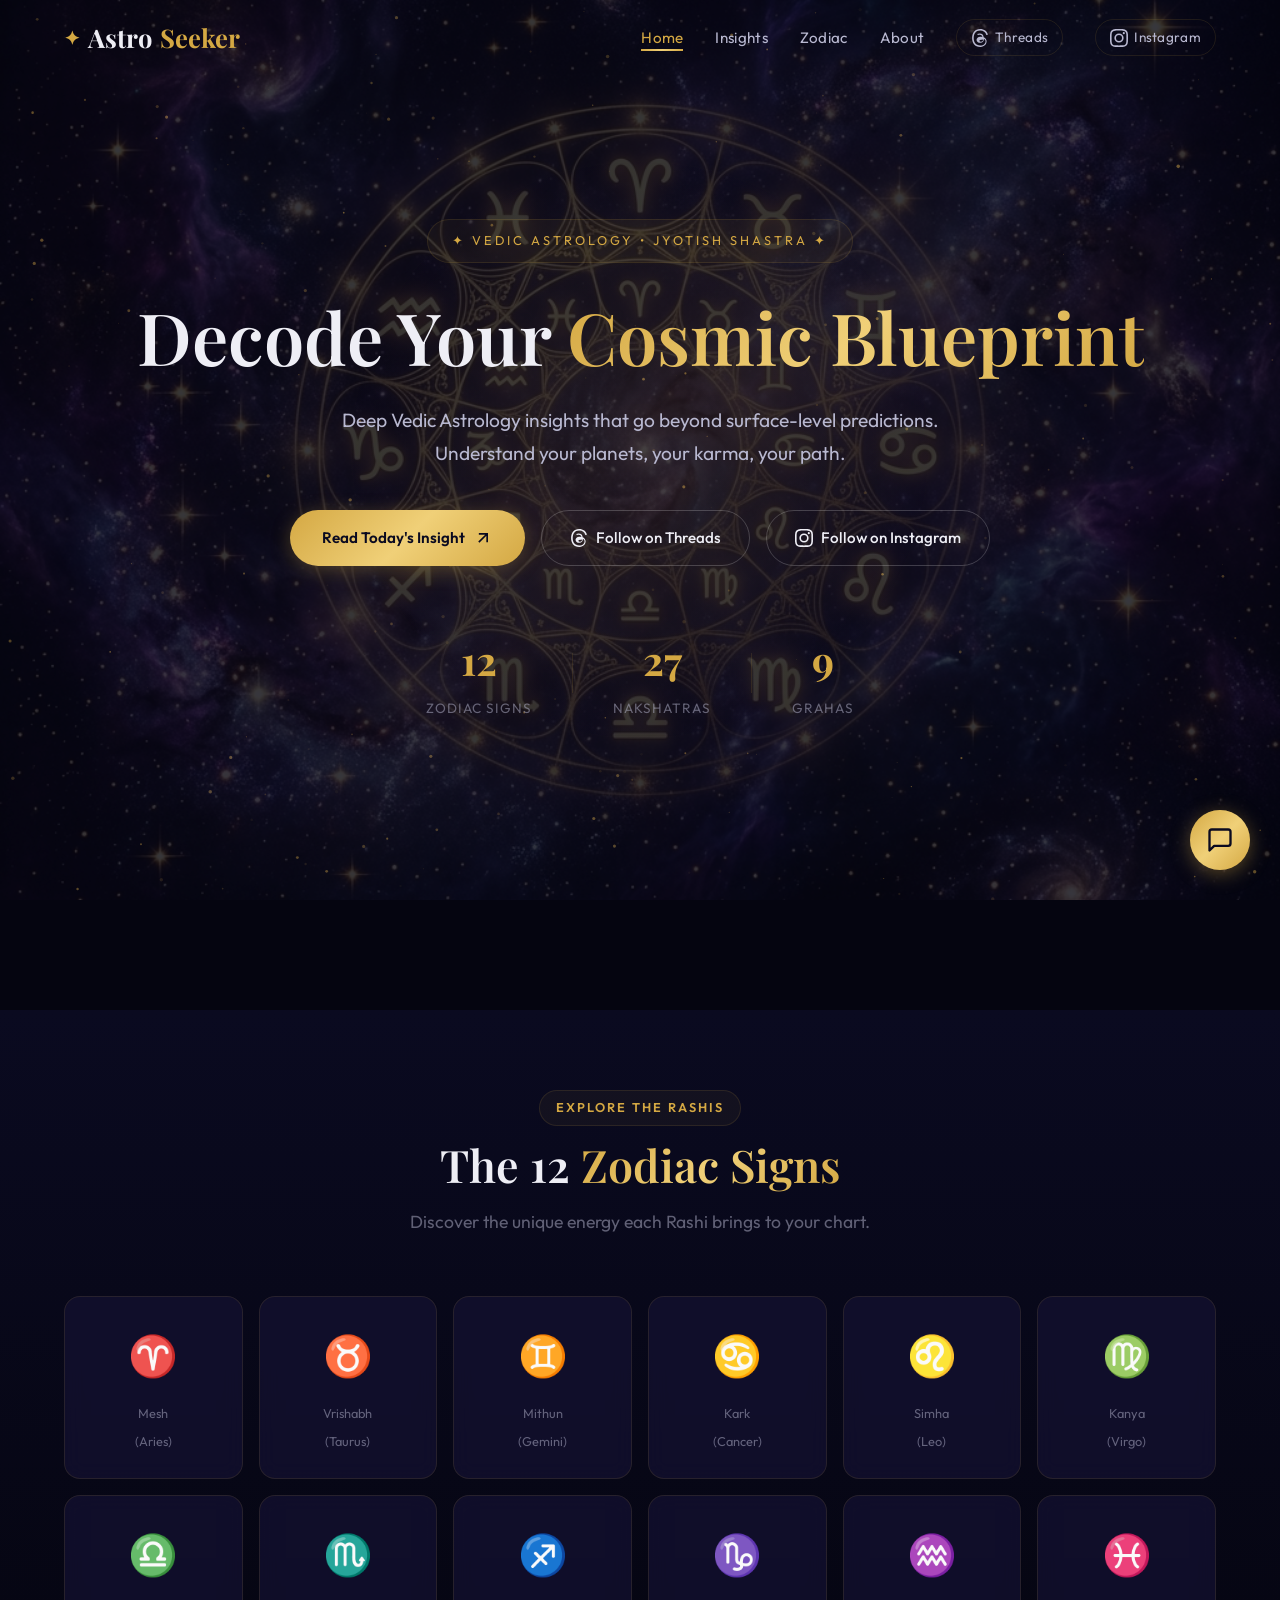
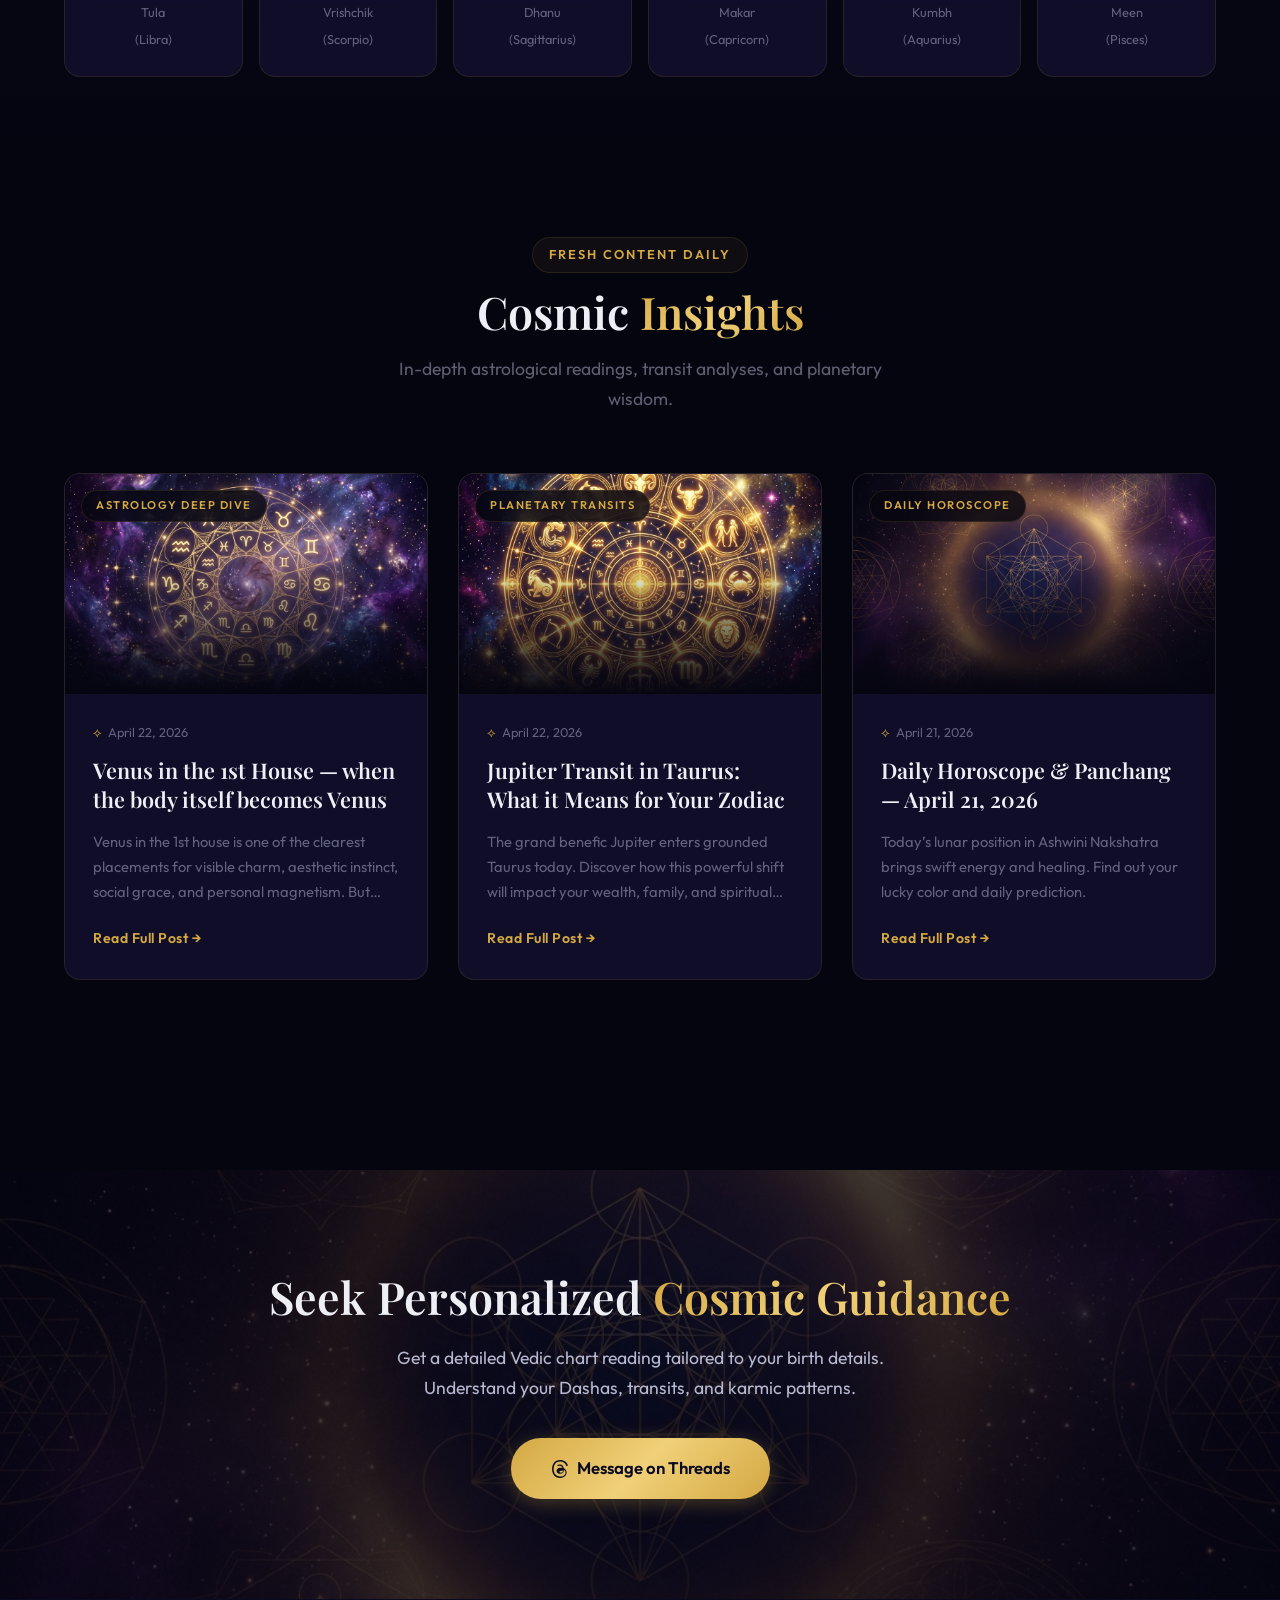
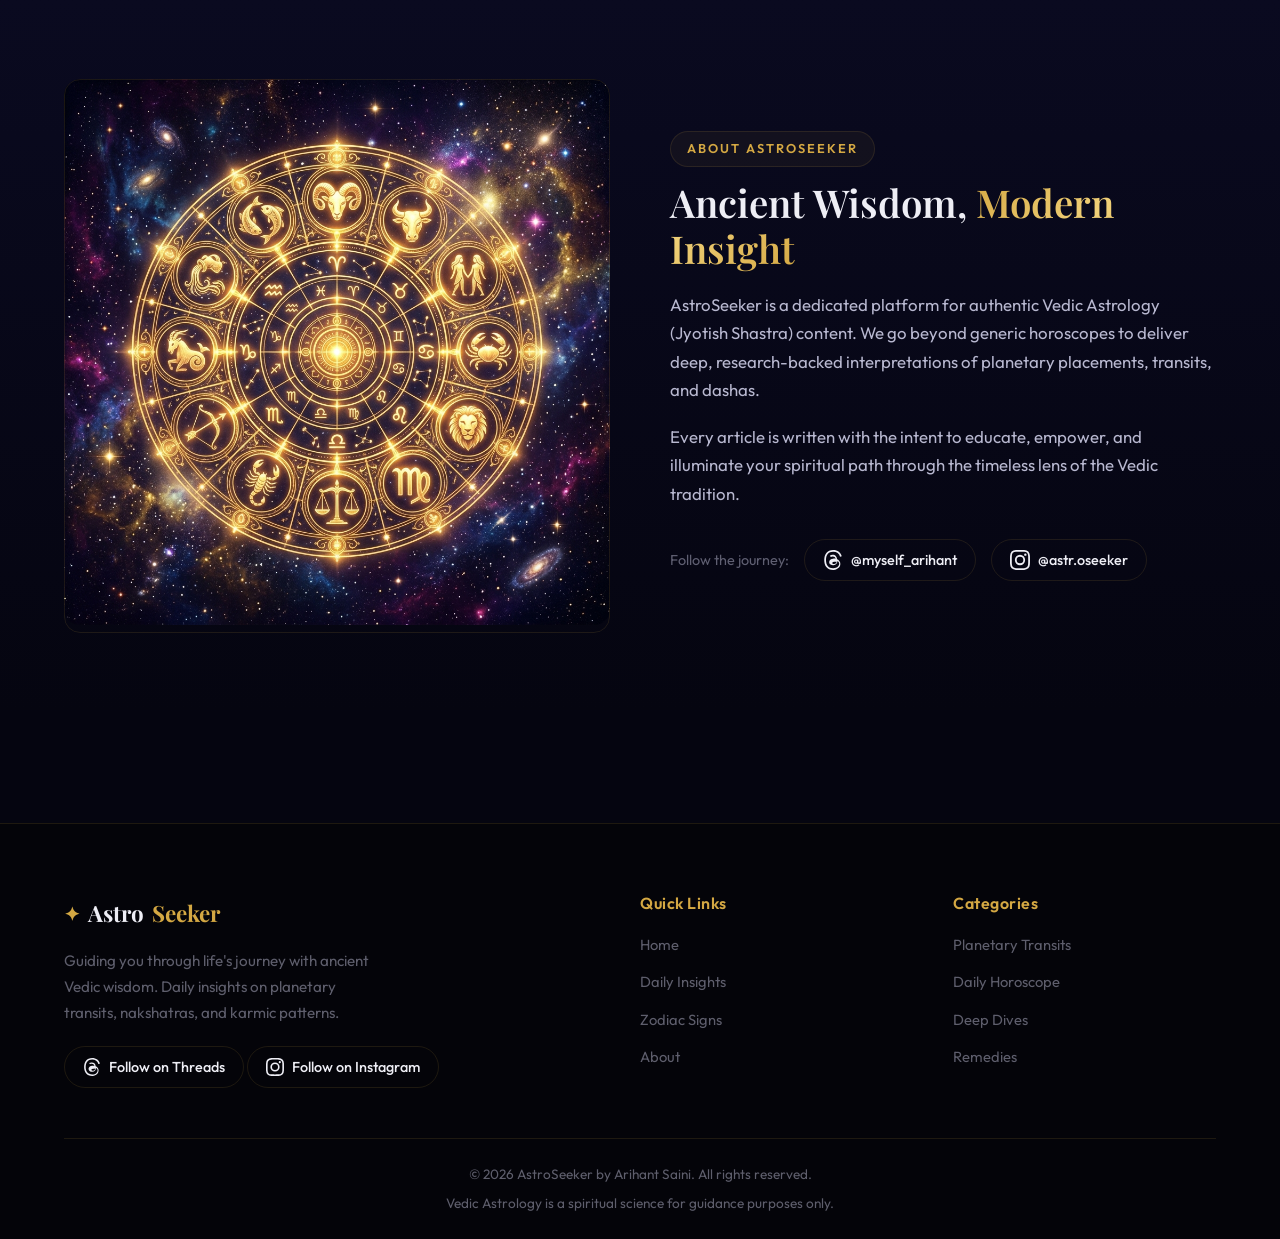
==== vedic-astrology-site/index.html @ f553db93 "✨ Updated chat fab to use direct message links" ====
<!DOCTYPE html>
<html lang="en">
<head>
    <meta charset="UTF-8">
    <meta name="viewport" content="width=device-width, initial-scale=1.0">
    <title>AstroSeeker — Daily Vedic Astrology Insights & Horoscopes</title>
    <meta name="description" content="Explore deep Vedic Astrology insights, daily horoscopes, planetary transits, and spiritual guidance. Free daily readings by Arihant Saini.">
    <meta name="keywords" content="Vedic Astrology, Jyotish, Horoscope, Daily Horoscope, Planetary Transit, Zodiac, Nakshatra, Kundali">
    <meta property="og:title" content="AstroSeeker — Daily Vedic Astrology">
    <meta property="og:description" content="Deep Vedic Astrology insights, daily horoscopes, and spiritual guidance.">
    <meta property="og:image" content="assets/cosmic_banner.png">
    <link rel="preconnect" href="https://fonts.googleapis.com">
    <link rel="preconnect" href="https://fonts.gstatic.com" crossorigin>
    <link href="https://fonts.googleapis.com/css2?family=Outfit:wght@300;400;500;600;700&family=Playfair+Display:ital,wght@0,400;0,600;0,700;1,400&display=swap" rel="stylesheet">
    <link rel="stylesheet" href="css/styles.css">
    <!-- Google AdSense Auto Ads -->
    <script async src="https://pagead2.googlesyndication.com/pagead/js/adsbygoogle.js?client=ca-pub-9194178610009666" crossorigin="anonymous"></script>
</head>
<body>
    <!-- Animated Stars Background -->
    <canvas id="stars-canvas"></canvas>

    <!-- Navigation -->
    <nav class="navbar" id="navbar">
        <div class="container nav-container">
            <a href="index.html" class="logo">
                <span class="logo-icon">✦</span>
                Astro<span class="logo-accent">Seeker</span>
            </a>
            <ul class="nav-links" id="nav-links">
                <li><a href="#home" class="active">Home</a></li>
                <li><a href="#daily-insights">Insights</a></li>
                <li><a href="#zodiac-signs">Zodiac</a></li>
                <li><a href="#about">About</a></li>
                <li><a href="https://www.threads.com/@myself_arihant" target="_blank" class="nav-threads">
                    <svg width="18" height="18" viewBox="0 0 24 24" fill="currentColor"><path d="M12.186 24h-.007c-3.581-.024-6.334-1.205-8.184-3.509C2.35 18.44 1.5 15.586 1.472 12.01v-.017c.03-3.579.879-6.43 2.525-8.482C5.845 1.205 8.6.024 12.18 0h.014c2.746.02 5.043.725 6.826 2.098 1.677 1.29 2.858 3.13 3.509 5.467l-2.04.569c-1.104-3.96-3.898-5.984-8.304-6.015-2.91.022-5.11.936-6.54 2.717C4.307 6.504 3.616 8.914 3.589 12c.027 3.086.718 5.496 2.057 7.164 1.43 1.783 3.631 2.698 6.54 2.717 2.623-.02 4.358-.631 5.8-2.045 1.647-1.613 1.618-3.593 1.09-4.798-.31-.71-.873-1.3-1.634-1.75-.192 1.352-.622 2.446-1.284 3.272-.886 1.102-2.14 1.704-3.73 1.79-1.202.065-2.361-.218-3.259-.801-1.063-.689-1.685-1.74-1.752-2.96-.065-1.187.408-2.26 1.33-3.022.88-.727 2.1-1.14 3.538-1.209 1.01-.05 1.945.025 2.791.18-.122-.79-.39-1.404-.82-1.83-.596-.59-1.497-.89-2.68-.892h-.031c-.88.003-1.61.209-2.17.614l-1.157-1.652c.852-.596 1.94-.915 3.243-.938h.053c1.723.013 3.065.542 3.988 1.576.795.89 1.273 2.079 1.426 3.54.465.218.897.476 1.293.775 1.06.8 1.832 1.855 2.244 3.07.6 1.77.52 4.46-1.678 6.612-1.88 1.838-4.142 2.634-7.322 2.66zM14.56 14.24c-1.015-.048-3.24.054-3.39 1.296-.072.589.263 1.347 1.808 1.347.08 0 .162-.003.246-.008 1.083-.059 1.908-.454 2.453-1.175.35-.464.583-1.044.72-1.73a9.4 9.4 0 00-1.837.27z"/></svg>
                    Threads
                </a></li>
                <li><a href="https://www.instagram.com/astr.oseeker/" target="_blank" class="nav-threads">
                    <svg width="18" height="18" viewBox="0 0 24 24" fill="currentColor"><path d="M12 2.163c3.204 0 3.584.012 4.85.07 3.252.148 4.771 1.691 4.919 4.919.058 1.265.069 1.645.069 4.849 0 3.205-.012 3.584-.069 4.849-.149 3.225-1.664 4.771-4.919 4.919-1.266.058-1.644.07-4.85.07-3.204 0-3.584-.012-4.849-.07-3.26-.149-4.771-1.699-4.919-4.92-.058-1.265-.07-1.644-.07-4.849 0-3.204.013-3.583.07-4.849.149-3.227 1.664-4.771 4.919-4.919 1.266-.057 1.645-.069 4.849-.069zM12 0C8.741 0 8.333.014 7.053.072 2.695.272.273 2.69.073 7.052.014 8.333 0 8.741 0 12c0 3.259.014 3.668.072 4.948.2 4.358 2.618 6.78 6.98 6.98C8.333 23.986 8.741 24 12 24c3.259 0 3.668-.014 4.948-.072 4.354-.2 6.782-2.618 6.979-6.98.059-1.28.073-1.689.073-4.948 0-3.259-.014-3.667-.072-4.947-.196-4.354-2.617-6.78-6.979-6.98C15.668.014 15.259 0 12 0zm0 5.838a6.162 6.162 0 100 12.324 6.162 6.162 0 000-12.324zM12 16a4 4 0 110-8 4 4 0 010 8zm6.406-11.845a1.44 1.44 0 100 2.881 1.44 1.44 0 000-2.881z"/></svg>
                    Instagram
                </a></li>
            </ul>
            <button class="mobile-menu-btn" id="mobile-menu-btn">
                <span></span><span></span><span></span>
            </button>
        </div>
    </nav>

    <!-- Hero Section -->
    <header class="hero" id="home">
        <div class="hero-bg-overlay"></div>
        <div class="hero-glow"></div>
        <div class="container hero-content">
            <div class="hero-badge">✦ Vedic Astrology • Jyotish Shastra ✦</div>
            <h1>Decode Your <span class="text-gradient">Cosmic Blueprint</span></h1>
            <p class="hero-subtitle">Deep Vedic Astrology insights that go beyond surface-level predictions. Understand your planets, your karma, your path.</p>
            <div class="hero-actions">
                <a href="#daily-insights" class="btn-primary">
                    <span>Read Today's Insight</span>
                    <svg width="20" height="20" viewBox="0 0 24 24" fill="none" stroke="currentColor" stroke-width="2"><path d="M7 17l9.2-9.2M17 17V7H7"/></svg>
                </a>
                <a href="https://www.threads.com/@myself_arihant" target="_blank" class="btn-threads">
                    <svg width="18" height="18" viewBox="0 0 24 24" fill="currentColor"><path d="M12.186 24h-.007c-3.581-.024-6.334-1.205-8.184-3.509C2.35 18.44 1.5 15.586 1.472 12.01v-.017c.03-3.579.879-6.43 2.525-8.482C5.845 1.205 8.6.024 12.18 0h.014c2.746.02 5.043.725 6.826 2.098 1.677 1.29 2.858 3.13 3.509 5.467l-2.04.569c-1.104-3.96-3.898-5.984-8.304-6.015-2.91.022-5.11.936-6.54 2.717C4.307 6.504 3.616 8.914 3.589 12c.027 3.086.718 5.496 2.057 7.164 1.43 1.783 3.631 2.698 6.54 2.717 2.623-.02 4.358-.631 5.8-2.045 1.647-1.613 1.618-3.593 1.09-4.798-.31-.71-.873-1.3-1.634-1.75-.192 1.352-.622 2.446-1.284 3.272-.886 1.102-2.14 1.704-3.73 1.79-1.202.065-2.361-.218-3.259-.801-1.063-.689-1.685-1.74-1.752-2.96-.065-1.187.408-2.26 1.33-3.022.88-.727 2.1-1.14 3.538-1.209 1.01-.05 1.945.025 2.791.18-.122-.79-.39-1.404-.82-1.83-.596-.59-1.497-.89-2.68-.892h-.031c-.88.003-1.61.209-2.17.614l-1.157-1.652c.852-.596 1.94-.915 3.243-.938h.053c1.723.013 3.065.542 3.988 1.576.795.89 1.273 2.079 1.426 3.54.465.218.897.476 1.293.775 1.06.8 1.832 1.855 2.244 3.07.6 1.77.52 4.46-1.678 6.612-1.88 1.838-4.142 2.634-7.322 2.66zM14.56 14.24c-1.015-.048-3.24.054-3.39 1.296-.072.589.263 1.347 1.808 1.347.08 0 .162-.003.246-.008 1.083-.059 1.908-.454 2.453-1.175.35-.464.583-1.044.72-1.73a9.4 9.4 0 00-1.837.27z"/></svg>
                    Follow on Threads
                </a>
                <a href="https://www.instagram.com/astr.oseeker/" target="_blank" class="btn-threads">
                    <svg width="18" height="18" viewBox="0 0 24 24" fill="currentColor"><path d="M12 2.163c3.204 0 3.584.012 4.85.07 3.252.148 4.771 1.691 4.919 4.919.058 1.265.069 1.645.069 4.849 0 3.205-.012 3.584-.069 4.849-.149 3.225-1.664 4.771-4.919 4.919-1.266.058-1.644.07-4.85.07-3.204 0-3.584-.012-4.849-.07-3.26-.149-4.771-1.699-4.919-4.92-.058-1.265-.07-1.644-.07-4.849 0-3.204.013-3.583.07-4.849.149-3.227 1.664-4.771 4.919-4.919 1.266-.057 1.645-.069 4.849-.069zM12 0C8.741 0 8.333.014 7.053.072 2.695.272.273 2.69.073 7.052.014 8.333 0 8.741 0 12c0 3.259.014 3.668.072 4.948.2 4.358 2.618 6.78 6.98 6.98C8.333 23.986 8.741 24 12 24c3.259 0 3.668-.014 4.948-.072 4.354-.2 6.782-2.618 6.979-6.98.059-1.28.073-1.689.073-4.948 0-3.259-.014-3.667-.072-4.947-.196-4.354-2.617-6.78-6.979-6.98C15.668.014 15.259 0 12 0zm0 5.838a6.162 6.162 0 100 12.324 6.162 6.162 0 000-12.324zM12 16a4 4 0 110-8 4 4 0 010 8zm6.406-11.845a1.44 1.44 0 100 2.881 1.44 1.44 0 000-2.881z"/></svg>
                    Follow on Instagram
                </a>
            </div>
            <div class="hero-stats">
                <div class="stat"><span class="stat-num">12</span><span class="stat-label">Zodiac Signs</span></div>
                <div class="stat-divider"></div>
                <div class="stat"><span class="stat-num">27</span><span class="stat-label">Nakshatras</span></div>
                <div class="stat-divider"></div>
                <div class="stat"><span class="stat-num">9</span><span class="stat-label">Grahas</span></div>
            </div>
        </div>
    </header>

    <!-- Ad Space 1 -->
    <section class="ad-section container">
        <ins class="adsbygoogle" style="display:block" data-ad-client="ca-pub-9194178610009666" data-ad-slot="auto" data-ad-format="auto" data-full-width-responsive="true"></ins>
        <script>(adsbygoogle = window.adsbygoogle || []).push({});</script>
    </section>

    <!-- Zodiac Signs Section -->
    <section id="zodiac-signs" class="section zodiac-section">
        <div class="container">
            <div class="section-header">
                <span class="section-tag">Explore the Rashis</span>
                <h2>The 12 <span class="text-gradient">Zodiac Signs</span></h2>
                <p>Discover the unique energy each Rashi brings to your chart.</p>
            </div>
            <div class="zodiac-grid">
                <div class="zodiac-card" data-sign="aries"><span class="zodiac-symbol">♈</span><span class="zodiac-name">Mesh<br>(Aries)</span></div>
                <div class="zodiac-card" data-sign="taurus"><span class="zodiac-symbol">♉</span><span class="zodiac-name">Vrishabh<br>(Taurus)</span></div>
                <div class="zodiac-card" data-sign="gemini"><span class="zodiac-symbol">♊</span><span class="zodiac-name">Mithun<br>(Gemini)</span></div>
                <div class="zodiac-card" data-sign="cancer"><span class="zodiac-symbol">♋</span><span class="zodiac-name">Kark<br>(Cancer)</span></div>
                <div class="zodiac-card" data-sign="leo"><span class="zodiac-symbol">♌</span><span class="zodiac-name">Simha<br>(Leo)</span></div>
                <div class="zodiac-card" data-sign="virgo"><span class="zodiac-symbol">♍</span><span class="zodiac-name">Kanya<br>(Virgo)</span></div>
                <div class="zodiac-card" data-sign="libra"><span class="zodiac-symbol">♎</span><span class="zodiac-name">Tula<br>(Libra)</span></div>
                <div class="zodiac-card" data-sign="scorpio"><span class="zodiac-symbol">♏</span><span class="zodiac-name">Vrishchik<br>(Scorpio)</span></div>
                <div class="zodiac-card" data-sign="sagittarius"><span class="zodiac-symbol">♐</span><span class="zodiac-name">Dhanu<br>(Sagittarius)</span></div>
                <div class="zodiac-card" data-sign="capricorn"><span class="zodiac-symbol">♑</span><span class="zodiac-name">Makar<br>(Capricorn)</span></div>
                <div class="zodiac-card" data-sign="aquarius"><span class="zodiac-symbol">♒</span><span class="zodiac-name">Kumbh<br>(Aquarius)</span></div>
                <div class="zodiac-card" data-sign="pisces"><span class="zodiac-symbol">♓</span><span class="zodiac-name">Meen<br>(Pisces)</span></div>
            </div>
        </div>
    </section>

    <!-- Daily Insights Section -->
    <main id="daily-insights" class="section">
        <div class="container">
            <div class="section-header">
                <span class="section-tag">Fresh Content Daily</span>
                <h2>Cosmic <span class="text-gradient">Insights</span></h2>
                <p>In-depth astrological readings, transit analyses, and planetary wisdom.</p>
            </div>
            <div id="posts-grid" class="posts-grid">
                <!-- Posts injected here via JavaScript -->
            </div>
        </div>
    </main>

    <!-- Ad Space 2 -->
    <section class="ad-section container">
        <ins class="adsbygoogle" style="display:block" data-ad-client="ca-pub-9194178610009666" data-ad-slot="auto" data-ad-format="auto" data-full-width-responsive="true"></ins>
        <script>(adsbygoogle = window.adsbygoogle || []).push({});</script>
    </section>

    <!-- Consultation CTA -->
    <section class="cta-section">
        <div class="cta-bg"></div>
        <div class="container cta-content">
            <h2>Seek Personalized <span class="text-gradient">Cosmic Guidance</span></h2>
            <p>Get a detailed Vedic chart reading tailored to your birth details. Understand your Dashas, transits, and karmic patterns.</p>
            <a href="https://www.threads.com/@myself_arihant" target="_blank" class="btn-primary btn-large">
                <svg width="18" height="18" viewBox="0 0 24 24" fill="currentColor"><path d="M12.186 24h-.007c-3.581-.024-6.334-1.205-8.184-3.509C2.35 18.44 1.5 15.586 1.472 12.01v-.017c.03-3.579.879-6.43 2.525-8.482C5.845 1.205 8.6.024 12.18 0h.014c2.746.02 5.043.725 6.826 2.098 1.677 1.29 2.858 3.13 3.509 5.467l-2.04.569c-1.104-3.96-3.898-5.984-8.304-6.015-2.91.022-5.11.936-6.54 2.717C4.307 6.504 3.616 8.914 3.589 12c.027 3.086.718 5.496 2.057 7.164 1.43 1.783 3.631 2.698 6.54 2.717 2.623-.02 4.358-.631 5.8-2.045 1.647-1.613 1.618-3.593 1.09-4.798-.31-.71-.873-1.3-1.634-1.75-.192 1.352-.622 2.446-1.284 3.272-.886 1.102-2.14 1.704-3.73 1.79-1.202.065-2.361-.218-3.259-.801-1.063-.689-1.685-1.74-1.752-2.96-.065-1.187.408-2.26 1.33-3.022.88-.727 2.1-1.14 3.538-1.209 1.01-.05 1.945.025 2.791.18-.122-.79-.39-1.404-.82-1.83-.596-.59-1.497-.89-2.68-.892h-.031c-.88.003-1.61.209-2.17.614l-1.157-1.652c.852-.596 1.94-.915 3.243-.938h.053c1.723.013 3.065.542 3.988 1.576.795.89 1.273 2.079 1.426 3.54.465.218.897.476 1.293.775 1.06.8 1.832 1.855 2.244 3.07.6 1.77.52 4.46-1.678 6.612-1.88 1.838-4.142 2.634-7.322 2.66zM14.56 14.24c-1.015-.048-3.24.054-3.39 1.296-.072.589.263 1.347 1.808 1.347.08 0 .162-.003.246-.008 1.083-.059 1.908-.454 2.453-1.175.35-.464.583-1.044.72-1.73a9.4 9.4 0 00-1.837.27z"/></svg>
                <span>Message on Threads</span>
            </a>
        </div>
    </section>

    <!-- About Section -->
    <section id="about" class="section about-section">
        <div class="container">
            <div class="about-grid">
                <div class="about-image">
                    <img src="assets/zodiac_wheel.png" alt="Vedic Zodiac Wheel">
                </div>
                <div class="about-text">
                    <span class="section-tag">About AstroSeeker</span>
                    <h2>Ancient Wisdom, <span class="text-gradient">Modern Insight</span></h2>
                    <p>AstroSeeker is a dedicated platform for authentic Vedic Astrology (Jyotish Shastra) content. We go beyond generic horoscopes to deliver deep, research-backed interpretations of planetary placements, transits, and dashas.</p>
                    <p>Every article is written with the intent to educate, empower, and illuminate your spiritual path through the timeless lens of the Vedic tradition.</p>
                    <div class="about-social">
                        <span>Follow the journey:</span>
                        <a href="https://www.threads.com/@myself_arihant" target="_blank" class="social-link threads-link">
                            <svg width="20" height="20" viewBox="0 0 24 24" fill="currentColor"><path d="M12.186 24h-.007c-3.581-.024-6.334-1.205-8.184-3.509C2.35 18.44 1.5 15.586 1.472 12.01v-.017c.03-3.579.879-6.43 2.525-8.482C5.845 1.205 8.6.024 12.18 0h.014c2.746.02 5.043.725 6.826 2.098 1.677 1.29 2.858 3.13 3.509 5.467l-2.04.569c-1.104-3.96-3.898-5.984-8.304-6.015-2.91.022-5.11.936-6.54 2.717C4.307 6.504 3.616 8.914 3.589 12c.027 3.086.718 5.496 2.057 7.164 1.43 1.783 3.631 2.698 6.54 2.717 2.623-.02 4.358-.631 5.8-2.045 1.647-1.613 1.618-3.593 1.09-4.798-.31-.71-.873-1.3-1.634-1.75-.192 1.352-.622 2.446-1.284 3.272-.886 1.102-2.14 1.704-3.73 1.79-1.202.065-2.361-.218-3.259-.801-1.063-.689-1.685-1.74-1.752-2.96-.065-1.187.408-2.26 1.33-3.022.88-.727 2.1-1.14 3.538-1.209 1.01-.05 1.945.025 2.791.18-.122-.79-.39-1.404-.82-1.83-.596-.59-1.497-.89-2.68-.892h-.031c-.88.003-1.61.209-2.17.614l-1.157-1.652c.852-.596 1.94-.915 3.243-.938h.053c1.723.013 3.065.542 3.988 1.576.795.89 1.273 2.079 1.426 3.54.465.218.897.476 1.293.775 1.06.8 1.832 1.855 2.244 3.07.6 1.77.52 4.46-1.678 6.612-1.88 1.838-4.142 2.634-7.322 2.66zM14.56 14.24c-1.015-.048-3.24.054-3.39 1.296-.072.589.263 1.347 1.808 1.347.08 0 .162-.003.246-.008 1.083-.059 1.908-.454 2.453-1.175.35-.464.583-1.044.72-1.73a9.4 9.4 0 00-1.837.27z"/></svg>
                            @myself_arihant
                        </a>
                        <a href="https://www.instagram.com/astr.oseeker/" target="_blank" class="social-link threads-link">
                            <svg width="20" height="20" viewBox="0 0 24 24" fill="currentColor"><path d="M12 2.163c3.204 0 3.584.012 4.85.07 3.252.148 4.771 1.691 4.919 4.919.058 1.265.069 1.645.069 4.849 0 3.205-.012 3.584-.069 4.849-.149 3.225-1.664 4.771-4.919 4.919-1.266.058-1.644.07-4.85.07-3.204 0-3.584-.012-4.849-.07-3.26-.149-4.771-1.699-4.919-4.92-.058-1.265-.07-1.644-.07-4.849 0-3.204.013-3.583.07-4.849.149-3.227 1.664-4.771 4.919-4.919 1.266-.057 1.645-.069 4.849-.069zM12 0C8.741 0 8.333.014 7.053.072 2.695.272.273 2.69.073 7.052.014 8.333 0 8.741 0 12c0 3.259.014 3.668.072 4.948.2 4.358 2.618 6.78 6.98 6.98C8.333 23.986 8.741 24 12 24c3.259 0 3.668-.014 4.948-.072 4.354-.2 6.782-2.618 6.979-6.98.059-1.28.073-1.689.073-4.948 0-3.259-.014-3.667-.072-4.947-.196-4.354-2.617-6.78-6.979-6.98C15.668.014 15.259 0 12 0zm0 5.838a6.162 6.162 0 100 12.324 6.162 6.162 0 000-12.324zM12 16a4 4 0 110-8 4 4 0 010 8zm6.406-11.845a1.44 1.44 0 100 2.881 1.44 1.44 0 000-2.881z"/></svg>
                            @astr.oseeker
                        </a>
                    </div>
                </div>
            </div>
        </div>
    </section>

    <!-- Ad Space 3 -->
    <section class="ad-section container">
        <ins class="adsbygoogle" style="display:block" data-ad-client="ca-pub-9194178610009666" data-ad-slot="auto" data-ad-format="auto" data-full-width-responsive="true"></ins>
        <script>(adsbygoogle = window.adsbygoogle || []).push({});</script>
    </section>

    <!-- Footer -->
    <footer class="footer">
        <div class="container">
            <div class="footer-content">
                <div class="footer-brand">
                    <a href="index.html" class="logo footer-logo">
                        <span class="logo-icon">✦</span> Astro<span class="logo-accent">Seeker</span>
                    </a>
                    <p>Guiding you through life's journey with ancient Vedic wisdom. Daily insights on planetary transits, nakshatras, and karmic patterns.</p>
                    <a href="https://www.threads.com/@myself_arihant" target="_blank" class="social-link threads-link">
                        <svg width="18" height="18" viewBox="0 0 24 24" fill="currentColor"><path d="M12.186 24h-.007c-3.581-.024-6.334-1.205-8.184-3.509C2.35 18.44 1.5 15.586 1.472 12.01v-.017c.03-3.579.879-6.43 2.525-8.482C5.845 1.205 8.6.024 12.18 0h.014c2.746.02 5.043.725 6.826 2.098 1.677 1.29 2.858 3.13 3.509 5.467l-2.04.569c-1.104-3.96-3.898-5.984-8.304-6.015-2.91.022-5.11.936-6.54 2.717C4.307 6.504 3.616 8.914 3.589 12c.027 3.086.718 5.496 2.057 7.164 1.43 1.783 3.631 2.698 6.54 2.717 2.623-.02 4.358-.631 5.8-2.045 1.647-1.613 1.618-3.593 1.09-4.798-.31-.71-.873-1.3-1.634-1.75-.192 1.352-.622 2.446-1.284 3.272-.886 1.102-2.14 1.704-3.73 1.79-1.202.065-2.361-.218-3.259-.801-1.063-.689-1.685-1.74-1.752-2.96-.065-1.187.408-2.26 1.33-3.022.88-.727 2.1-1.14 3.538-1.209 1.01-.05 1.945.025 2.791.18-.122-.79-.39-1.404-.82-1.83-.596-.59-1.497-.89-2.68-.892h-.031c-.88.003-1.61.209-2.17.614l-1.157-1.652c.852-.596 1.94-.915 3.243-.938h.053c1.723.013 3.065.542 3.988 1.576.795.89 1.273 2.079 1.426 3.54.465.218.897.476 1.293.775 1.06.8 1.832 1.855 2.244 3.07.6 1.77.52 4.46-1.678 6.612-1.88 1.838-4.142 2.634-7.322 2.66zM14.56 14.24c-1.015-.048-3.24.054-3.39 1.296-.072.589.263 1.347 1.808 1.347.08 0 .162-.003.246-.008 1.083-.059 1.908-.454 2.453-1.175.35-.464.583-1.044.72-1.73a9.4 9.4 0 00-1.837.27z"/></svg>
                        Follow on Threads
                    </a>
                    <a href="https://www.instagram.com/astr.oseeker/" target="_blank" class="social-link threads-link">
                        <svg width="18" height="18" viewBox="0 0 24 24" fill="currentColor"><path d="M12 2.163c3.204 0 3.584.012 4.85.07 3.252.148 4.771 1.691 4.919 4.919.058 1.265.069 1.645.069 4.849 0 3.205-.012 3.584-.069 4.849-.149 3.225-1.664 4.771-4.919 4.919-1.266.058-1.644.07-4.85.07-3.204 0-3.584-.012-4.849-.07-3.26-.149-4.771-1.699-4.919-4.92-.058-1.265-.07-1.644-.07-4.849 0-3.204.013-3.583.07-4.849.149-3.227 1.664-4.771 4.919-4.919 1.266-.057 1.645-.069 4.849-.069zM12 0C8.741 0 8.333.014 7.053.072 2.695.272.273 2.69.073 7.052.014 8.333 0 8.741 0 12c0 3.259.014 3.668.072 4.948.2 4.358 2.618 6.78 6.98 6.98C8.333 23.986 8.741 24 12 24c3.259 0 3.668-.014 4.948-.072 4.354-.2 6.782-2.618 6.979-6.98.059-1.28.073-1.689.073-4.948 0-3.259-.014-3.667-.072-4.947-.196-4.354-2.617-6.78-6.979-6.98C15.668.014 15.259 0 12 0zm0 5.838a6.162 6.162 0 100 12.324 6.162 6.162 0 000-12.324zM12 16a4 4 0 110-8 4 4 0 010 8zm6.406-11.845a1.44 1.44 0 100 2.881 1.44 1.44 0 000-2.881z"/></svg>
                        Follow on Instagram
                    </a>
                </div>
                <div class="footer-links">
                    <h4>Quick Links</h4>
                    <ul>
                        <li><a href="#home">Home</a></li>
                        <li><a href="#daily-insights">Daily Insights</a></li>
                        <li><a href="#zodiac-signs">Zodiac Signs</a></li>
                        <li><a href="#about">About</a></li>
                    </ul>
                </div>
                <div class="footer-links">
                    <h4>Categories</h4>
                    <ul>
                        <li><a href="#daily-insights">Planetary Transits</a></li>
                        <li><a href="#daily-insights">Daily Horoscope</a></li>
                        <li><a href="#daily-insights">Deep Dives</a></li>
                        <li><a href="#daily-insights">Remedies</a></li>
                    </ul>
                </div>
            </div>
            <div class="footer-bottom">
                <p>&copy; 2026 AstroSeeker by Arihant Saini. All rights reserved.</p>
                <p class="footer-disclaimer">Vedic Astrology is a spiritual science for guidance purposes only.</p>
            </div>
        </div>
    </footer>

    <!-- Floating Chat Button -->
    <div class="chat-fab" id="chat-fab">
        <div class="chat-fab-menu">
            <a href="https://ig.me/m/astr.oseeker" target="_blank" class="chat-fab-item ig">
                <svg width="20" height="20" viewBox="0 0 24 24" fill="currentColor"><path d="M12 2.163c3.204 0 3.584.012 4.85.07 3.252.148 4.771 1.691 4.919 4.919.058 1.265.069 1.645.069 4.849 0 3.205-.012 3.584-.069 4.849-.149 3.225-1.664 4.771-4.919 4.919-1.266.058-1.644.07-4.85.07-3.204 0-3.584-.012-4.849-.07-3.26-.149-4.771-1.699-4.919-4.92-.058-1.265-.07-1.644-.07-4.849 0-3.204.013-3.583.07-4.849.149-3.227 1.664-4.771 4.919-4.919 1.266-.057 1.645-.069 4.849-.069zM12 0C8.741 0 8.333.014 7.053.072 2.695.272.273 2.69.073 7.052.014 8.333 0 8.741 0 12c0 3.259.014 3.668.072 4.948.2 4.358 2.618 6.78 6.98 6.98C8.333 23.986 8.741 24 12 24c3.259 0 3.668-.014 4.948-.072 4.354-.2 6.782-2.618 6.979-6.98.059-1.28.073-1.689.073-4.948 0-3.259-.014-3.667-.072-4.947-.196-4.354-2.617-6.78-6.979-6.98C15.668.014 15.259 0 12 0zm0 5.838a6.162 6.162 0 100 12.324 6.162 6.162 0 000-12.324zM12 16a4 4 0 110-8 4 4 0 010 8zm6.406-11.845a1.44 1.44 0 100 2.881 1.44 1.44 0 000-2.881z"/></svg>
                DM on Instagram
            </a>
            <a href="https://www.instagram.com/direct/t/" target="_blank" class="chat-fab-item th">
                <svg width="20" height="20" viewBox="0 0 24 24" fill="currentColor"><path d="M12.186 24h-.007c-3.581-.024-6.334-1.205-8.184-3.509C2.35 18.44 1.5 15.586 1.472 12.01v-.017c.03-3.579.879-6.43 2.525-8.482C5.845 1.205 8.6.024 12.18 0h.014c2.746.02 5.043.725 6.826 2.098 1.677 1.29 2.858 3.13 3.509 5.467l-2.04.569c-1.104-3.96-3.898-5.984-8.304-6.015-2.91.022-5.11.936-6.54 2.717C4.307 6.504 3.616 8.914 3.589 12c.027 3.086.718 5.496 2.057 7.164 1.43 1.783 3.631 2.698 6.54 2.717 2.623-.02 4.358-.631 5.8-2.045 1.647-1.613 1.618-3.593 1.09-4.798-.31-.71-.873-1.3-1.634-1.75-.192 1.352-.622 2.446-1.284 3.272-.886 1.102-2.14 1.704-3.73 1.79-1.202.065-2.361-.218-3.259-.801-1.063-.689-1.685-1.74-1.752-2.96-.065-1.187.408-2.26 1.33-3.022.88-.727 2.1-1.14 3.538-1.209 1.01-.05 1.945.025 2.791.18-.122-.79-.39-1.404-.82-1.83-.596-.59-1.497-.89-2.68-.892h-.031c-.88.003-1.61.209-2.17.614l-1.157-1.652c.852-.596 1.94-.915 3.243-.938h.053c1.723.013 3.065.542 3.988 1.576.795.89 1.273 2.079 1.426 3.54.465.218.897.476 1.293.775 1.06.8 1.832 1.855 2.244 3.07.6 1.77.52 4.46-1.678 6.612-1.88 1.838-4.142 2.634-7.322 2.66zM14.56 14.24c-1.015-.048-3.24.054-3.39 1.296-.072.589.263 1.347 1.808 1.347.08 0 .162-.003.246-.008 1.083-.059 1.908-.454 2.453-1.175.35-.464.583-1.044.72-1.73a9.4 9.4 0 00-1.837.27z"/></svg>
                Message on Threads
            </a>
        </div>
        <span class="chat-fab-label">Chat with us ✦</span>
        <button class="chat-fab-btn" id="chat-fab-btn">
            <svg width="28" height="28" viewBox="0 0 24 24" fill="none" stroke="#0a0a20" stroke-width="2" stroke-linecap="round" stroke-linejoin="round"><path d="M21 15a2 2 0 0 1-2 2H7l-4 4V5a2 2 0 0 1 2-2h14a2 2 0 0 1 2 2z"/></svg>
        </button>
    </div>

    <script src="js/data.js"></script>
    <script src="js/main.js"></script>
</body>
</html>
---- vedic-astrology-site/css/styles.css ----
/* =============================================
   AstroSeeker — Premium Vedic Astrology Design
   ============================================= */

:root {
    --bg-deep: #050510;
    --bg-surface: rgba(15, 15, 35, 0.85);
    --bg-card: rgba(20, 18, 50, 0.7);
    --bg-card-hover: rgba(30, 25, 70, 0.8);
    --primary: #d4a843;
    --primary-light: #f0d078;
    --primary-dark: #a07c2e;
    --accent: #7b68ee;
    --accent-light: #9d8df7;
    --text-main: #b8b8d0;
    --text-light: #eeeef5;
    --text-muted: rgba(184, 184, 208, 0.5);
    --border-subtle: rgba(212, 168, 67, 0.12);
    --border-glow: rgba(212, 168, 67, 0.3);
    --glass: rgba(255, 255, 255, 0.03);
    --gold-gradient: linear-gradient(135deg, #d4a843, #f0d078, #d4a843);
    --purple-gradient: linear-gradient(135deg, #7b68ee, #9d8df7);
    --cosmic-gradient: linear-gradient(180deg, #0a0a20 0%, #050510 100%);
    --font-sans: 'Outfit', sans-serif;
    --font-serif: 'Playfair Display', serif;
    --radius: 16px;
    --radius-sm: 10px;
    --shadow-glow: 0 0 30px rgba(212, 168, 67, 0.15);
    --shadow-card: 0 8px 32px rgba(0, 0, 0, 0.4);
    --transition: all 0.35s cubic-bezier(0.4, 0, 0.2, 1);
}

/* Reset & Base */
*, *::before, *::after { margin: 0; padding: 0; box-sizing: border-box; }

html { scroll-behavior: smooth; }

body {
    font-family: var(--font-sans);
    background: var(--bg-deep);
    color: var(--text-main);
    line-height: 1.7;
    min-height: 100vh;
    overflow-x: hidden;
    -webkit-font-smoothing: antialiased;
}

/* Stars Canvas */
#stars-canvas {
    position: fixed;
    top: 0;
    left: 0;
    width: 100%;
    height: 100%;
    z-index: 0;
    pointer-events: none;
}

a { text-decoration: none; color: var(--primary); transition: var(--transition); }
a:hover { color: var(--primary-light); }

.container { max-width: 1200px; margin: 0 auto; padding: 0 24px; position: relative; z-index: 1; }

h1, h2, h3, h4, h5 { font-family: var(--font-serif); color: var(--text-light); font-weight: 600; line-height: 1.2; }

.text-gradient {
    background: var(--gold-gradient);
    -webkit-background-clip: text;
    -webkit-text-fill-color: transparent;
    background-clip: text;
}

.section { padding: 80px 0; position: relative; z-index: 1; }

.section-header { text-align: center; margin-bottom: 60px; }
.section-header h2 { font-size: 2.8rem; margin-bottom: 15px; }
.section-header p { font-size: 1.1rem; max-width: 550px; margin: 0 auto; color: var(--text-muted); }

.section-tag {
    display: inline-block;
    font-size: 0.8rem;
    font-weight: 600;
    letter-spacing: 2px;
    text-transform: uppercase;
    color: var(--primary);
    margin-bottom: 12px;
    padding: 6px 16px;
    border: 1px solid var(--border-subtle);
    border-radius: 30px;
    background: rgba(212, 168, 67, 0.05);
}

/* ==================== NAVBAR ==================== */
.navbar {
    position: fixed;
    top: 0;
    width: 100%;
    z-index: 1000;
    padding: 16px 0;
    transition: var(--transition);
    background: transparent;
}

.navbar.scrolled {
    background: rgba(5, 5, 16, 0.9);
    backdrop-filter: blur(20px);
    -webkit-backdrop-filter: blur(20px);
    border-bottom: 1px solid var(--border-subtle);
    padding: 12px 0;
}

.nav-container { display: flex; justify-content: space-between; align-items: center; }

.logo {
    font-family: var(--font-serif);
    font-size: 1.6rem;
    font-weight: 700;
    color: var(--text-light);
    display: flex;
    align-items: center;
    gap: 8px;
}

.logo-icon { color: var(--primary); font-size: 1.2rem; animation: pulse 2s infinite; }
.logo-accent { color: var(--primary); }

@keyframes pulse { 0%, 100% { opacity: 1; } 50% { opacity: 0.5; } }

.nav-links { list-style: none; display: flex; align-items: center; gap: 32px; }
.nav-links a {
    color: var(--text-main);
    font-weight: 400;
    font-size: 0.95rem;
    letter-spacing: 0.3px;
    position: relative;
}
.nav-links a::after {
    content: '';
    position: absolute;
    bottom: -4px;
    left: 0;
    width: 0;
    height: 2px;
    background: var(--gold-gradient);
    transition: width 0.3s ease;
}
.nav-links a:hover::after, .nav-links a.active::after { width: 100%; }
.nav-links a:hover, .nav-links a.active { color: var(--primary); }

.nav-threads {
    display: flex !important;
    align-items: center;
    gap: 6px;
    padding: 6px 14px !important;
    border: 1px solid var(--border-subtle);
    border-radius: 30px;
    font-size: 0.85rem !important;
}
.nav-threads:hover { border-color: var(--primary); background: rgba(212, 168, 67, 0.08); }

.mobile-menu-btn {
    display: none;
    flex-direction: column;
    gap: 5px;
    background: none;
    border: none;
    cursor: pointer;
    padding: 5px;
}
.mobile-menu-btn span {
    width: 24px;
    height: 2px;
    background: var(--text-light);
    transition: var(--transition);
    border-radius: 2px;
}

/* ==================== HERO ==================== */
.hero {
    position: relative;
    min-height: 100vh;
    display: flex;
    align-items: center;
    padding: 120px 0 80px;
    overflow: hidden;
}

.hero-bg-overlay {
    position: absolute;
    top: 0; left: 0; width: 100%; height: 100%;
    background-image: url('../assets/cosmic_banner.png');
    background-size: cover;
    background-position: center;
    opacity: 0.2;
    z-index: 0;
}

.hero-glow {
    position: absolute;
    top: 50%; left: 50%;
    transform: translate(-50%, -50%);
    width: 600px; height: 600px;
    background: radial-gradient(circle, rgba(212, 168, 67, 0.08) 0%, transparent 70%);
    border-radius: 50%;
    z-index: 0;
    animation: breathe 6s ease-in-out infinite;
}

@keyframes breathe { 0%, 100% { transform: translate(-50%, -50%) scale(1); } 50% { transform: translate(-50%, -50%) scale(1.15); } }

.hero-content { text-align: center; position: relative; z-index: 2; }

.hero-badge {
    display: inline-block;
    font-size: 0.8rem;
    letter-spacing: 3px;
    text-transform: uppercase;
    color: var(--primary);
    margin-bottom: 30px;
    padding: 10px 24px;
    border: 1px solid var(--border-subtle);
    border-radius: 30px;
    background: rgba(212, 168, 67, 0.05);
    animation: fadeInUp 1s ease;
}

.hero-content h1 {
    font-size: 4.5rem;
    margin-bottom: 25px;
    animation: fadeInUp 1s ease 0.2s both;
}

.hero-subtitle {
    font-size: 1.2rem;
    max-width: 600px;
    margin: 0 auto 40px;
    color: var(--text-main);
    animation: fadeInUp 1s ease 0.4s both;
}

.hero-actions {
    display: flex;
    gap: 16px;
    justify-content: center;
    flex-wrap: wrap;
    margin-bottom: 60px;
    animation: fadeInUp 1s ease 0.6s both;
}

.hero-stats {
    display: flex;
    justify-content: center;
    align-items: center;
    gap: 40px;
    animation: fadeInUp 1s ease 0.8s both;
}

.stat { text-align: center; }
.stat-num {
    display: block;
    font-family: var(--font-serif);
    font-size: 2.5rem;
    font-weight: 700;
    color: var(--primary);
}
.stat-label { font-size: 0.85rem; color: var(--text-muted); letter-spacing: 1px; text-transform: uppercase; }
.stat-divider { width: 1px; height: 40px; background: var(--border-subtle); }

@keyframes fadeInUp {
    from { opacity: 0; transform: translateY(30px); }
    to { opacity: 1; transform: translateY(0); }
}

/* ==================== BUTTONS ==================== */
.btn-primary {
    display: inline-flex;
    align-items: center;
    gap: 8px;
    padding: 14px 32px;
    background: var(--gold-gradient);
    color: #0a0a20;
    font-weight: 600;
    font-size: 0.95rem;
    border-radius: 30px;
    border: none;
    cursor: pointer;
    transition: var(--transition);
    box-shadow: 0 4px 20px rgba(212, 168, 67, 0.3);
}
.btn-primary:hover {
    transform: translateY(-3px);
    box-shadow: 0 8px 30px rgba(212, 168, 67, 0.5);
    color: #0a0a20;
}

.btn-threads {
    display: inline-flex;
    align-items: center;
    gap: 8px;
    padding: 14px 28px;
    background: transparent;
    color: var(--text-light);
    font-weight: 500;
    font-size: 0.95rem;
    border-radius: 30px;
    border: 1px solid rgba(255, 255, 255, 0.2);
    transition: var(--transition);
}
.btn-threads:hover {
    background: rgba(255, 255, 255, 0.08);
    border-color: rgba(255, 255, 255, 0.4);
    transform: translateY(-2px);
    color: var(--text-light);
}

.btn-large { padding: 16px 40px; font-size: 1.05rem; }

/* ==================== ZODIAC SECTION ==================== */
.zodiac-section { background: var(--cosmic-gradient); }

.zodiac-grid {
    display: grid;
    grid-template-columns: repeat(6, 1fr);
    gap: 16px;
}

.zodiac-card {
    background: var(--bg-card);
    border: 1px solid var(--border-subtle);
    border-radius: var(--radius);
    padding: 24px 12px;
    text-align: center;
    transition: var(--transition);
    cursor: pointer;
    backdrop-filter: blur(10px);
}

.zodiac-card:hover {
    background: var(--bg-card-hover);
    border-color: var(--border-glow);
    transform: translateY(-5px);
    box-shadow: var(--shadow-glow);
}

.zodiac-symbol { display: block; font-size: 2.5rem; margin-bottom: 10px; }
.zodiac-name { font-size: 0.8rem; color: var(--text-muted); line-height: 1.4; }
.zodiac-card:hover .zodiac-name { color: var(--primary-light); }

/* ==================== POSTS GRID ==================== */
.posts-grid {
    display: grid;
    grid-template-columns: repeat(auto-fill, minmax(350px, 1fr));
    gap: 30px;
}

.post-card {
    background: var(--bg-card);
    border-radius: var(--radius);
    overflow: hidden;
    transition: var(--transition);
    border: 1px solid var(--border-subtle);
    backdrop-filter: blur(10px);
}

.post-card:hover {
    transform: translateY(-8px);
    box-shadow: var(--shadow-card), 0 0 40px rgba(212, 168, 67, 0.08);
    border-color: var(--border-glow);
}

.post-image {
    height: 220px;
    background-size: cover;
    background-position: center;
    position: relative;
    overflow: hidden;
}

.post-image::after {
    content: '';
    position: absolute;
    bottom: 0; left: 0; right: 0;
    height: 60%;
    background: linear-gradient(to top, var(--bg-deep), transparent);
}

.category-badge {
    position: absolute;
    top: 16px;
    left: 16px;
    z-index: 2;
    background: rgba(5, 5, 16, 0.8);
    backdrop-filter: blur(10px);
    color: var(--primary);
    padding: 5px 14px;
    border-radius: 30px;
    font-size: 0.7rem;
    font-weight: 600;
    letter-spacing: 1.5px;
    text-transform: uppercase;
    border: 1px solid var(--border-subtle);
}

.post-content { padding: 28px; }

.post-date {
    font-size: 0.8rem;
    color: var(--text-muted);
    display: flex;
    align-items: center;
    gap: 6px;
    margin-bottom: 12px;
}
.post-date::before { content: '⟡'; color: var(--primary); }

.post-title { font-size: 1.35rem; margin-bottom: 14px; line-height: 1.35; }
.post-title a { color: var(--text-light); }
.post-title a:hover { color: var(--primary); }

.post-excerpt {
    font-size: 0.92rem;
    margin-bottom: 20px;
    display: -webkit-box;
    -webkit-line-clamp: 3;
    -webkit-box-orient: vertical;
    overflow: hidden;
    color: var(--text-muted);
}

.read-more {
    display: inline-flex;
    align-items: center;
    gap: 6px;
    font-weight: 600;
    font-size: 0.88rem;
    letter-spacing: 0.5px;
    color: var(--primary);
}
.read-more:hover { gap: 10px; color: var(--primary-light); }

/* ==================== CTA SECTION ==================== */
.cta-section {
    position: relative;
    padding: 100px 0;
    overflow: hidden;
    z-index: 1;
}

.cta-bg {
    position: absolute;
    top: 0; left: 0; width: 100%; height: 100%;
    background-image: url('../assets/card_background.png');
    background-size: cover;
    background-position: center;
    opacity: 0.25;
    z-index: 0;
}

.cta-content {
    text-align: center;
    position: relative;
    z-index: 2;
}

.cta-content h2 { font-size: 2.8rem; margin-bottom: 20px; }
.cta-content p {
    font-size: 1.1rem;
    max-width: 550px;
    margin: 0 auto 35px;
    color: var(--text-main);
}

/* ==================== ABOUT ==================== */
.about-section { background: var(--cosmic-gradient); }

.about-grid {
    display: grid;
    grid-template-columns: 1fr 1fr;
    gap: 60px;
    align-items: center;
}

.about-image {
    position: relative;
    border-radius: var(--radius);
    overflow: hidden;
}

.about-image img {
    width: 100%;
    border-radius: var(--radius);
    transition: var(--transition);
}
.about-image:hover img { transform: scale(1.03); }

.about-image::after {
    content: '';
    position: absolute;
    inset: 0;
    border-radius: var(--radius);
    border: 1px solid var(--border-subtle);
    pointer-events: none;
}

.about-text h2 { font-size: 2.4rem; margin-bottom: 20px; }
.about-text p { margin-bottom: 18px; font-size: 1.05rem; }

.about-social { margin-top: 30px; display: flex; align-items: center; gap: 15px; }
.about-social span { color: var(--text-muted); font-size: 0.9rem; }

.social-link {
    display: inline-flex;
    align-items: center;
    gap: 8px;
    padding: 8px 18px;
    border: 1px solid var(--border-subtle);
    border-radius: 30px;
    color: var(--text-light);
    font-size: 0.9rem;
    font-weight: 500;
    transition: var(--transition);
}
.social-link:hover {
    border-color: var(--primary);
    background: rgba(212, 168, 67, 0.08);
    color: var(--primary);
}

/* ==================== SINGLE POST ==================== */
.post-page-container { max-width: 820px; padding-top: 120px; }

.single-post {
    background: var(--bg-card);
    border-radius: var(--radius);
    padding: 48px;
    border: 1px solid var(--border-subtle);
    backdrop-filter: blur(10px);
}

.post-header { text-align: center; margin-bottom: 35px; }

.post-title-large { font-size: 2.6rem; color: var(--text-light); margin-bottom: 16px; line-height: 1.2; }
.post-meta { color: var(--text-muted); font-size: 0.95rem; }

.post-hero-image {
    width: 100%;
    height: 400px;
    border-radius: var(--radius-sm);
    background-size: cover;
    background-position: center;
    margin-bottom: 40px;
    box-shadow: var(--shadow-card);
}

.post-body h2, .post-body h3 { color: var(--primary); margin: 35px 0 18px; font-size: 1.5rem; }
.post-body p { margin-bottom: 20px; font-size: 1.08rem; line-height: 1.85; color: var(--text-main); }
.post-body ul { margin-bottom: 24px; padding-left: 20px; }
.post-body li { margin-bottom: 12px; font-size: 1.05rem; line-height: 1.7; }
.post-body li strong { color: var(--primary-light); }

.post-body blockquote {
    border-left: 3px solid var(--primary);
    padding: 16px 24px;
    margin: 30px 0;
    background: rgba(212, 168, 67, 0.05);
    border-radius: 0 var(--radius-sm) var(--radius-sm) 0;
    font-family: var(--font-serif);
    font-style: italic;
    font-size: 1.15rem;
    color: var(--primary-light);
}

.post-footer {
    margin-top: 50px;
    padding-top: 24px;
    border-top: 1px solid var(--border-subtle);
}

.post-cta-box {
    margin-top: 30px;
    padding: 30px;
    text-align: center;
    background: var(--bg-card);
    border: 1px solid var(--border-subtle);
    border-radius: var(--radius);
}
.post-cta-box p { margin-bottom: 16px; color: var(--text-main); font-size: 1.05rem; }

.mb-1 { margin-bottom: 1rem; }

/* ==================== ADS ==================== */
.ad-section { margin: 30px auto; max-width: 100%; min-height: 50px; }

/* ==================== FOOTER ==================== */
.footer {
    background: rgba(5, 5, 10, 0.95);
    padding: 70px 0 24px;
    border-top: 1px solid var(--border-subtle);
    position: relative;
    z-index: 1;
}

.footer-content {
    display: grid;
    grid-template-columns: 2fr 1fr 1fr;
    gap: 50px;
    margin-bottom: 50px;
}

.footer-logo { font-size: 1.4rem; margin-bottom: 16px; }
.footer-brand p { max-width: 320px; margin-bottom: 20px; font-size: 0.95rem; color: var(--text-muted); }

.footer-links h4 { font-size: 1rem; margin-bottom: 18px; color: var(--primary); font-family: var(--font-sans); font-weight: 600; letter-spacing: 0.5px; }
.footer-links ul { list-style: none; }
.footer-links li { margin-bottom: 10px; }
.footer-links a { color: var(--text-muted); font-size: 0.92rem; }
.footer-links a:hover { color: var(--primary); }

.footer-bottom {
    text-align: center;
    padding-top: 24px;
    border-top: 1px solid var(--border-subtle);
}
.footer-bottom p { font-size: 0.85rem; color: var(--text-muted); }
.footer-disclaimer { margin-top: 6px; font-size: 0.75rem; }

/* ==================== FLOATING CHAT BUTTON ==================== */
.chat-fab {
    position: fixed;
    bottom: 30px;
    right: 30px;
    z-index: 9999;
}

.chat-fab-btn {
    width: 60px;
    height: 60px;
    border-radius: 50%;
    background: var(--gold-gradient);
    border: none;
    cursor: pointer;
    display: flex;
    align-items: center;
    justify-content: center;
    box-shadow: 0 4px 20px rgba(212, 168, 67, 0.4);
    transition: var(--transition);
    position: relative;
    z-index: 2;
}

.chat-fab-btn:hover {
    transform: scale(1.1);
    box-shadow: 0 6px 30px rgba(212, 168, 67, 0.6);
}

.chat-fab-btn svg { transition: var(--transition); }
.chat-fab.active .chat-fab-btn svg { transform: rotate(45deg); }

.chat-fab-menu {
    position: absolute;
    bottom: 75px;
    right: 0;
    display: flex;
    flex-direction: column;
    gap: 12px;
    opacity: 0;
    visibility: hidden;
    transform: translateY(20px);
    transition: var(--transition);
}

.chat-fab.active .chat-fab-menu {
    opacity: 1;
    visibility: visible;
    transform: translateY(0);
}

.chat-fab-item {
    display: flex;
    align-items: center;
    gap: 12px;
    padding: 12px 20px;
    background: rgba(15, 15, 35, 0.95);
    backdrop-filter: blur(20px);
    -webkit-backdrop-filter: blur(20px);
    border: 1px solid var(--border-subtle);
    border-radius: 30px;
    color: var(--text-light);
    font-size: 0.9rem;
    font-weight: 500;
    white-space: nowrap;
    transition: var(--transition);
    text-decoration: none;
}

.chat-fab-item:hover {
    border-color: var(--primary);
    background: rgba(20, 18, 50, 0.95);
    transform: translateX(-5px);
    color: var(--primary);
}

.chat-fab-item svg { flex-shrink: 0; }

.chat-fab-item.ig { border-color: rgba(225, 48, 108, 0.3); }
.chat-fab-item.ig:hover { border-color: #E1306C; color: #E1306C; }

.chat-fab-item.th { border-color: rgba(255, 255, 255, 0.15); }
.chat-fab-item.th:hover { border-color: #fff; color: #fff; }

.chat-fab-label {
    position: absolute;
    bottom: 75px;
    right: 70px;
    background: rgba(15, 15, 35, 0.9);
    backdrop-filter: blur(10px);
    color: var(--primary);
    padding: 8px 16px;
    border-radius: 8px;
    font-size: 0.8rem;
    font-weight: 600;
    white-space: nowrap;
    opacity: 0;
    transition: var(--transition);
    pointer-events: none;
    border: 1px solid var(--border-subtle);
}

.chat-fab:not(.active):hover .chat-fab-label { opacity: 1; }

/* Pulse ring animation */
.chat-fab-btn::before {
    content: '';
    position: absolute;
    width: 100%;
    height: 100%;
    border-radius: 50%;
    background: var(--gold-gradient);
    opacity: 0.3;
    animation: chatPulse 2s ease-out infinite;
    z-index: -1;
}

.chat-fab.active .chat-fab-btn::before { animation: none; opacity: 0; }

@keyframes chatPulse {
    0% { transform: scale(1); opacity: 0.3; }
    100% { transform: scale(1.6); opacity: 0; }
}

/* ==================== RESPONSIVE ==================== */
@media (max-width: 1024px) {
    .zodiac-grid { grid-template-columns: repeat(4, 1fr); }
    .about-grid { grid-template-columns: 1fr; gap: 40px; }
    .footer-content { grid-template-columns: 1fr 1fr; }
}

@media (max-width: 768px) {
    .hero-content h1 { font-size: 2.8rem; }
    .hero-subtitle { font-size: 1rem; }
    .section-header h2 { font-size: 2rem; }
    .cta-content h2 { font-size: 2rem; }
    .zodiac-grid { grid-template-columns: repeat(3, 1fr); gap: 10px; }
    .zodiac-card { padding: 16px 8px; }
    .zodiac-symbol { font-size: 2rem; }
    .posts-grid { grid-template-columns: 1fr; }
    .single-post { padding: 24px; }
    .post-title-large { font-size: 2rem; }
    .post-hero-image { height: 250px; }
    .hero-stats { gap: 20px; }
    .stat-num { font-size: 2rem; }
    .footer-content { grid-template-columns: 1fr; gap: 30px; }

    .nav-links { 
        display: none;
        position: fixed;
        top: 0; left: 0; right: 0; bottom: 0;
        background: rgba(5, 5, 16, 0.98);
        flex-direction: column;
        justify-content: center;
        align-items: center;
        gap: 30px;
        z-index: 999;
    }
    .nav-links.active { display: flex; }
    .nav-links a { font-size: 1.2rem; }
    .mobile-menu-btn { display: flex; z-index: 1001; }
}

@media (max-width: 480px) {
    .hero-content h1 { font-size: 2.2rem; }
    .hero-badge { font-size: 0.65rem; letter-spacing: 2px; }
    .zodiac-grid { grid-template-columns: repeat(3, 1fr); }
    .hero-actions { flex-direction: column; align-items: center; }
}
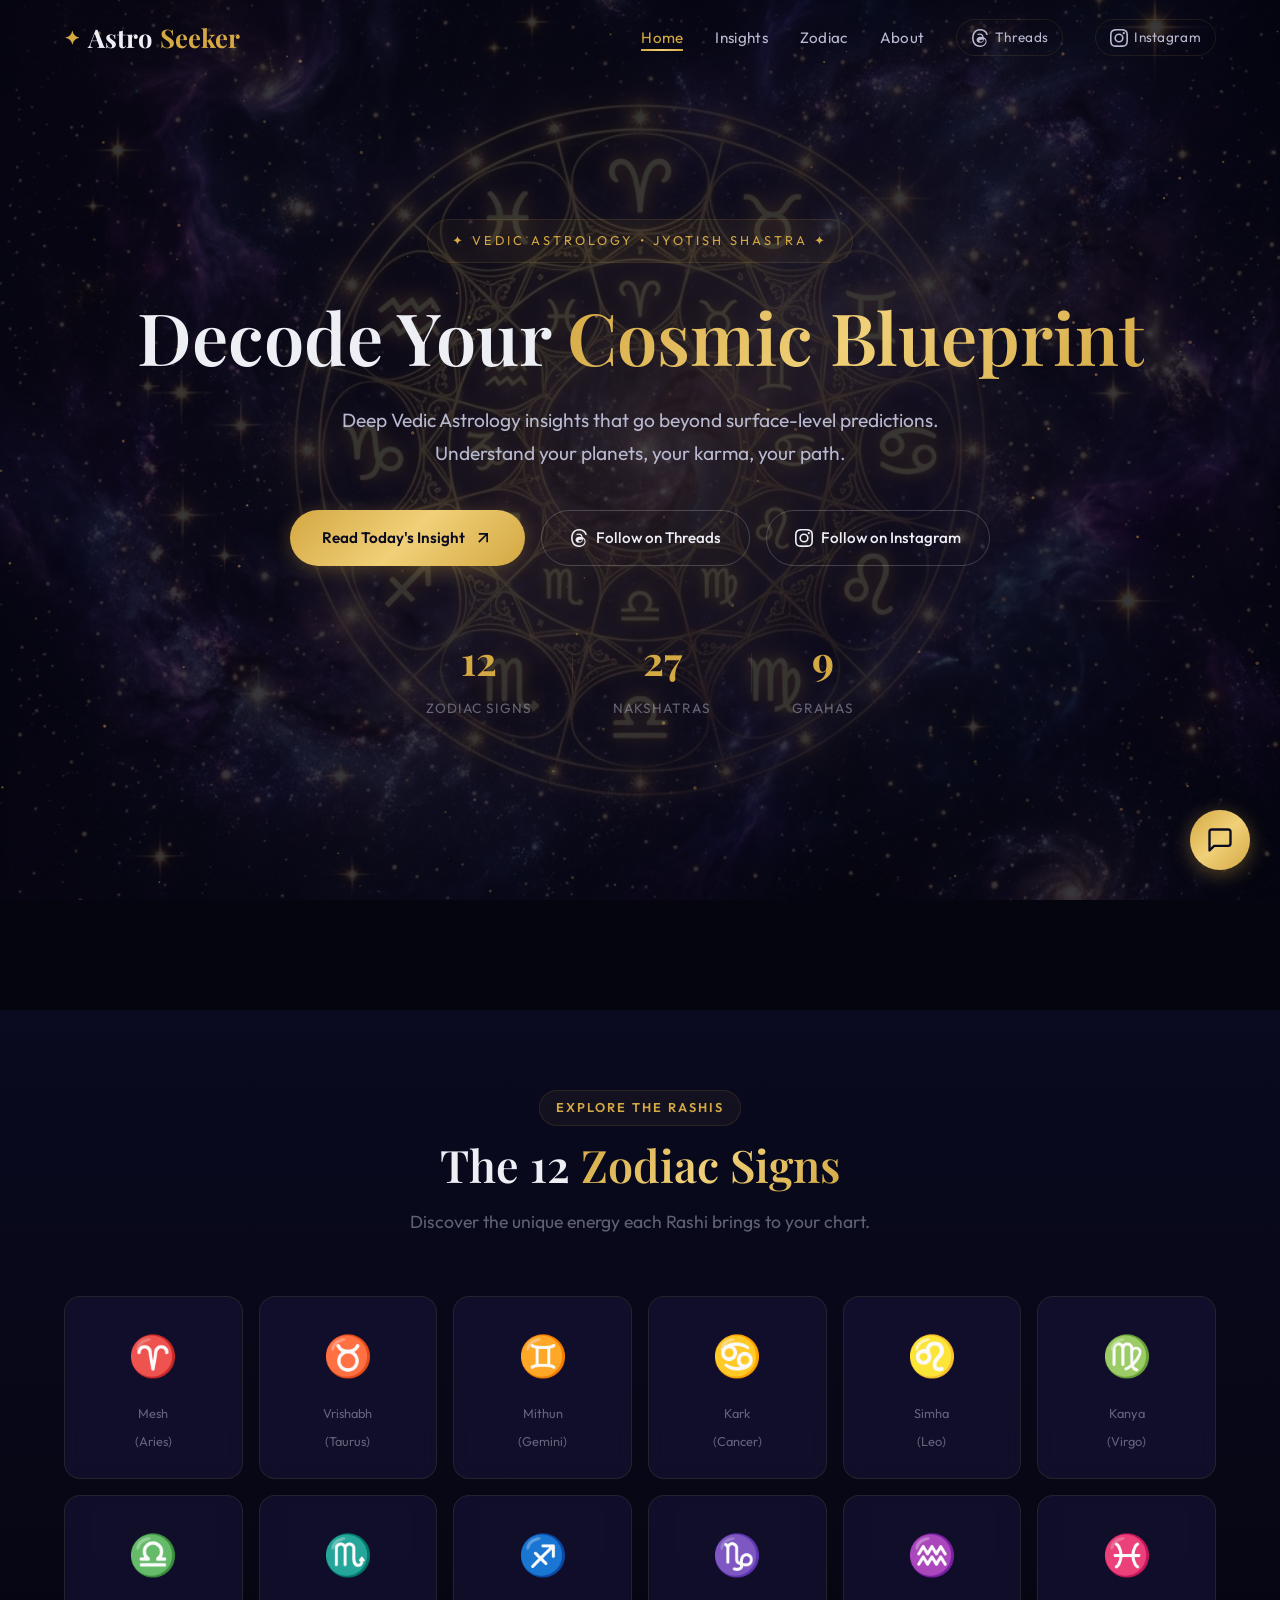
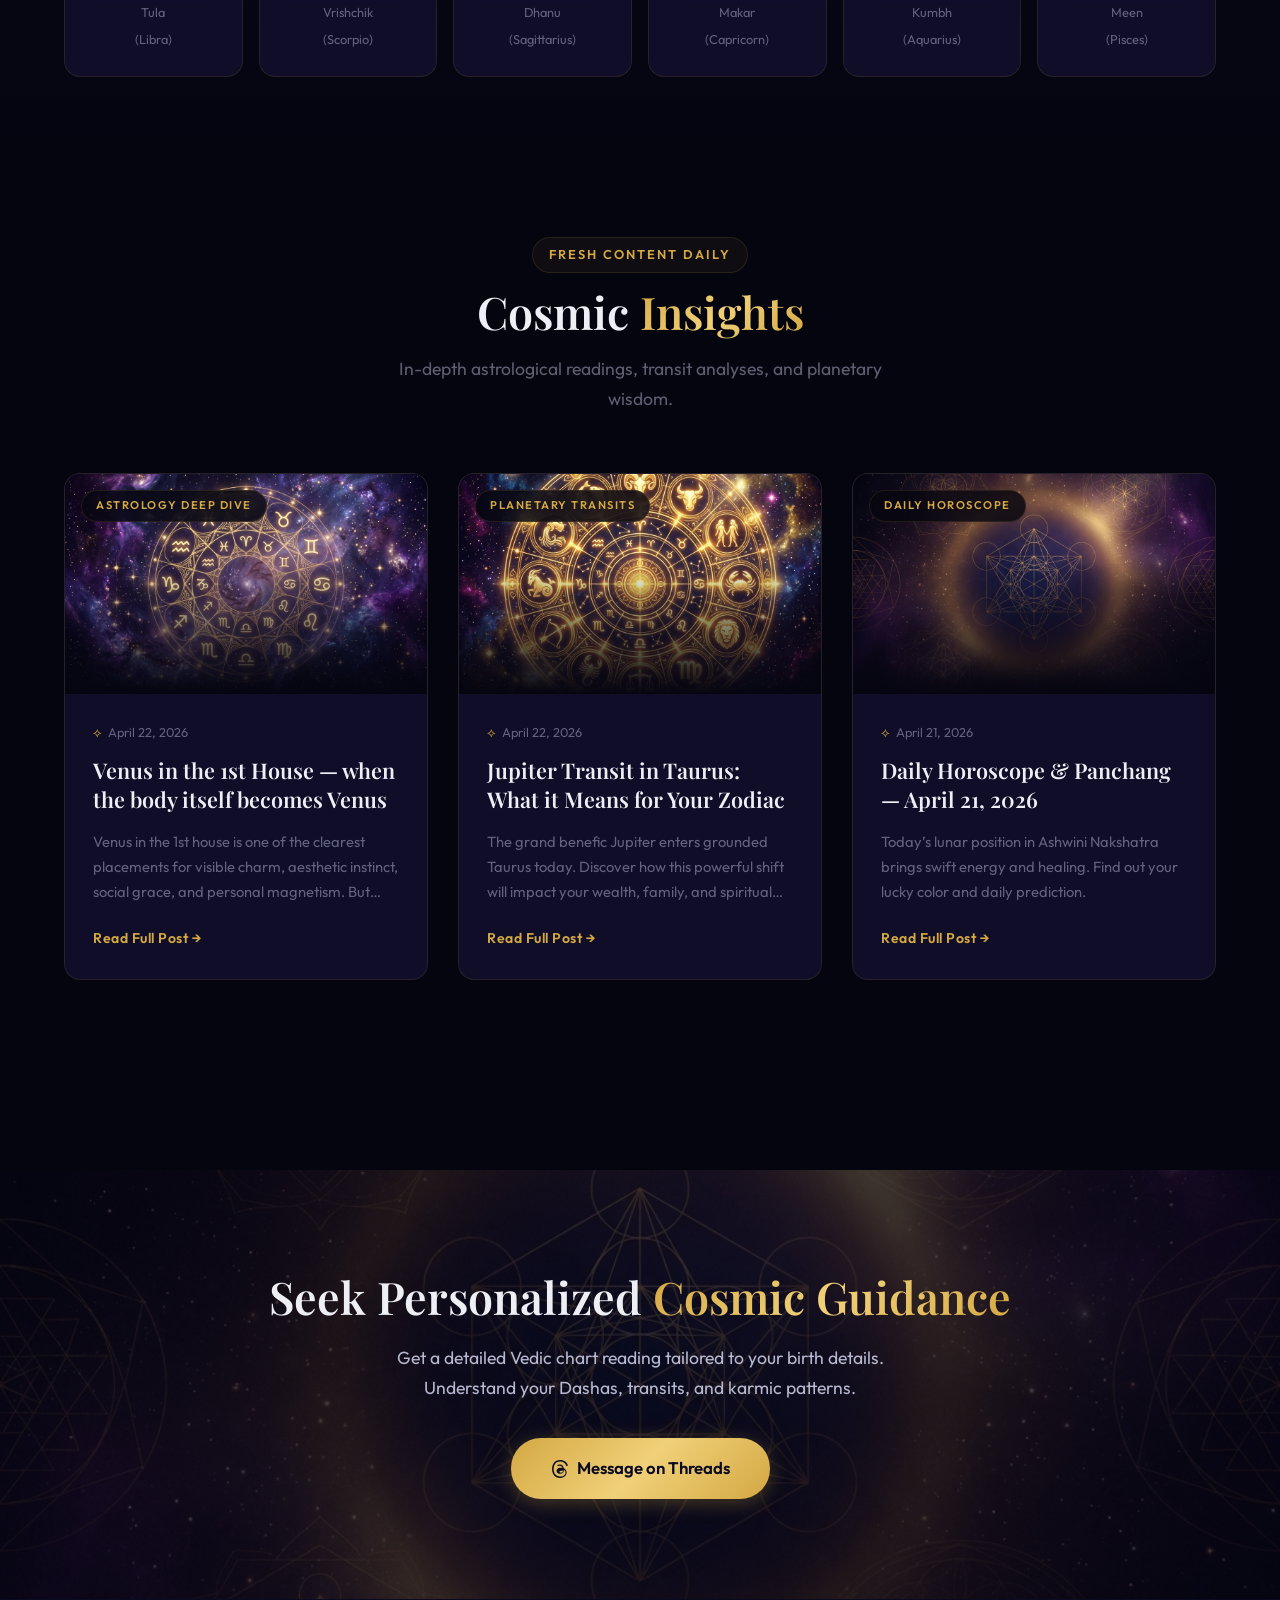
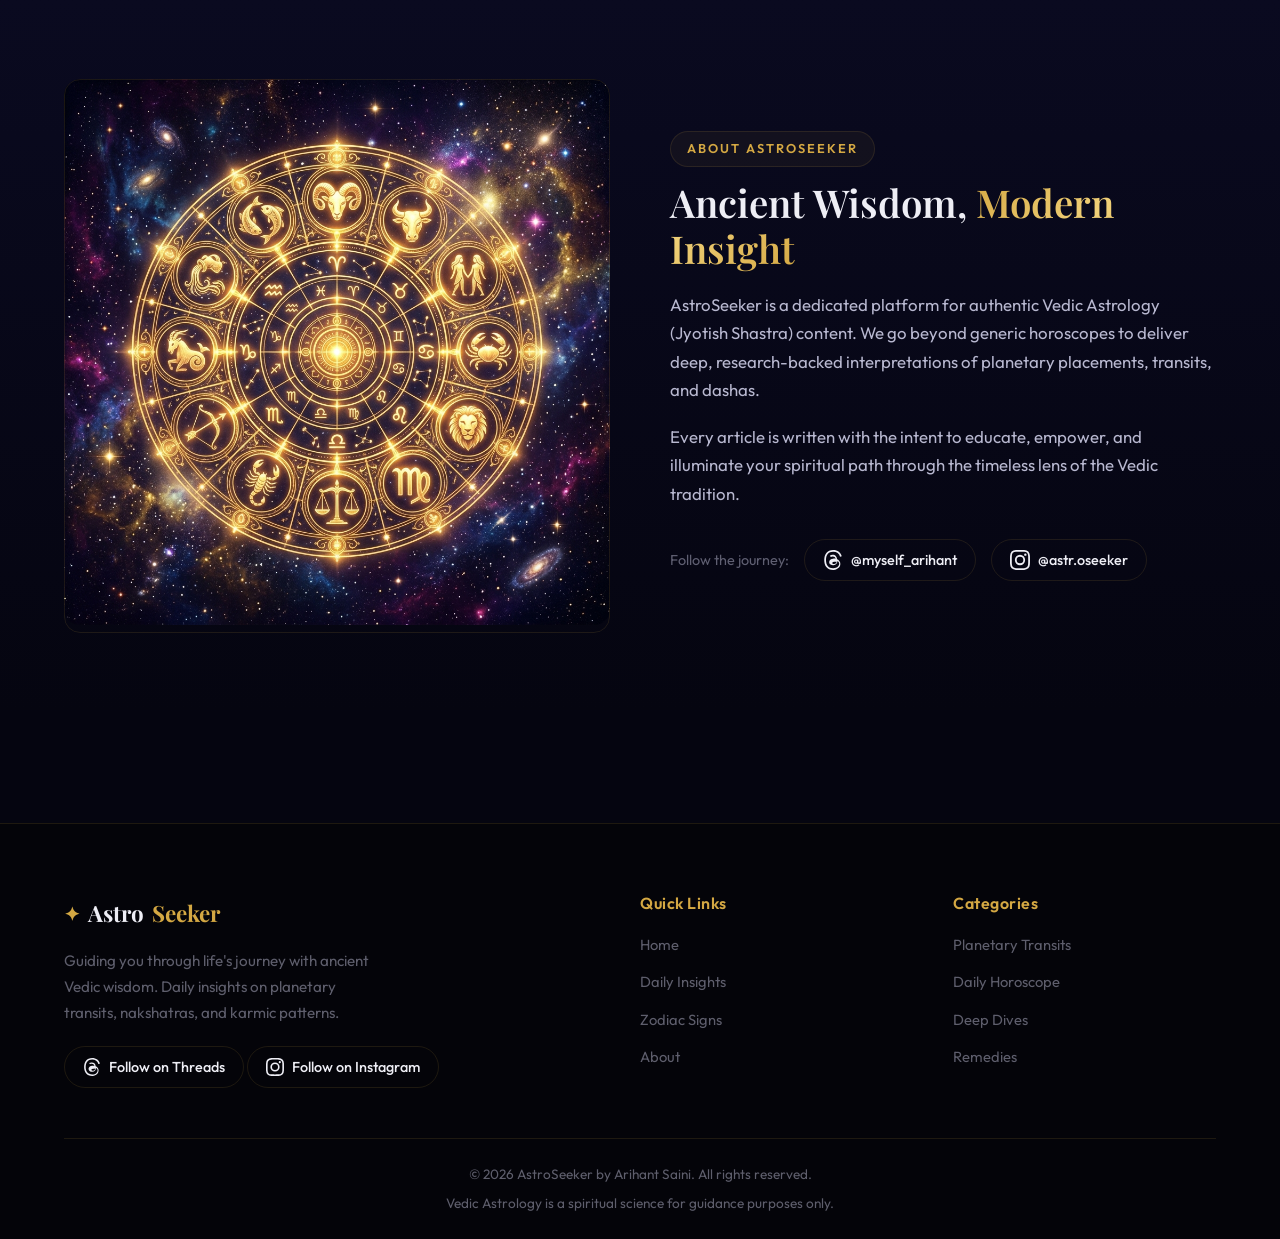
==== commit 47588dc1: "✨ Added WhatsApp option to floating chat button" ====
--- a/vedic-astrology-site/index.html
+++ b/vedic-astrology-site/index.html
@@ -232,6 +232,10 @@
                 <svg width="20" height="20" viewBox="0 0 24 24" fill="currentColor"><path d="M12.186 24h-.007c-3.581-.024-6.334-1.205-8.184-3.509C2.35 18.44 1.5 15.586 1.472 12.01v-.017c.03-3.579.879-6.43 2.525-8.482C5.845 1.205 8.6.024 12.18 0h.014c2.746.02 5.043.725 6.826 2.098 1.677 1.29 2.858 3.13 3.509 5.467l-2.04.569c-1.104-3.96-3.898-5.984-8.304-6.015-2.91.022-5.11.936-6.54 2.717C4.307 6.504 3.616 8.914 3.589 12c.027 3.086.718 5.496 2.057 7.164 1.43 1.783 3.631 2.698 6.54 2.717 2.623-.02 4.358-.631 5.8-2.045 1.647-1.613 1.618-3.593 1.09-4.798-.31-.71-.873-1.3-1.634-1.75-.192 1.352-.622 2.446-1.284 3.272-.886 1.102-2.14 1.704-3.73 1.79-1.202.065-2.361-.218-3.259-.801-1.063-.689-1.685-1.74-1.752-2.96-.065-1.187.408-2.26 1.33-3.022.88-.727 2.1-1.14 3.538-1.209 1.01-.05 1.945.025 2.791.18-.122-.79-.39-1.404-.82-1.83-.596-.59-1.497-.89-2.68-.892h-.031c-.88.003-1.61.209-2.17.614l-1.157-1.652c.852-.596 1.94-.915 3.243-.938h.053c1.723.013 3.065.542 3.988 1.576.795.89 1.273 2.079 1.426 3.54.465.218.897.476 1.293.775 1.06.8 1.832 1.855 2.244 3.07.6 1.77.52 4.46-1.678 6.612-1.88 1.838-4.142 2.634-7.322 2.66zM14.56 14.24c-1.015-.048-3.24.054-3.39 1.296-.072.589.263 1.347 1.808 1.347.08 0 .162-.003.246-.008 1.083-.059 1.908-.454 2.453-1.175.35-.464.583-1.044.72-1.73a9.4 9.4 0 00-1.837.27z"/></svg>
                 Message on Threads
             </a>
+            <a href="https://wa.me/919057918251" target="_blank" class="chat-fab-item wa">
+                <svg width="20" height="20" viewBox="0 0 24 24" fill="currentColor"><path d="M17.472 14.382c-.297-.149-1.758-.867-2.03-.967-.273-.099-.471-.148-.67.15-.197.297-.767.966-.94 1.164-.173.199-.347.223-.644.075-.297-.15-1.255-.463-2.39-1.475-.883-.788-1.48-1.761-1.653-2.059-.173-.297-.018-.458.13-.606.134-.133.298-.347.446-.52.149-.174.198-.298.298-.497.099-.198.05-.371-.025-.52-.075-.149-.669-1.612-.916-2.207-.242-.579-.487-.5-.669-.51a12.8 12.8 0 0 0-.57-.01c-.198 0-.52.074-.792.372-.272.297-1.04 1.016-1.04 2.479 0 1.462 1.065 2.875 1.213 3.074.149.198 2.096 3.2 5.077 4.487.709.306 1.262.489 1.694.625.712.227 1.36.195 1.871.118.571-.085 1.758-.719 2.006-1.413.248-.694.248-1.289.173-1.413-.074-.124-.272-.198-.57-.347m-5.421 7.403h-.004a9.87 9.87 0 0 1-5.031-1.378l-.361-.214-3.741.982.998-3.648-.235-.374a9.86 9.86 0 0 1-1.51-5.26c.001-5.45 4.436-9.884 9.888-9.884 2.64 0 5.122 1.03 6.988 2.898a9.825 9.825 0 0 1 2.893 6.994c-.003 5.45-4.437 9.884-9.885 9.884m8.413-18.297A11.815 11.815 0 0 0 12.05 0C5.495 0 .16 5.335.157 11.892c0 2.096.547 4.142 1.588 5.945L.057 24l6.305-1.654a11.882 11.882 0 0 0 5.683 1.448h.005c6.554 0 11.89-5.335 11.893-11.893a11.821 11.821 0 0 0-3.48-8.413Z"/></svg>
+                Chat on WhatsApp
+            </a>
         </div>
         <span class="chat-fab-label">Chat with us ✦</span>
         <button class="chat-fab-btn" id="chat-fab-btn">
--- a/vedic-astrology-site/css/styles.css
+++ b/vedic-astrology-site/css/styles.css
@@ -708,6 +708,9 @@
 .chat-fab-item.th { border-color: rgba(255, 255, 255, 0.15); }
 .chat-fab-item.th:hover { border-color: #fff; color: #fff; }
 
+.chat-fab-item.wa { border-color: rgba(37, 211, 102, 0.3); }
+.chat-fab-item.wa:hover { border-color: #25D366; color: #25D366; }
+
 .chat-fab-label {
     position: absolute;
     bottom: 75px;
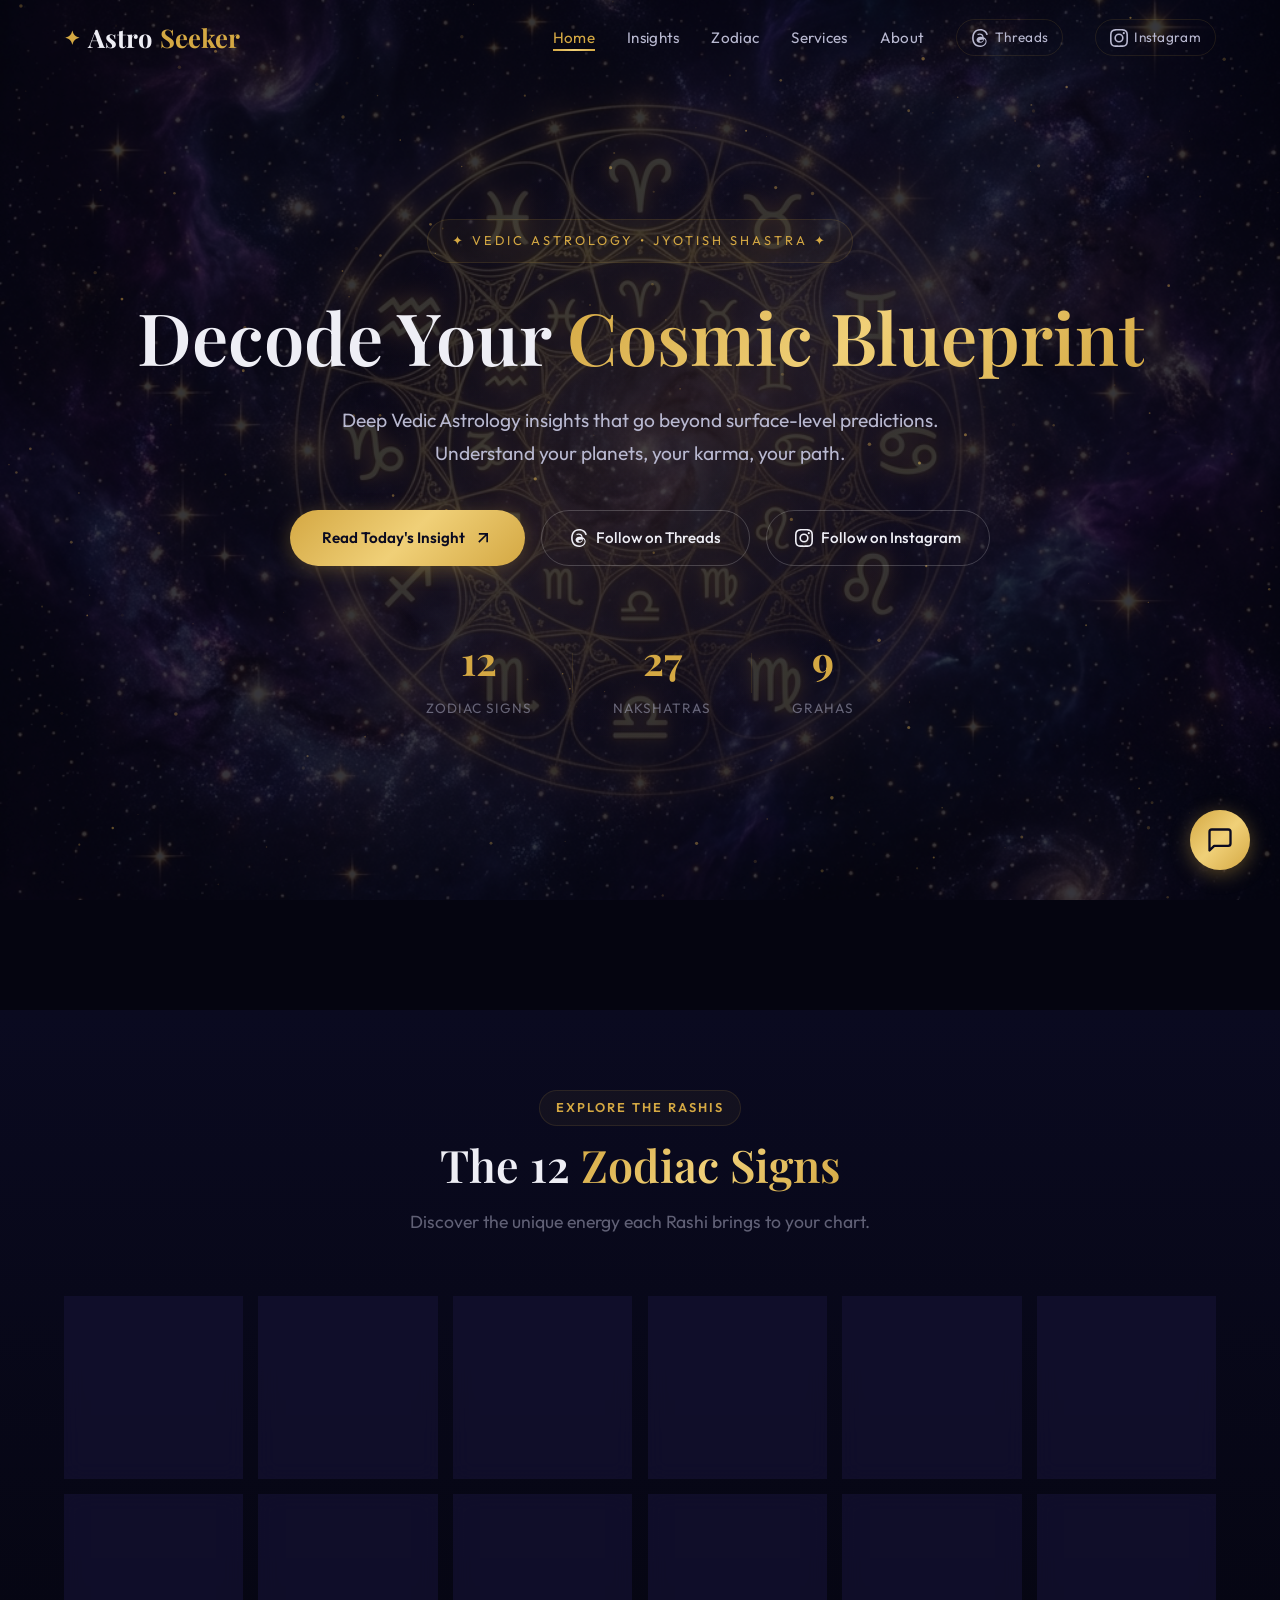
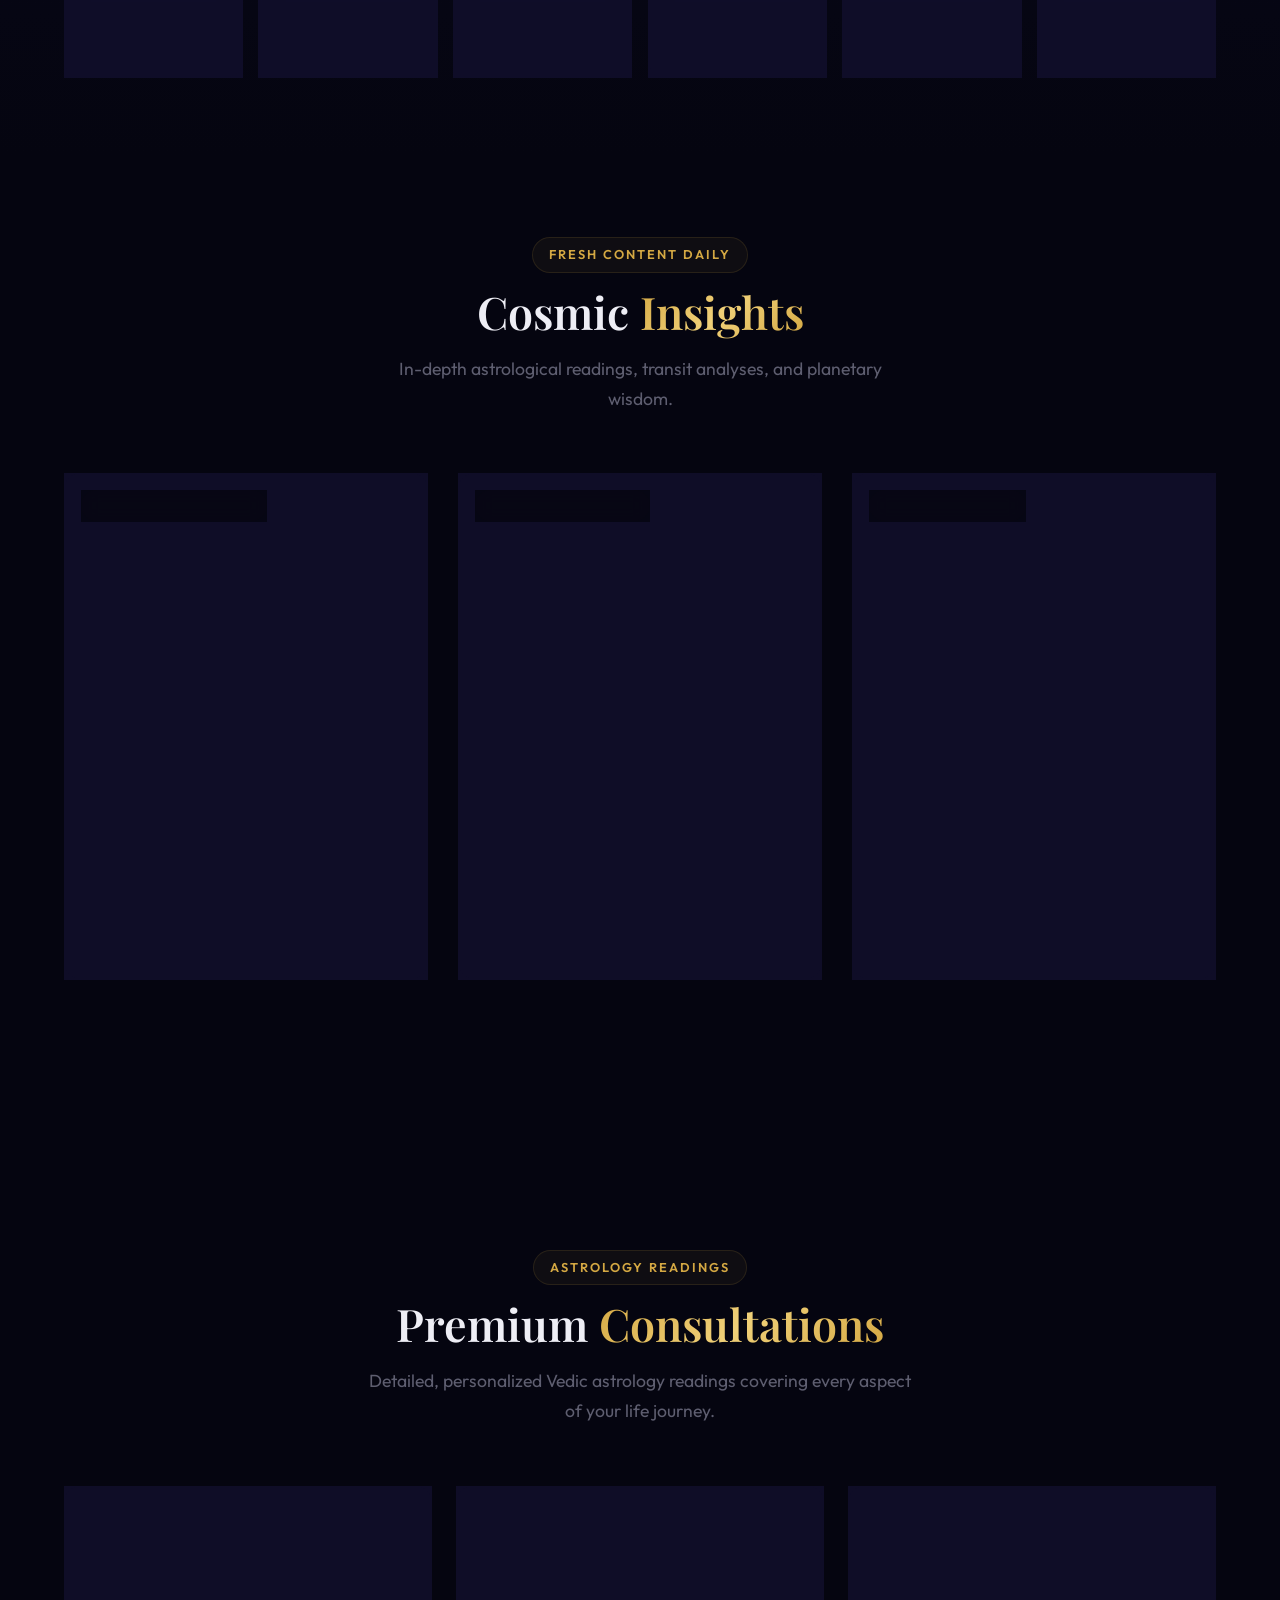
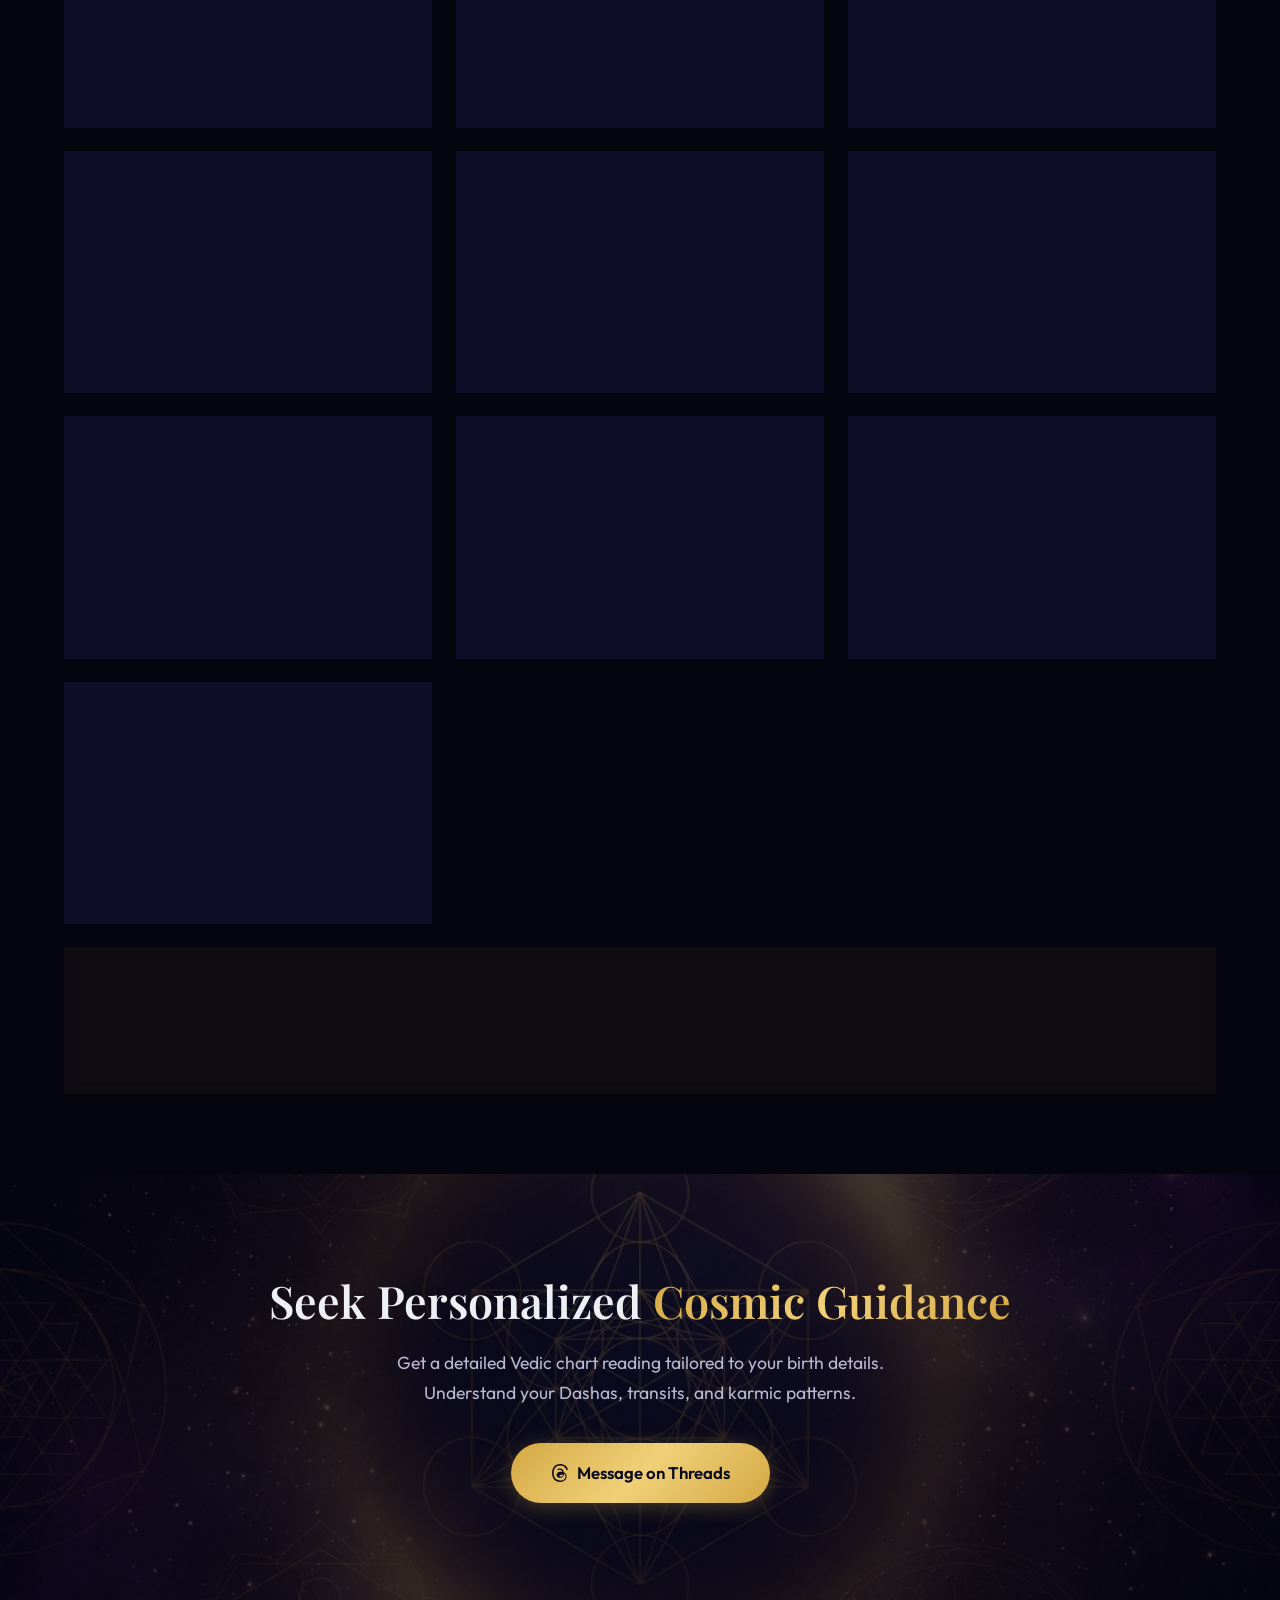
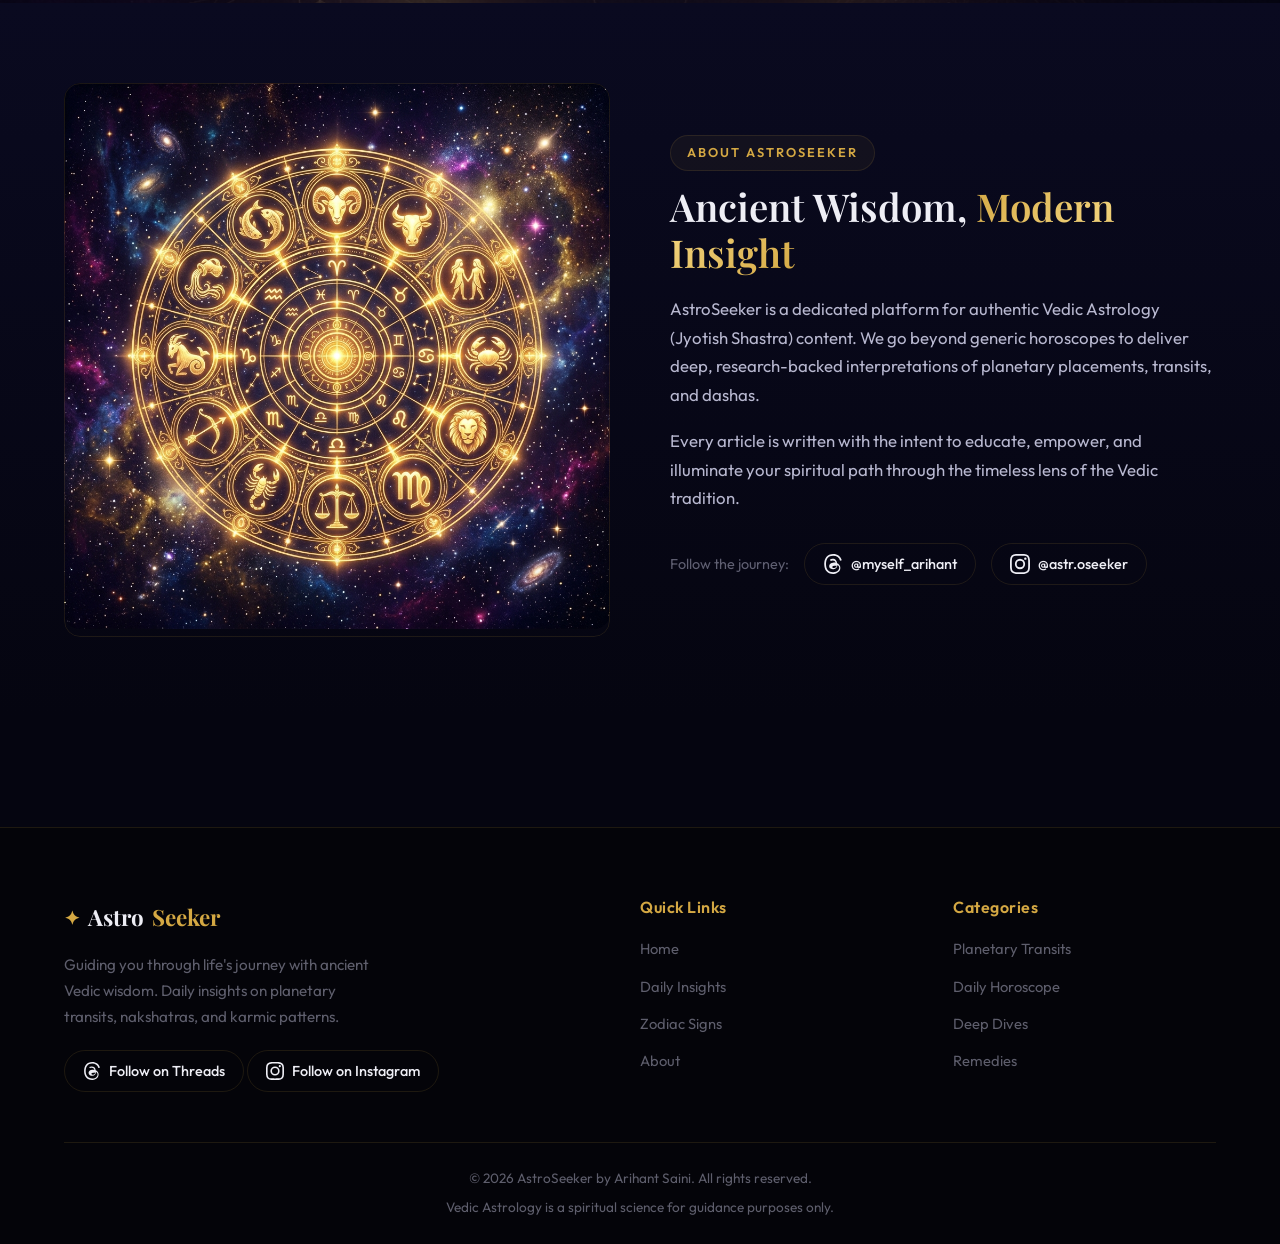
==== commit 77f15d4e: "✨ Added comprehensive Services section with premium UI grid" ====
--- a/vedic-astrology-site/index.html
+++ b/vedic-astrology-site/index.html
@@ -31,6 +31,7 @@
                 <li><a href="#home" class="active">Home</a></li>
                 <li><a href="#daily-insights">Insights</a></li>
                 <li><a href="#zodiac-signs">Zodiac</a></li>
+                <li><a href="#services">Services</a></li>
                 <li><a href="#about">About</a></li>
                 <li><a href="https://www.threads.com/@myself_arihant" target="_blank" class="nav-threads">
                     <svg width="18" height="18" viewBox="0 0 24 24" fill="currentColor"><path d="M12.186 24h-.007c-3.581-.024-6.334-1.205-8.184-3.509C2.35 18.44 1.5 15.586 1.472 12.01v-.017c.03-3.579.879-6.43 2.525-8.482C5.845 1.205 8.6.024 12.18 0h.014c2.746.02 5.043.725 6.826 2.098 1.677 1.29 2.858 3.13 3.509 5.467l-2.04.569c-1.104-3.96-3.898-5.984-8.304-6.015-2.91.022-5.11.936-6.54 2.717C4.307 6.504 3.616 8.914 3.589 12c.027 3.086.718 5.496 2.057 7.164 1.43 1.783 3.631 2.698 6.54 2.717 2.623-.02 4.358-.631 5.8-2.045 1.647-1.613 1.618-3.593 1.09-4.798-.31-.71-.873-1.3-1.634-1.75-.192 1.352-.622 2.446-1.284 3.272-.886 1.102-2.14 1.704-3.73 1.79-1.202.065-2.361-.218-3.259-.801-1.063-.689-1.685-1.74-1.752-2.96-.065-1.187.408-2.26 1.33-3.022.88-.727 2.1-1.14 3.538-1.209 1.01-.05 1.945.025 2.791.18-.122-.79-.39-1.404-.82-1.83-.596-.59-1.497-.89-2.68-.892h-.031c-.88.003-1.61.209-2.17.614l-1.157-1.652c.852-.596 1.94-.915 3.243-.938h.053c1.723.013 3.065.542 3.988 1.576.795.89 1.273 2.079 1.426 3.54.465.218.897.476 1.293.775 1.06.8 1.832 1.855 2.244 3.07.6 1.77.52 4.46-1.678 6.612-1.88 1.838-4.142 2.634-7.322 2.66zM14.56 14.24c-1.015-.048-3.24.054-3.39 1.296-.072.589.263 1.347 1.808 1.347.08 0 .162-.003.246-.008 1.083-.059 1.908-.454 2.453-1.175.35-.464.583-1.044.72-1.73a9.4 9.4 0 00-1.837.27z"/></svg>
@@ -130,6 +131,76 @@
         <script>(adsbygoogle = window.adsbygoogle || []).push({});</script>
     </section>
 
+    <!-- Services Section -->
+    <section id="services" class="section services-section">
+        <div class="container">
+            <div class="section-header">
+                <span class="section-tag">Astrology Readings</span>
+                <h2>Premium <span class="text-gradient">Consultations</span></h2>
+                <p>Detailed, personalized Vedic astrology readings covering every aspect of your life journey.</p>
+            </div>
+            <div class="services-grid">
+                <div class="service-card">
+                    <span class="service-icon">💼</span>
+                    <h3 class="service-title">Career & Finance</h3>
+                    <p class="service-desc">Understand your professional path, business prospects, wealth accumulation periods, and ideal career transitions.</p>
+                </div>
+                <div class="service-card">
+                    <span class="service-icon">❤️</span>
+                    <h3 class="service-title">Relationship & Marriage</h3>
+                    <p class="service-desc">Kundali matching, relationship compatibility, timing of marriage, and remedies for martial harmony.</p>
+                </div>
+                <div class="service-card">
+                    <span class="service-icon">🌿</span>
+                    <h3 class="service-title">Health & Wellness</h3>
+                    <p class="service-desc">Astrological insights into physical vulnerabilities, mental peace, and planetary periods affecting your health.</p>
+                </div>
+                <div class="service-card">
+                    <span class="service-icon">📚</span>
+                    <h3 class="service-title">Education</h3>
+                    <p class="service-desc">Guidance on higher studies, optimal subjects, competitive exams, and focus/concentration remedies.</p>
+                </div>
+                <div class="service-card">
+                    <span class="service-icon">🌱</span>
+                    <h3 class="service-title">Personal Growth</h3>
+                    <p class="service-desc">Discover your core strengths, karmic blockages, spiritual path, and ways to elevate your consciousness.</p>
+                </div>
+                <div class="service-card">
+                    <span class="service-icon">🎯</span>
+                    <h3 class="service-title">Life Purpose</h3>
+                    <p class="service-desc">Deep dive into your D9 (Navamsha) and D10 charts to uncover your soul's true calling and destiny in this lifetime.</p>
+                </div>
+                <div class="service-card">
+                    <span class="service-icon">👨‍👩‍👧‍👦</span>
+                    <h3 class="service-title">Parents & Siblings</h3>
+                    <p class="service-desc">Analyze your relationship with parents and siblings, generational karma, and family dynamics.</p>
+                </div>
+                <div class="service-card">
+                    <span class="service-icon">⏳</span>
+                    <h3 class="service-title">Birth Time Rectification</h3>
+                    <p class="service-desc">Don't know your exact birth time? I can accurately calculate it using major life events and D-charts.</p>
+                </div>
+                <div class="service-card">
+                    <span class="service-icon">💎</span>
+                    <h3 class="service-title">Vedic Remedies</h3>
+                    <p class="service-desc">Practical and accessible remedies including mantras, gemstones, donations, and simple daily practices.</p>
+                </div>
+                <div class="service-card">
+                    <span class="service-icon">✨</span>
+                    <h3 class="service-title">Astrology in Daily Life</h3>
+                    <p class="service-desc">Enhance your aura with planetary-aligned perfumes, specific color dressing, and lifestyle adjustments.</p>
+                </div>
+                <div class="service-card" style="grid-column: 1 / -1; display: flex; align-items: center; gap: 20px; background: rgba(212, 168, 67, 0.05); border-color: var(--primary);">
+                    <span class="service-icon" style="font-size: 3rem; margin: 0;">📖</span>
+                    <div>
+                        <h3 class="service-title" style="color: var(--primary-light);">Detailed Chart PDF Report</h3>
+                        <p class="service-desc">A comprehensive ~100-page deep-dive PDF into your birth chart, covering all 16 divisional charts, Vimshottari Dasha, Yogas, and lifetime predictions. Your ultimate cosmic blueprint in writing.</p>
+                    </div>
+                </div>
+            </div>
+        </div>
+    </section>
+
     <!-- Consultation CTA -->
     <section class="cta-section">
         <div class="cta-bg"></div>
--- a/vedic-astrology-site/css/styles.css
+++ b/vedic-astrology-site/css/styles.css
@@ -470,6 +470,71 @@
     color: var(--text-main);
 }
 
+/* ==================== SERVICES ==================== */
+.services-section {
+    background: var(--bg-deep);
+    position: relative;
+}
+
+.services-grid {
+    display: grid;
+    grid-template-columns: repeat(auto-fill, minmax(280px, 1fr));
+    gap: 24px;
+    margin-top: 40px;
+}
+
+.service-card {
+    background: var(--bg-card);
+    border: 1px solid var(--border-subtle);
+    border-radius: var(--radius);
+    padding: 30px 24px;
+    transition: var(--transition);
+    backdrop-filter: blur(10px);
+    position: relative;
+    overflow: hidden;
+}
+
+.service-card::before {
+    content: '';
+    position: absolute;
+    top: 0; left: 0;
+    width: 100%; height: 3px;
+    background: var(--gold-gradient);
+    transform: scaleX(0);
+    transform-origin: left;
+    transition: transform 0.4s ease;
+}
+
+.service-card:hover {
+    transform: translateY(-5px);
+    background: var(--bg-card-hover);
+    box-shadow: var(--shadow-glow);
+    border-color: var(--border-glow);
+}
+
+.service-card:hover::before { transform: scaleX(1); }
+
+.service-icon {
+    font-size: 2rem;
+    margin-bottom: 16px;
+    display: inline-block;
+    background: var(--gold-gradient);
+    -webkit-background-clip: text;
+    -webkit-text-fill-color: transparent;
+}
+
+.service-title {
+    font-size: 1.25rem;
+    color: var(--text-light);
+    margin-bottom: 12px;
+}
+
+.service-desc {
+    font-size: 0.95rem;
+    color: var(--text-muted);
+    line-height: 1.6;
+}
+
 /* ==================== ABOUT ==================== */
 .about-section { background: var(--cosmic-gradient); }
 
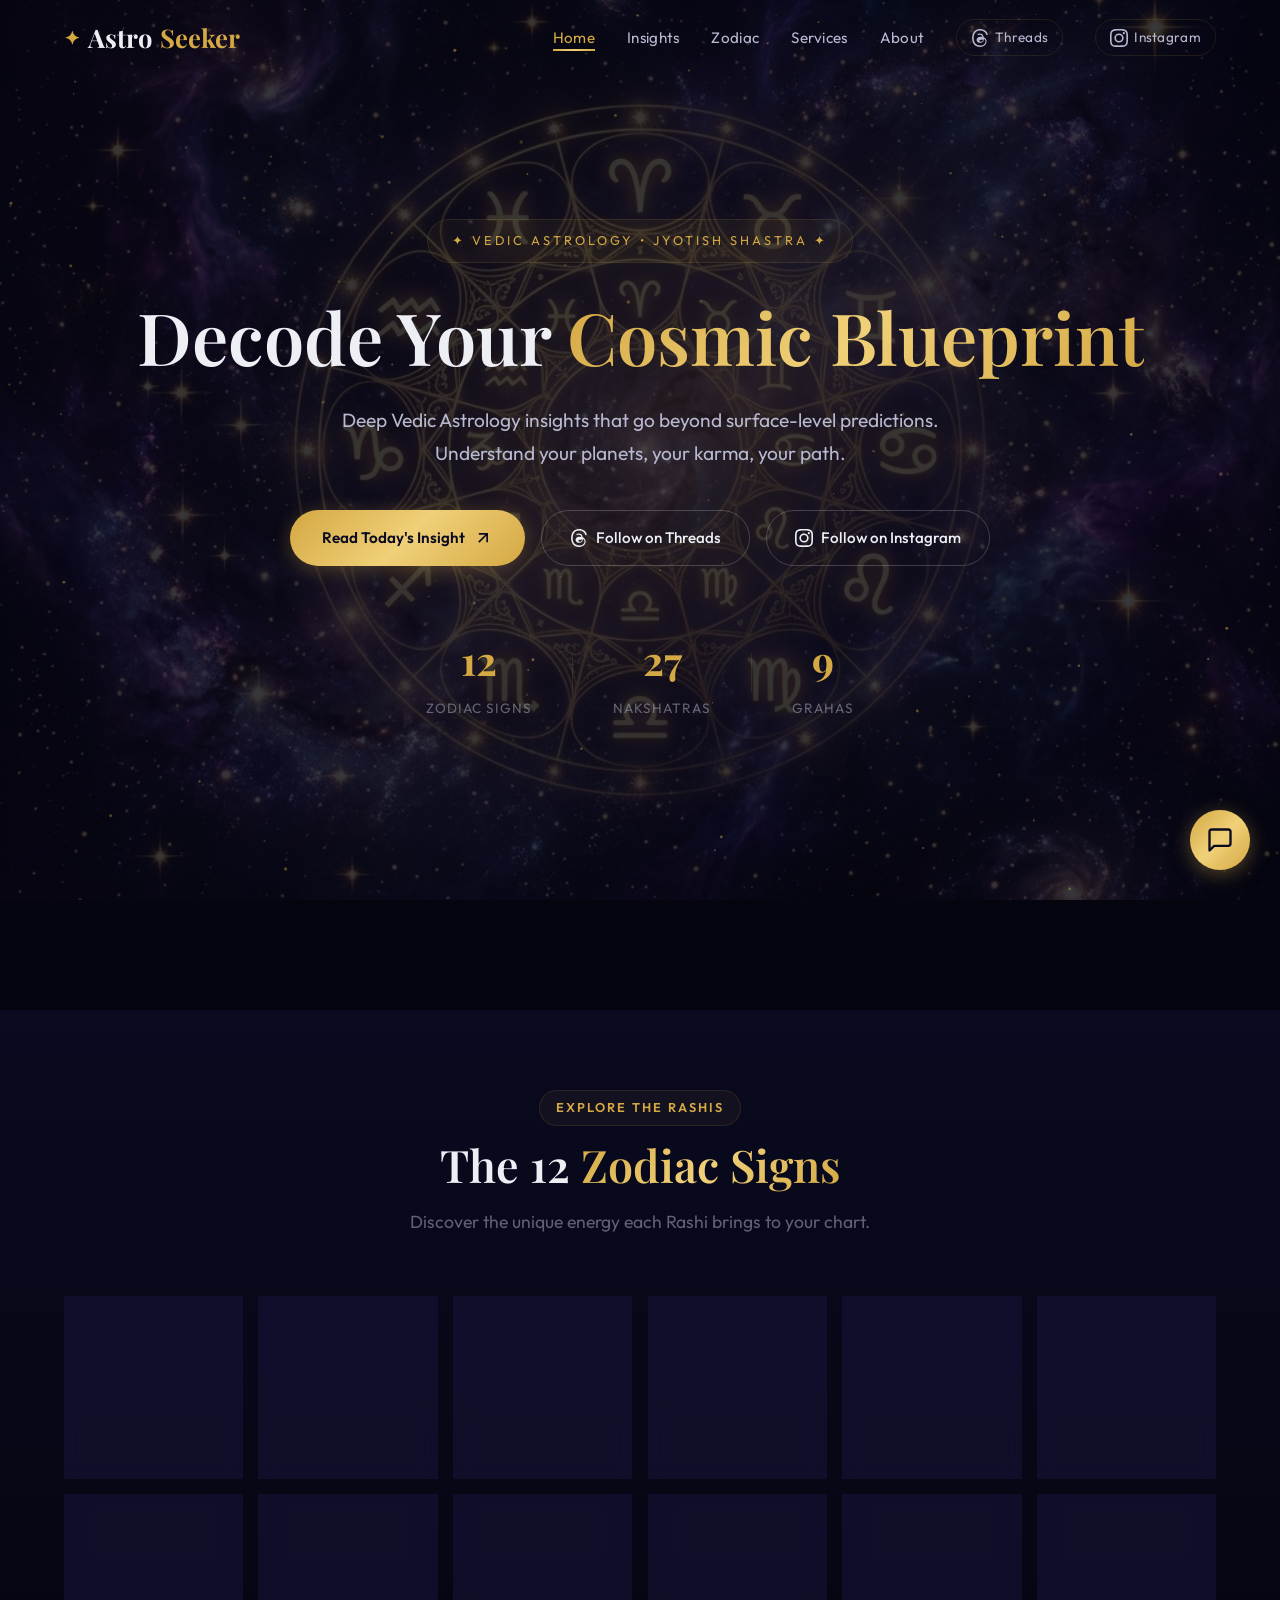
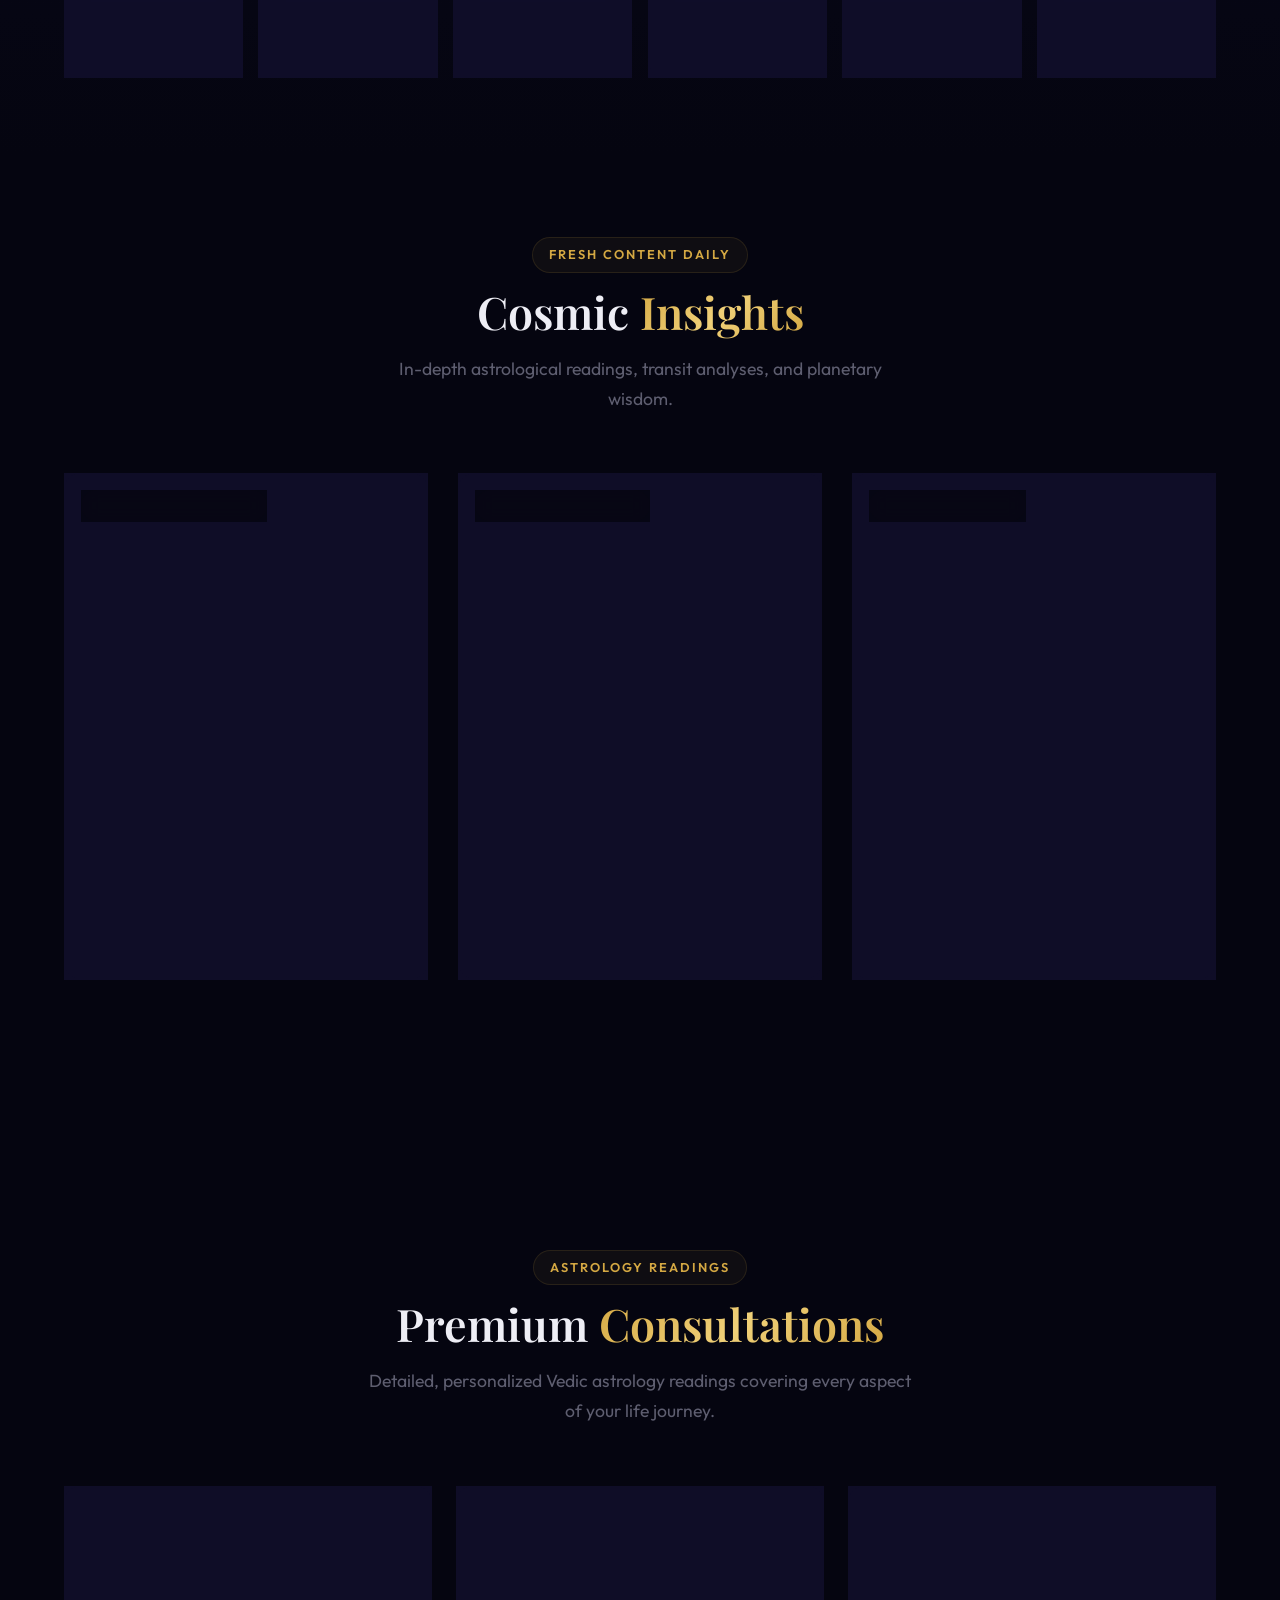
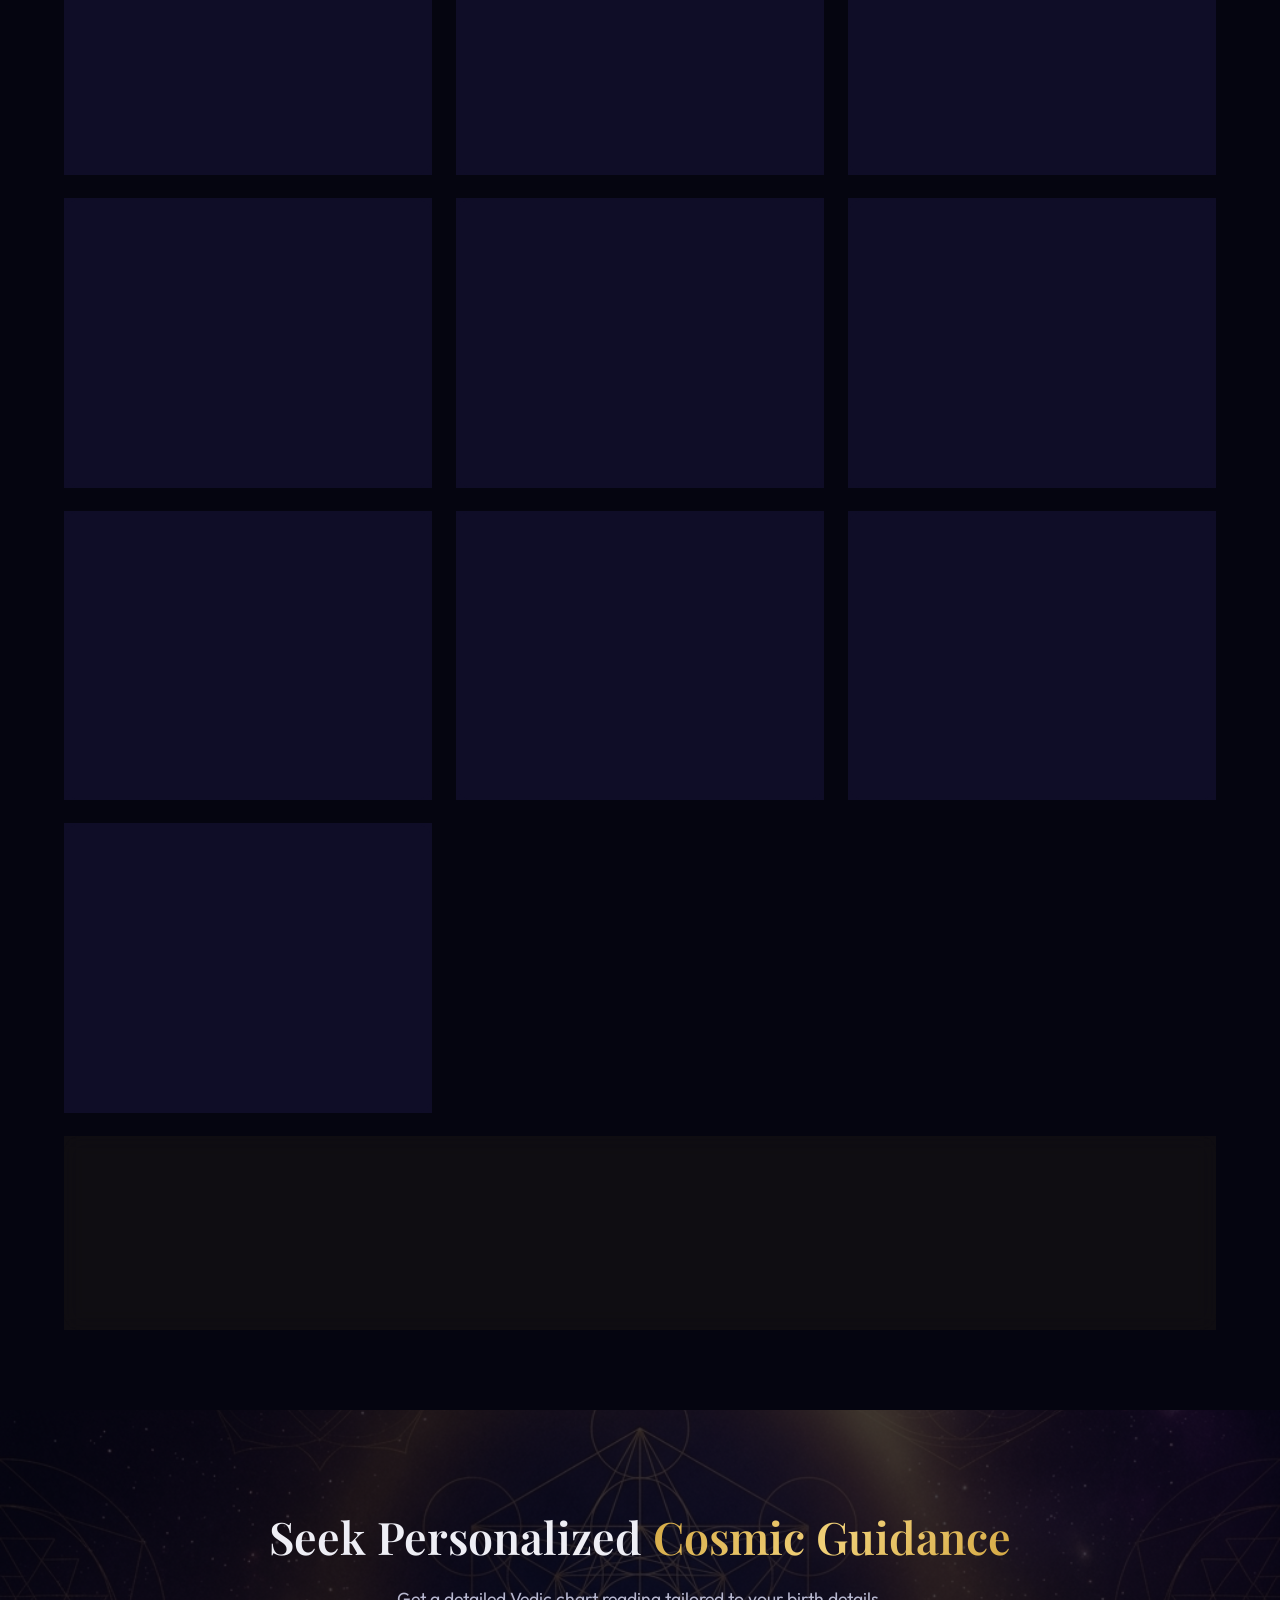
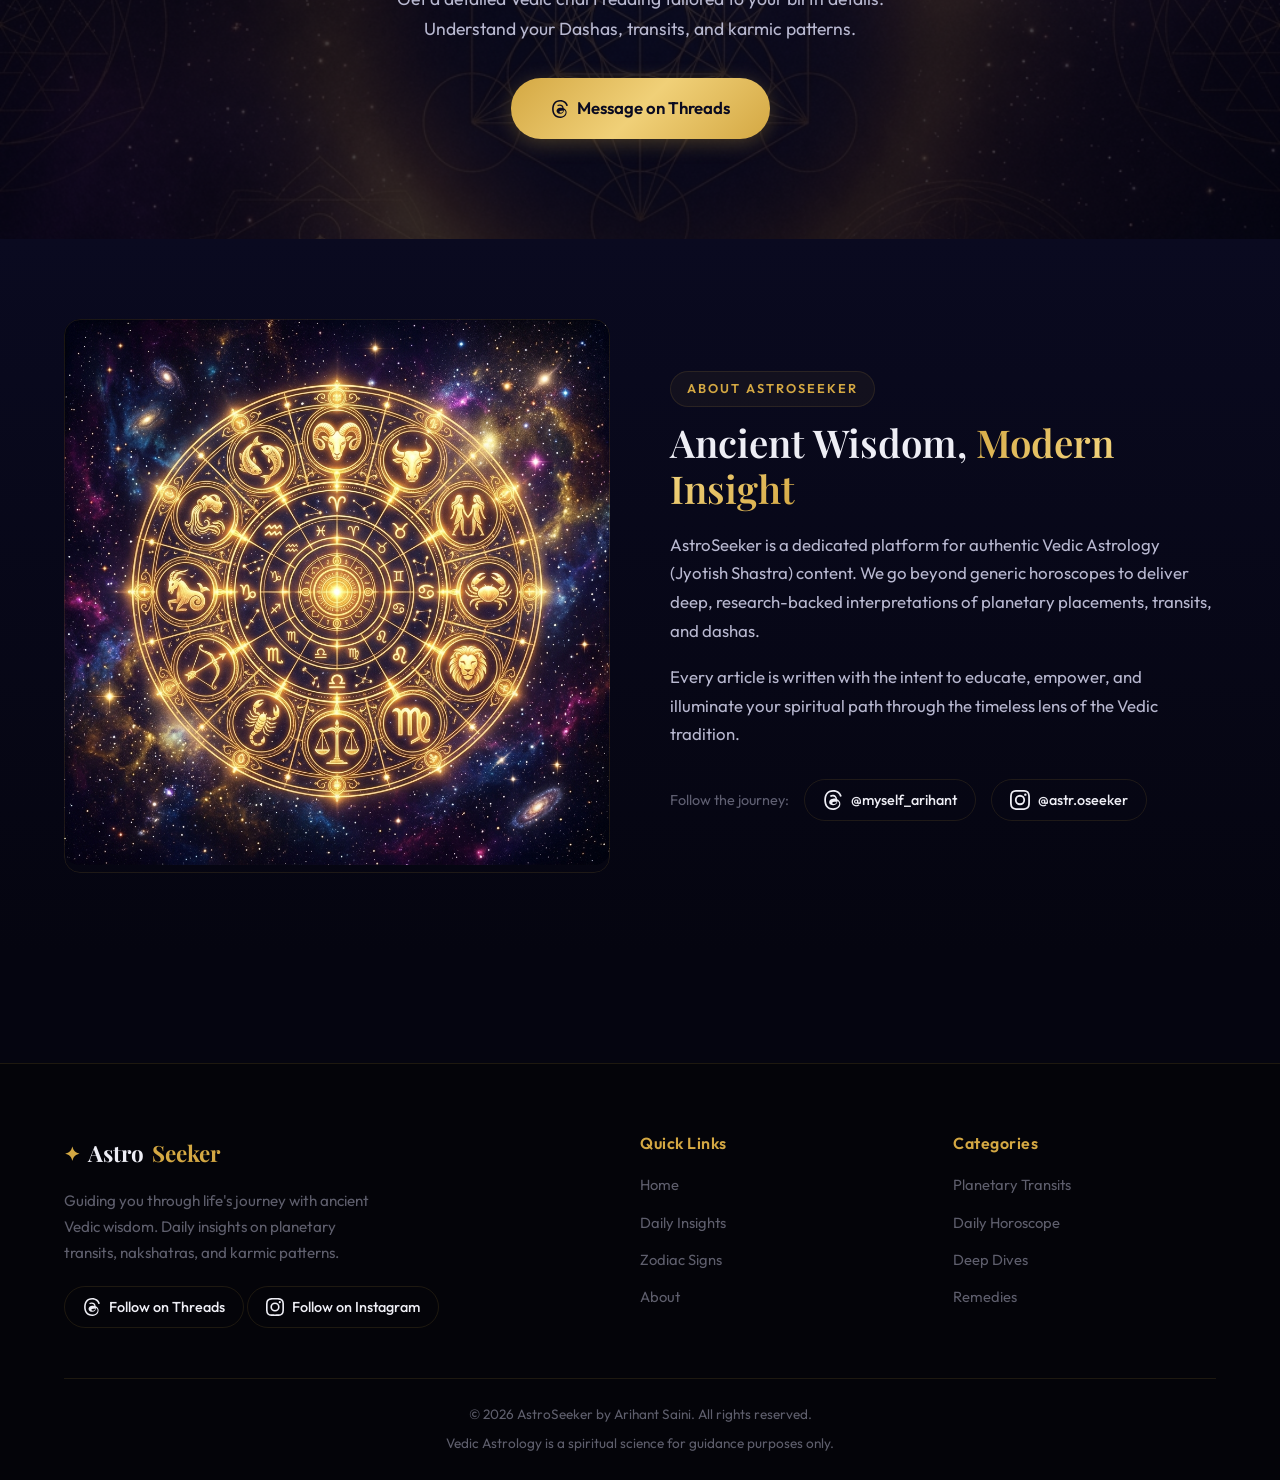
==== commit 40b3b702: "✨ Linked service cards directly to WhatsApp with pre-filled inquiry text" ====
--- a/vedic-astrology-site/index.html
+++ b/vedic-astrology-site/index.html
@@ -144,57 +144,90 @@
                     <span class="service-icon">💼</span>
                     <h3 class="service-title">Career & Finance</h3>
                     <p class="service-desc">Understand your professional path, business prospects, wealth accumulation periods, and ideal career transitions.</p>
+                    <a href="https://wa.me/919057918251?text=Hi!%20I%20am%20interested%20in%20the%20Career%20%26%20Finance%20Astrology%20Reading." target="_blank" class="service-btn">
+                        Book Consultation <svg width="16" height="16" viewBox="0 0 24 24" fill="none" stroke="currentColor" stroke-width="2"><path d="M5 12h14M12 5l7 7-7 7"/></svg>
+                    </a>
                 </div>
                 <div class="service-card">
                     <span class="service-icon">❤️</span>
                     <h3 class="service-title">Relationship & Marriage</h3>
                     <p class="service-desc">Kundali matching, relationship compatibility, timing of marriage, and remedies for martial harmony.</p>
+                    <a href="https://wa.me/919057918251?text=Hi!%20I%20am%20interested%20in%20the%20Relationship%20%26%20Marriage%20Astrology%20Reading." target="_blank" class="service-btn">
+                        Book Consultation <svg width="16" height="16" viewBox="0 0 24 24" fill="none" stroke="currentColor" stroke-width="2"><path d="M5 12h14M12 5l7 7-7 7"/></svg>
+                    </a>
                 </div>
                 <div class="service-card">
                     <span class="service-icon">🌿</span>
                     <h3 class="service-title">Health & Wellness</h3>
                     <p class="service-desc">Astrological insights into physical vulnerabilities, mental peace, and planetary periods affecting your health.</p>
+                    <a href="https://wa.me/919057918251?text=Hi!%20I%20am%20interested%20in%20the%20Health%20%26%20Wellness%20Astrology%20Reading." target="_blank" class="service-btn">
+                        Book Consultation <svg width="16" height="16" viewBox="0 0 24 24" fill="none" stroke="currentColor" stroke-width="2"><path d="M5 12h14M12 5l7 7-7 7"/></svg>
+                    </a>
                 </div>
                 <div class="service-card">
                     <span class="service-icon">📚</span>
                     <h3 class="service-title">Education</h3>
                     <p class="service-desc">Guidance on higher studies, optimal subjects, competitive exams, and focus/concentration remedies.</p>
+                    <a href="https://wa.me/919057918251?text=Hi!%20I%20am%20interested%20in%20an%20Education%20Astrology%20Reading." target="_blank" class="service-btn">
+                        Book Consultation <svg width="16" height="16" viewBox="0 0 24 24" fill="none" stroke="currentColor" stroke-width="2"><path d="M5 12h14M12 5l7 7-7 7"/></svg>
+                    </a>
                 </div>
                 <div class="service-card">
                     <span class="service-icon">🌱</span>
                     <h3 class="service-title">Personal Growth</h3>
                     <p class="service-desc">Discover your core strengths, karmic blockages, spiritual path, and ways to elevate your consciousness.</p>
+                    <a href="https://wa.me/919057918251?text=Hi!%20I%20am%20interested%20in%20a%20Personal%20Growth%20Astrology%20Reading." target="_blank" class="service-btn">
+                        Book Consultation <svg width="16" height="16" viewBox="0 0 24 24" fill="none" stroke="currentColor" stroke-width="2"><path d="M5 12h14M12 5l7 7-7 7"/></svg>
+                    </a>
                 </div>
                 <div class="service-card">
                     <span class="service-icon">🎯</span>
                     <h3 class="service-title">Life Purpose</h3>
                     <p class="service-desc">Deep dive into your D9 (Navamsha) and D10 charts to uncover your soul's true calling and destiny in this lifetime.</p>
+                    <a href="https://wa.me/919057918251?text=Hi!%20I%20am%20interested%20in%20a%20Life%20Purpose%20Astrology%20Reading." target="_blank" class="service-btn">
+                        Book Consultation <svg width="16" height="16" viewBox="0 0 24 24" fill="none" stroke="currentColor" stroke-width="2"><path d="M5 12h14M12 5l7 7-7 7"/></svg>
+                    </a>
                 </div>
                 <div class="service-card">
                     <span class="service-icon">👨‍👩‍👧‍👦</span>
                     <h3 class="service-title">Parents & Siblings</h3>
                     <p class="service-desc">Analyze your relationship with parents and siblings, generational karma, and family dynamics.</p>
+                    <a href="https://wa.me/919057918251?text=Hi!%20I%20am%20interested%20in%20the%20Parents%20%26%20Siblings%20Astrology%20Reading." target="_blank" class="service-btn">
+                        Book Consultation <svg width="16" height="16" viewBox="0 0 24 24" fill="none" stroke="currentColor" stroke-width="2"><path d="M5 12h14M12 5l7 7-7 7"/></svg>
+                    </a>
                 </div>
                 <div class="service-card">
                     <span class="service-icon">⏳</span>
                     <h3 class="service-title">Birth Time Rectification</h3>
                     <p class="service-desc">Don't know your exact birth time? I can accurately calculate it using major life events and D-charts.</p>
+                    <a href="https://wa.me/919057918251?text=Hi!%20I%20need%20help%20with%20Birth%20Time%20Rectification." target="_blank" class="service-btn">
+                        Inquire Now <svg width="16" height="16" viewBox="0 0 24 24" fill="none" stroke="currentColor" stroke-width="2"><path d="M5 12h14M12 5l7 7-7 7"/></svg>
+                    </a>
                 </div>
                 <div class="service-card">
                     <span class="service-icon">💎</span>
                     <h3 class="service-title">Vedic Remedies</h3>
                     <p class="service-desc">Practical and accessible remedies including mantras, gemstones, donations, and simple daily practices.</p>
+                    <a href="https://wa.me/919057918251?text=Hi!%20I%20am%20looking%20for%20guidance%20on%20Vedic%20Remedies." target="_blank" class="service-btn">
+                        Get Guidance <svg width="16" height="16" viewBox="0 0 24 24" fill="none" stroke="currentColor" stroke-width="2"><path d="M5 12h14M12 5l7 7-7 7"/></svg>
+                    </a>
                 </div>
                 <div class="service-card">
                     <span class="service-icon">✨</span>
                     <h3 class="service-title">Astrology in Daily Life</h3>
                     <p class="service-desc">Enhance your aura with planetary-aligned perfumes, specific color dressing, and lifestyle adjustments.</p>
+                    <a href="https://wa.me/919057918251?text=Hi!%20I%20want%20to%20learn%20about%20applying%20Astrology%20in%20my%20Daily%20Life." target="_blank" class="service-btn">
+                        Get Guidance <svg width="16" height="16" viewBox="0 0 24 24" fill="none" stroke="currentColor" stroke-width="2"><path d="M5 12h14M12 5l7 7-7 7"/></svg>
+                    </a>
                 </div>
                 <div class="service-card" style="grid-column: 1 / -1; display: flex; align-items: center; gap: 20px; background: rgba(212, 168, 67, 0.05); border-color: var(--primary);">
                     <span class="service-icon" style="font-size: 3rem; margin: 0;">📖</span>
                     <div>
                         <h3 class="service-title" style="color: var(--primary-light);">Detailed Chart PDF Report</h3>
                         <p class="service-desc">A comprehensive ~100-page deep-dive PDF into your birth chart, covering all 16 divisional charts, Vimshottari Dasha, Yogas, and lifetime predictions. Your ultimate cosmic blueprint in writing.</p>
+                        <a href="https://wa.me/919057918251?text=Hi!%20I%20would%20like%20to%20order%20the%20Detailed%20100-Page%20Astrology%20Chart%20PDF%20Report." target="_blank" class="service-btn">
+                            Order Full PDF Report <svg width="16" height="16" viewBox="0 0 24 24" fill="none" stroke="currentColor" stroke-width="2"><path d="M5 12h14M12 5l7 7-7 7"/></svg>
+                        </a>
                     </div>
                 </div>
             </div>
--- a/vedic-astrology-site/css/styles.css
+++ b/vedic-astrology-site/css/styles.css
@@ -533,6 +533,31 @@
     font-size: 0.95rem;
     color: var(--text-muted);
     line-height: 1.6;
+    margin-bottom: 20px;
+}
+
+.service-btn {
+    display: inline-flex;
+    align-items: center;
+    gap: 6px;
+    font-size: 0.85rem;
+    font-weight: 600;
+    color: var(--primary);
+    text-transform: uppercase;
+    letter-spacing: 1px;
+    transition: var(--transition);
+}
+
+.service-btn svg {
+    transition: transform 0.3s ease;
+}
+
+.service-card:hover .service-btn {
+    color: var(--primary-light);
+}
+
+.service-card:hover .service-btn svg {
+    transform: translateX(4px);
 }
 
 /* ==================== ABOUT ==================== */
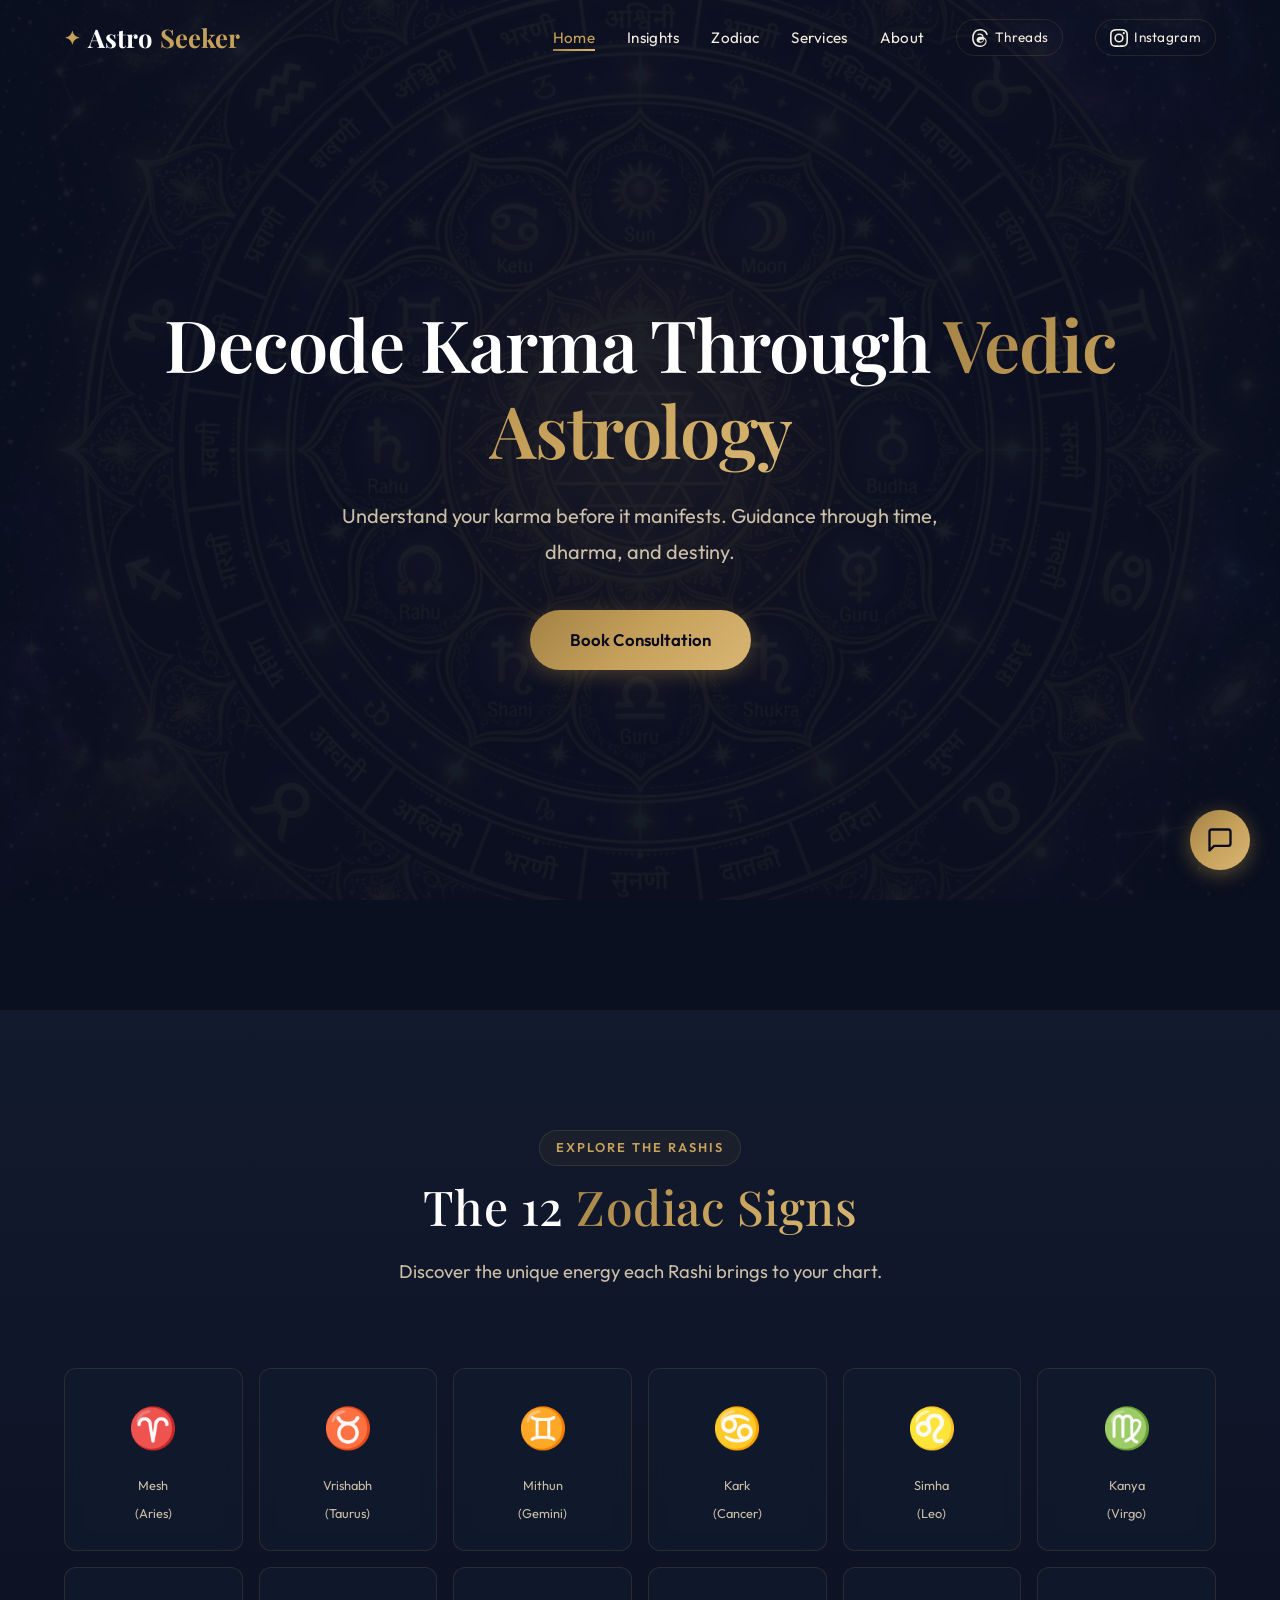
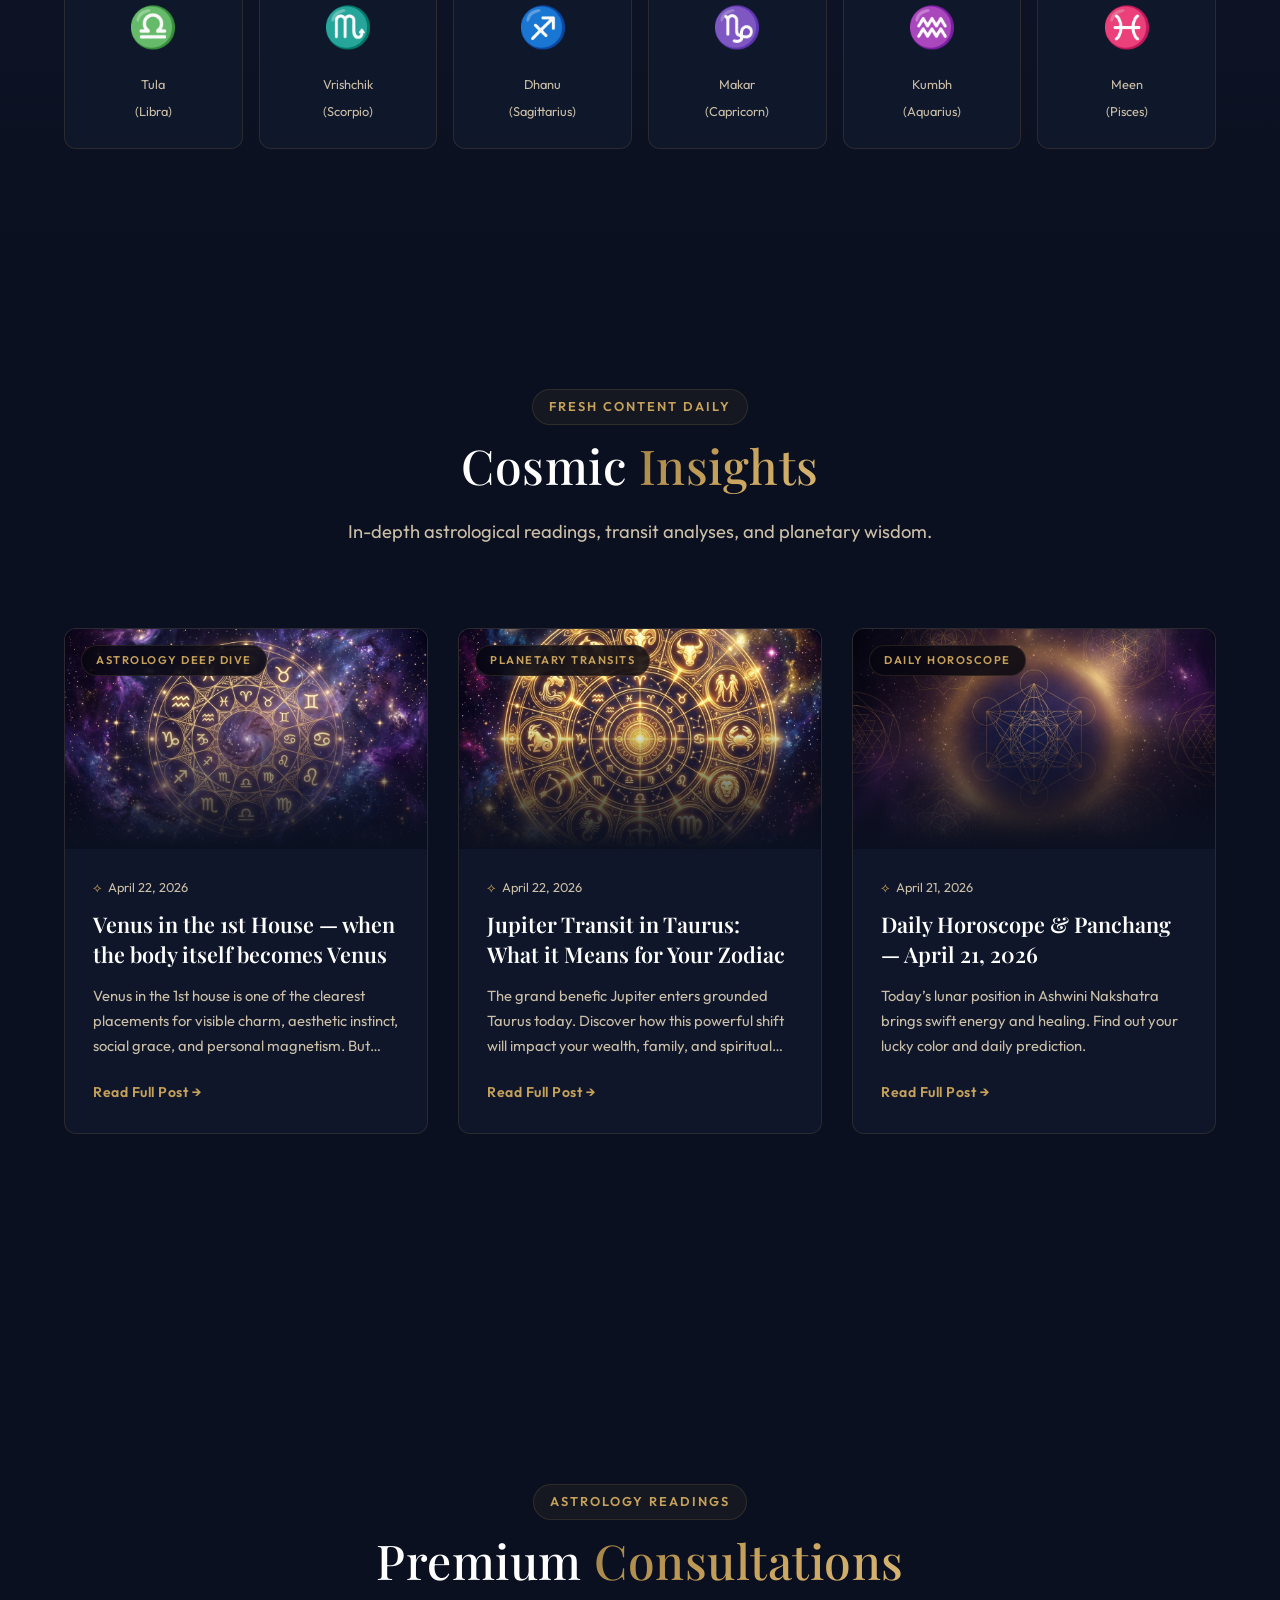
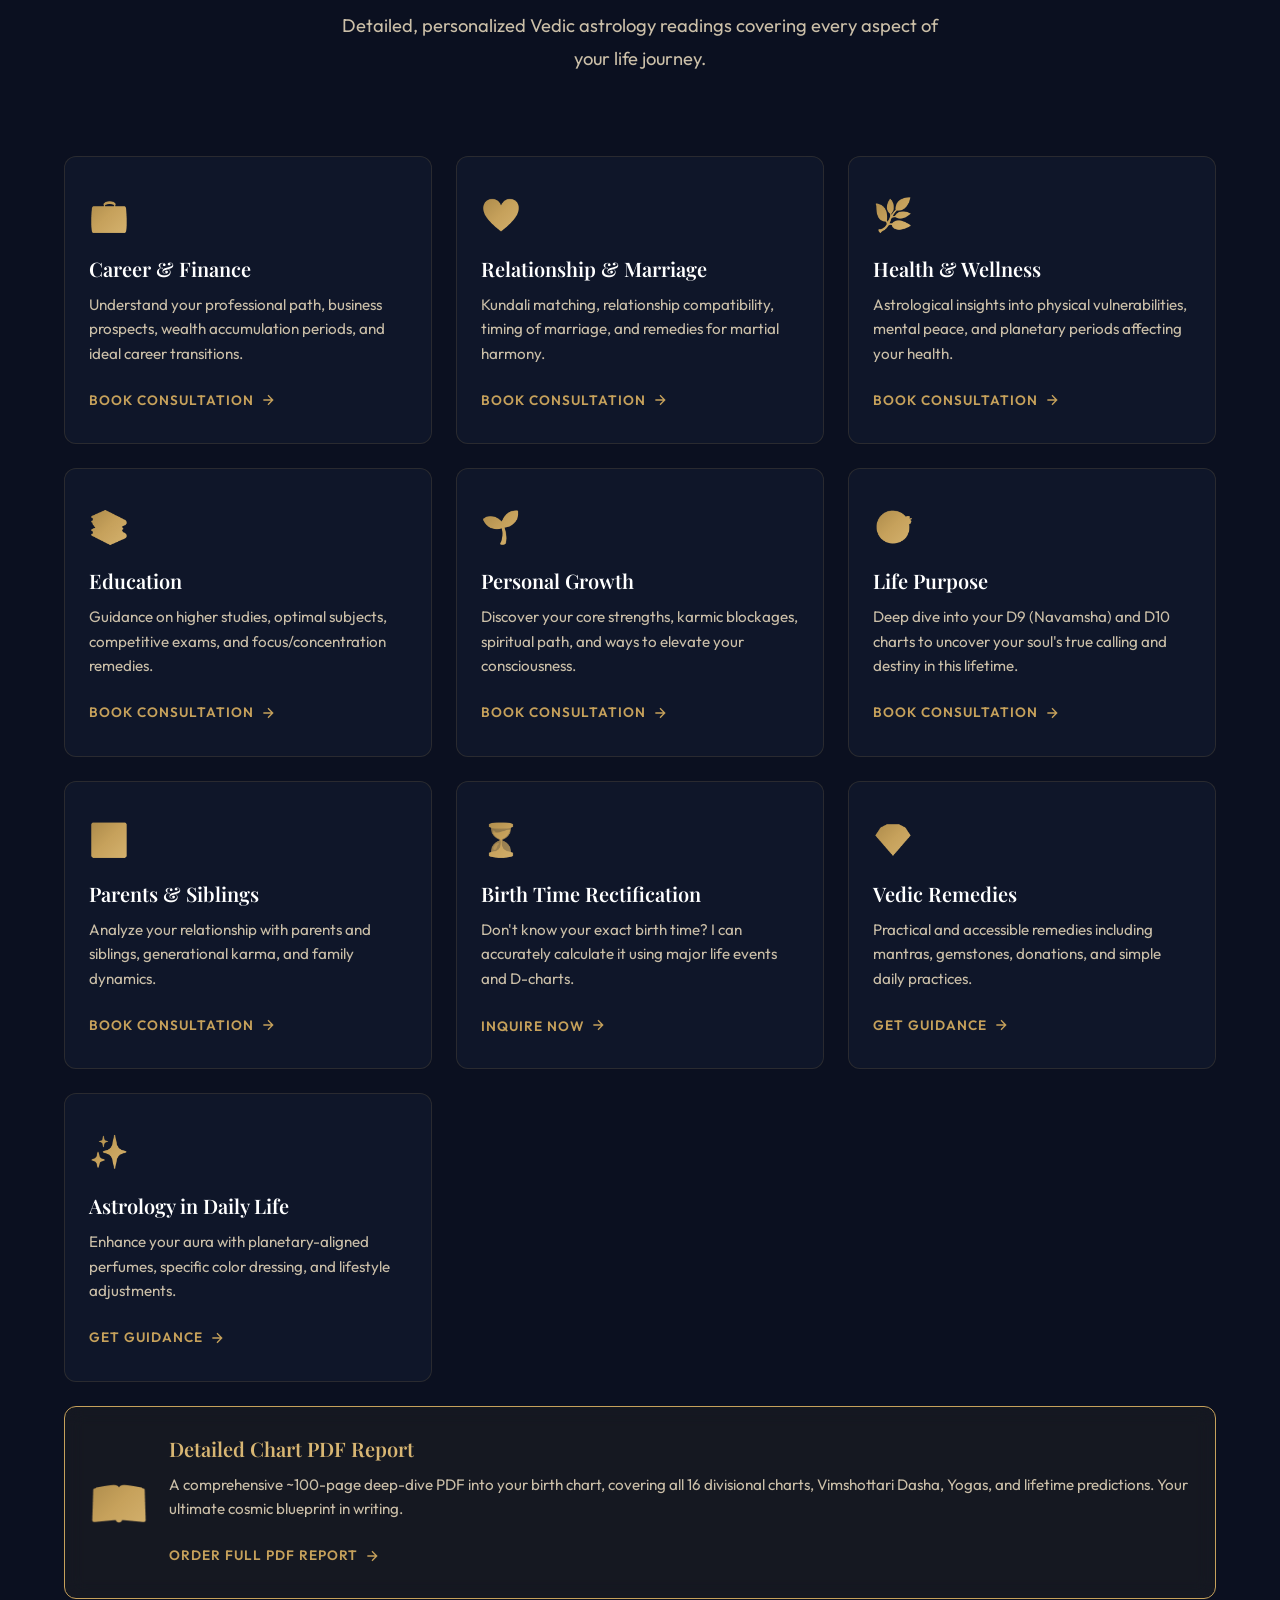
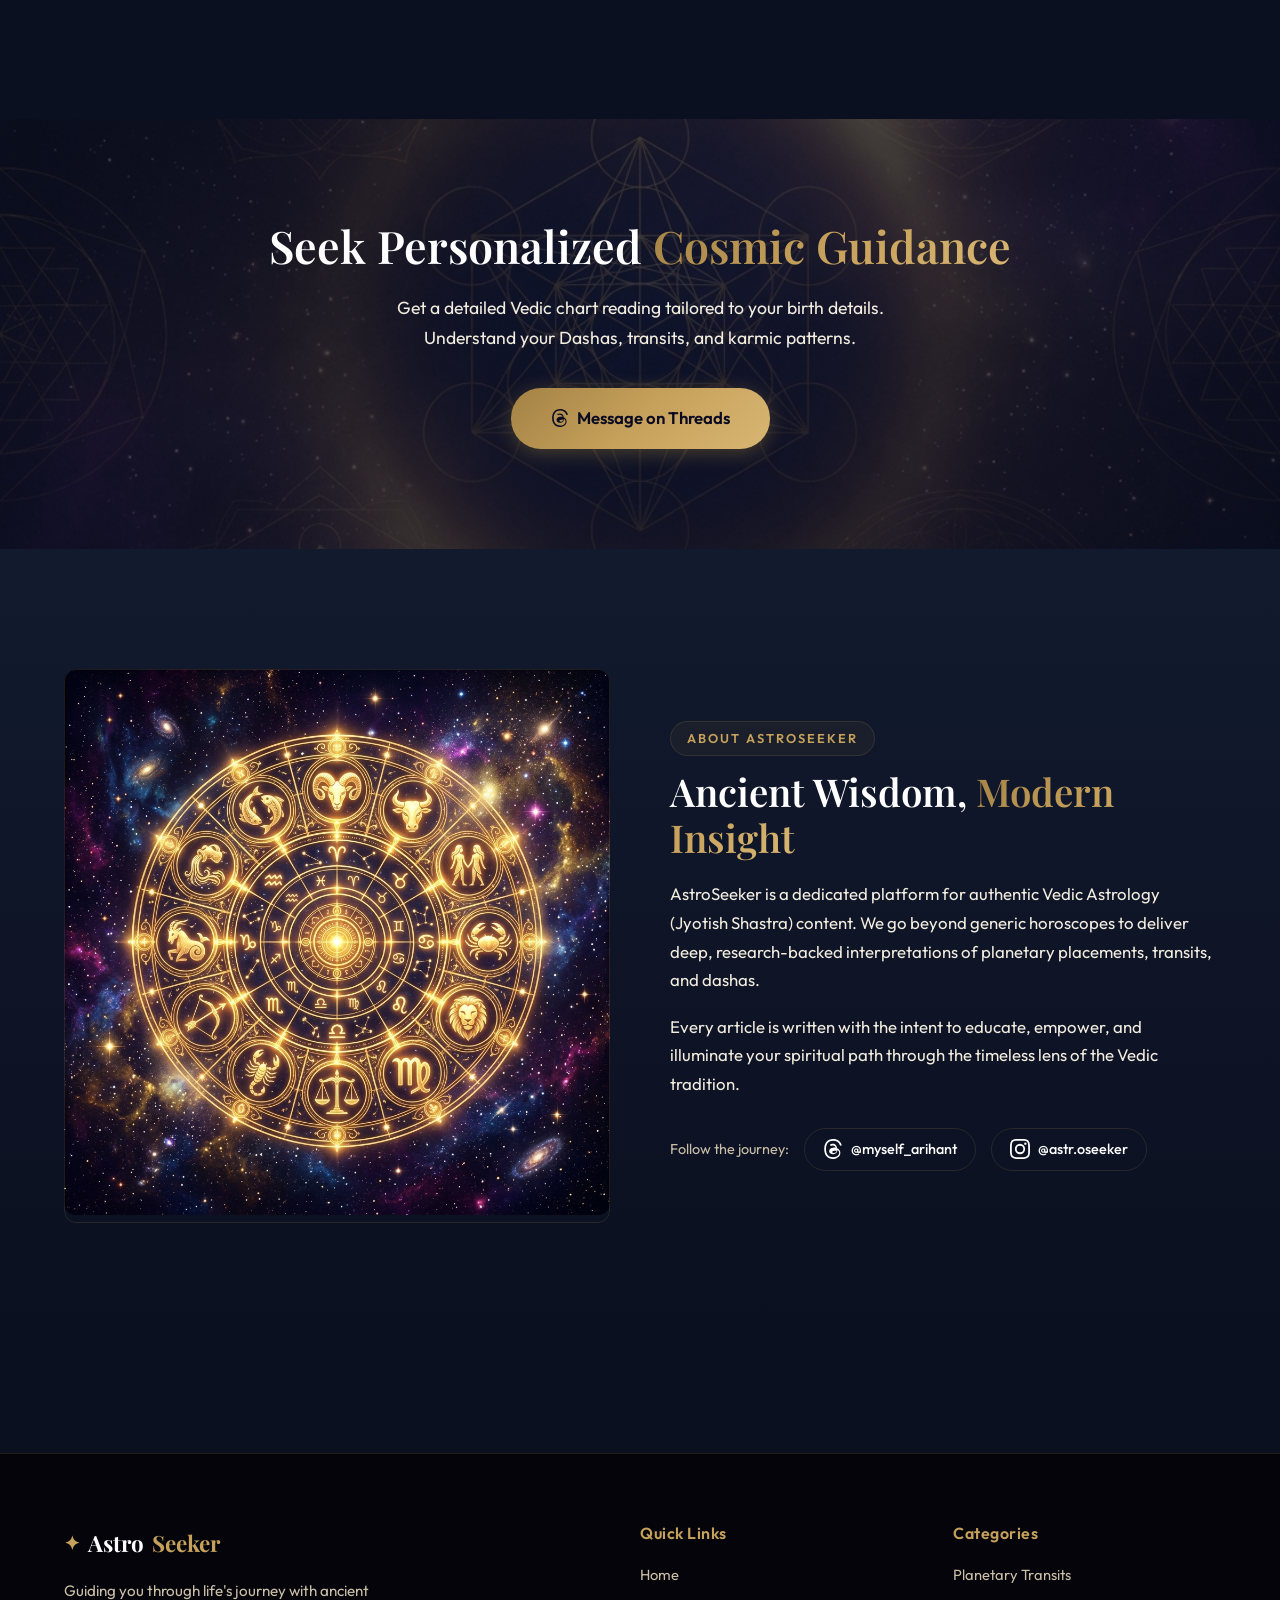
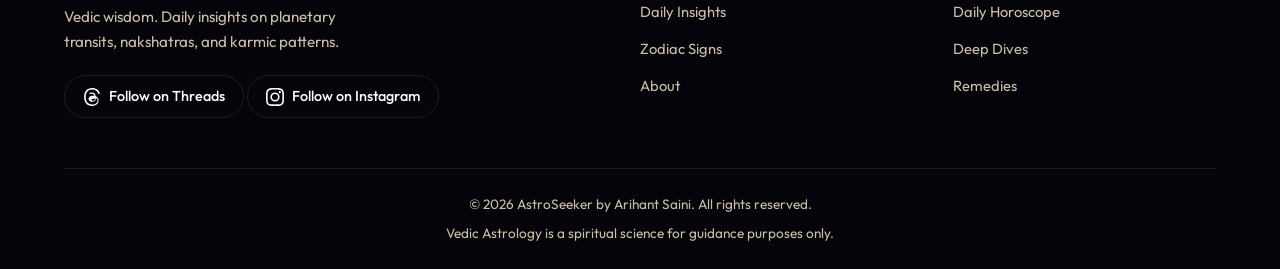
==== commit 907e3ac4: "✨ Redesigned UI to match divine Vastu-inspired Shiva palette with minimalist layout" ====
--- a/vedic-astrology-site/index.html
+++ b/vedic-astrology-site/index.html
@@ -53,29 +53,12 @@
         <div class="hero-bg-overlay"></div>
         <div class="hero-glow"></div>
         <div class="container hero-content">
-            <div class="hero-badge">✦ Vedic Astrology • Jyotish Shastra ✦</div>
-            <h1>Decode Your <span class="text-gradient">Cosmic Blueprint</span></h1>
-            <p class="hero-subtitle">Deep Vedic Astrology insights that go beyond surface-level predictions. Understand your planets, your karma, your path.</p>
-            <div class="hero-actions">
-                <a href="#daily-insights" class="btn-primary">
-                    <span>Read Today's Insight</span>
-                    <svg width="20" height="20" viewBox="0 0 24 24" fill="none" stroke="currentColor" stroke-width="2"><path d="M7 17l9.2-9.2M17 17V7H7"/></svg>
+            <h1 style="margin-top: 10vh;">Decode Karma Through <span class="text-gradient">Vedic Astrology</span></h1>
+            <p class="hero-subtitle">Understand your karma before it manifests. Guidance through time, dharma, and destiny.</p>
+            <div class="hero-actions" style="justify-content: center; margin-top: 40px;">
+                <a href="#services" class="btn-primary btn-large">
+                    <span>Book Consultation</span>
                 </a>
-                <a href="https://www.threads.com/@myself_arihant" target="_blank" class="btn-threads">
-                    <svg width="18" height="18" viewBox="0 0 24 24" fill="currentColor"><path d="M12.186 24h-.007c-3.581-.024-6.334-1.205-8.184-3.509C2.35 18.44 1.5 15.586 1.472 12.01v-.017c.03-3.579.879-6.43 2.525-8.482C5.845 1.205 8.6.024 12.18 0h.014c2.746.02 5.043.725 6.826 2.098 1.677 1.29 2.858 3.13 3.509 5.467l-2.04.569c-1.104-3.96-3.898-5.984-8.304-6.015-2.91.022-5.11.936-6.54 2.717C4.307 6.504 3.616 8.914 3.589 12c.027 3.086.718 5.496 2.057 7.164 1.43 1.783 3.631 2.698 6.54 2.717 2.623-.02 4.358-.631 5.8-2.045 1.647-1.613 1.618-3.593 1.09-4.798-.31-.71-.873-1.3-1.634-1.75-.192 1.352-.622 2.446-1.284 3.272-.886 1.102-2.14 1.704-3.73 1.79-1.202.065-2.361-.218-3.259-.801-1.063-.689-1.685-1.74-1.752-2.96-.065-1.187.408-2.26 1.33-3.022.88-.727 2.1-1.14 3.538-1.209 1.01-.05 1.945.025 2.791.18-.122-.79-.39-1.404-.82-1.83-.596-.59-1.497-.89-2.68-.892h-.031c-.88.003-1.61.209-2.17.614l-1.157-1.652c.852-.596 1.94-.915 3.243-.938h.053c1.723.013 3.065.542 3.988 1.576.795.89 1.273 2.079 1.426 3.54.465.218.897.476 1.293.775 1.06.8 1.832 1.855 2.244 3.07.6 1.77.52 4.46-1.678 6.612-1.88 1.838-4.142 2.634-7.322 2.66zM14.56 14.24c-1.015-.048-3.24.054-3.39 1.296-.072.589.263 1.347 1.808 1.347.08 0 .162-.003.246-.008 1.083-.059 1.908-.454 2.453-1.175.35-.464.583-1.044.72-1.73a9.4 9.4 0 00-1.837.27z"/></svg>
-                    Follow on Threads
-                </a>
-                <a href="https://www.instagram.com/astr.oseeker/" target="_blank" class="btn-threads">
-                    <svg width="18" height="18" viewBox="0 0 24 24" fill="currentColor"><path d="M12 2.163c3.204 0 3.584.012 4.85.07 3.252.148 4.771 1.691 4.919 4.919.058 1.265.069 1.645.069 4.849 0 3.205-.012 3.584-.069 4.849-.149 3.225-1.664 4.771-4.919 4.919-1.266.058-1.644.07-4.85.07-3.204 0-3.584-.012-4.849-.07-3.26-.149-4.771-1.699-4.919-4.92-.058-1.265-.07-1.644-.07-4.849 0-3.204.013-3.583.07-4.849.149-3.227 1.664-4.771 4.919-4.919 1.266-.057 1.645-.069 4.849-.069zM12 0C8.741 0 8.333.014 7.053.072 2.695.272.273 2.69.073 7.052.014 8.333 0 8.741 0 12c0 3.259.014 3.668.072 4.948.2 4.358 2.618 6.78 6.98 6.98C8.333 23.986 8.741 24 12 24c3.259 0 3.668-.014 4.948-.072 4.354-.2 6.782-2.618 6.979-6.98.059-1.28.073-1.689.073-4.948 0-3.259-.014-3.667-.072-4.947-.196-4.354-2.617-6.78-6.979-6.98C15.668.014 15.259 0 12 0zm0 5.838a6.162 6.162 0 100 12.324 6.162 6.162 0 000-12.324zM12 16a4 4 0 110-8 4 4 0 010 8zm6.406-11.845a1.44 1.44 0 100 2.881 1.44 1.44 0 000-2.881z"/></svg>
-                    Follow on Instagram
-                </a>
-            </div>
-            <div class="hero-stats">
-                <div class="stat"><span class="stat-num">12</span><span class="stat-label">Zodiac Signs</span></div>
-                <div class="stat-divider"></div>
-                <div class="stat"><span class="stat-num">27</span><span class="stat-label">Nakshatras</span></div>
-                <div class="stat-divider"></div>
-                <div class="stat"><span class="stat-num">9</span><span class="stat-label">Grahas</span></div>
             </div>
         </div>
     </header>
--- a/vedic-astrology-site/css/styles.css
+++ b/vedic-astrology-site/css/styles.css
@@ -3,31 +3,28 @@
    ============================================= */
 
 :root {
-    --bg-deep: #050510;
-    --bg-surface: rgba(15, 15, 35, 0.85);
-    --bg-card: rgba(20, 18, 50, 0.7);
-    --bg-card-hover: rgba(30, 25, 70, 0.8);
-    --primary: #d4a843;
-    --primary-light: #f0d078;
-    --primary-dark: #a07c2e;
-    --accent: #7b68ee;
-    --accent-light: #9d8df7;
-    --text-main: #b8b8d0;
-    --text-light: #eeeef5;
-    --text-muted: rgba(184, 184, 208, 0.5);
-    --border-subtle: rgba(212, 168, 67, 0.12);
-    --border-glow: rgba(212, 168, 67, 0.3);
+    --bg-deep: #0B1020;
+    --bg-surface: #121A2E;
+    --bg-card: rgba(18, 26, 46, 0.7);
+    --bg-card-hover: rgba(25, 35, 60, 0.8);
+    --primary: #C6A15B;
+    --primary-light: #d8b673;
+    --primary-dark: #a38245;
+    --text-main: #F3EDE0;
+    --text-light: #ffffff;
+    --text-muted: #CBBFA8;
+    --border-subtle: rgba(198, 161, 91, 0.15);
+    --border-glow: rgba(198, 161, 91, 0.3);
     --glass: rgba(255, 255, 255, 0.03);
-    --gold-gradient: linear-gradient(135deg, #d4a843, #f0d078, #d4a843);
-    --purple-gradient: linear-gradient(135deg, #7b68ee, #9d8df7);
-    --cosmic-gradient: linear-gradient(180deg, #0a0a20 0%, #050510 100%);
+    --gold-gradient: linear-gradient(135deg, #a38245, #C6A15B, #d8b673);
+    --cosmic-gradient: linear-gradient(180deg, #121A2E 0%, #0B1020 100%);
     --font-sans: 'Outfit', sans-serif;
     --font-serif: 'Playfair Display', serif;
-    --radius: 16px;
-    --radius-sm: 10px;
-    --shadow-glow: 0 0 30px rgba(212, 168, 67, 0.15);
-    --shadow-card: 0 8px 32px rgba(0, 0, 0, 0.4);
-    --transition: all 0.35s cubic-bezier(0.4, 0, 0.2, 1);
+    --radius: 12px;
+    --radius-sm: 8px;
+    --shadow-glow: 0 0 40px rgba(198, 161, 91, 0.08);
+    --shadow-card: 0 8px 32px rgba(0, 0, 0, 0.3);
+    --transition: all 0.5s cubic-bezier(0.4, 0, 0.2, 1);
 }
 
 /* Reset & Base */
@@ -70,11 +67,11 @@
     background-clip: text;
 }
 
-.section { padding: 80px 0; position: relative; z-index: 1; }
-
-.section-header { text-align: center; margin-bottom: 60px; }
-.section-header h2 { font-size: 2.8rem; margin-bottom: 15px; }
-.section-header p { font-size: 1.1rem; max-width: 550px; margin: 0 auto; color: var(--text-muted); }
+.section { padding: 120px 0; position: relative; z-index: 1; }
+
+.section-header { text-align: center; margin-bottom: 80px; }
+.section-header h2 { font-size: 3rem; margin-bottom: 20px; font-weight: 500; letter-spacing: 0.5px; }
+.section-header p { font-size: 1.15rem; max-width: 600px; margin: 0 auto; color: var(--text-muted); line-height: 1.8; }
 
 .section-tag {
     display: inline-block;
@@ -188,10 +185,10 @@
 .hero-bg-overlay {
     position: absolute;
     top: 0; left: 0; width: 100%; height: 100%;
-    background-image: url('../assets/cosmic_banner.png');
+    background-image: url('../assets/hero_mandala.png');
     background-size: cover;
     background-position: center;
-    opacity: 0.2;
+    opacity: 0.05;
     z-index: 0;
 }
 
@@ -200,42 +197,35 @@
     top: 50%; left: 50%;
     transform: translate(-50%, -50%);
     width: 600px; height: 600px;
-    background: radial-gradient(circle, rgba(212, 168, 67, 0.08) 0%, transparent 70%);
+    background: radial-gradient(circle, rgba(198, 161, 91, 0.05) 0%, transparent 70%);
     border-radius: 50%;
     z-index: 0;
-    animation: breathe 6s ease-in-out infinite;
-}
-
-@keyframes breathe { 0%, 100% { transform: translate(-50%, -50%) scale(1); } 50% { transform: translate(-50%, -50%) scale(1.15); } }
+    animation: breathe 12s ease-in-out infinite;
+}
+
+@keyframes breathe { 0%, 100% { transform: translate(-50%, -50%) scale(1); } 50% { transform: translate(-50%, -50%) scale(1.05); } }
 
 .hero-content { text-align: center; position: relative; z-index: 2; }
 
-.hero-badge {
-    display: inline-block;
-    font-size: 0.8rem;
-    letter-spacing: 3px;
-    text-transform: uppercase;
-    color: var(--primary);
-    margin-bottom: 30px;
-    padding: 10px 24px;
-    border: 1px solid var(--border-subtle);
-    border-radius: 30px;
-    background: rgba(212, 168, 67, 0.05);
-    animation: fadeInUp 1s ease;
+@keyframes slowFadeIn {
+    0% { opacity: 0; transform: translateY(10px); }
+    100% { opacity: 1; transform: translateY(0); }
 }
 
 .hero-content h1 {
     font-size: 4.5rem;
     margin-bottom: 25px;
-    animation: fadeInUp 1s ease 0.2s both;
+    animation: slowFadeIn 2s ease 0.2s both;
+    letter-spacing: -1px;
 }
 
 .hero-subtitle {
-    font-size: 1.2rem;
+    font-size: 1.25rem;
     max-width: 600px;
     margin: 0 auto 40px;
-    color: var(--text-main);
-    animation: fadeInUp 1s ease 0.4s both;
+    color: var(--text-muted);
+    animation: slowFadeIn 2s ease 0.8s both;
+    line-height: 1.8;
 }
 
 .hero-actions {
@@ -244,27 +234,8 @@
     justify-content: center;
     flex-wrap: wrap;
     margin-bottom: 60px;
-    animation: fadeInUp 1s ease 0.6s both;
-}
-
-.hero-stats {
-    display: flex;
-    justify-content: center;
-    align-items: center;
-    gap: 40px;
-    animation: fadeInUp 1s ease 0.8s both;
-}
-
-.stat { text-align: center; }
-.stat-num {
-    display: block;
-    font-family: var(--font-serif);
-    font-size: 2.5rem;
-    font-weight: 700;
-    color: var(--primary);
-}
-.stat-label { font-size: 0.85rem; color: var(--text-muted); letter-spacing: 1px; text-transform: uppercase; }
-.stat-divider { width: 1px; height: 40px; background: var(--border-subtle); }
+    animation: slowFadeIn 2s ease 1.4s both;
+}
 
 @keyframes fadeInUp {
     from { opacity: 0; transform: translateY(30px); }
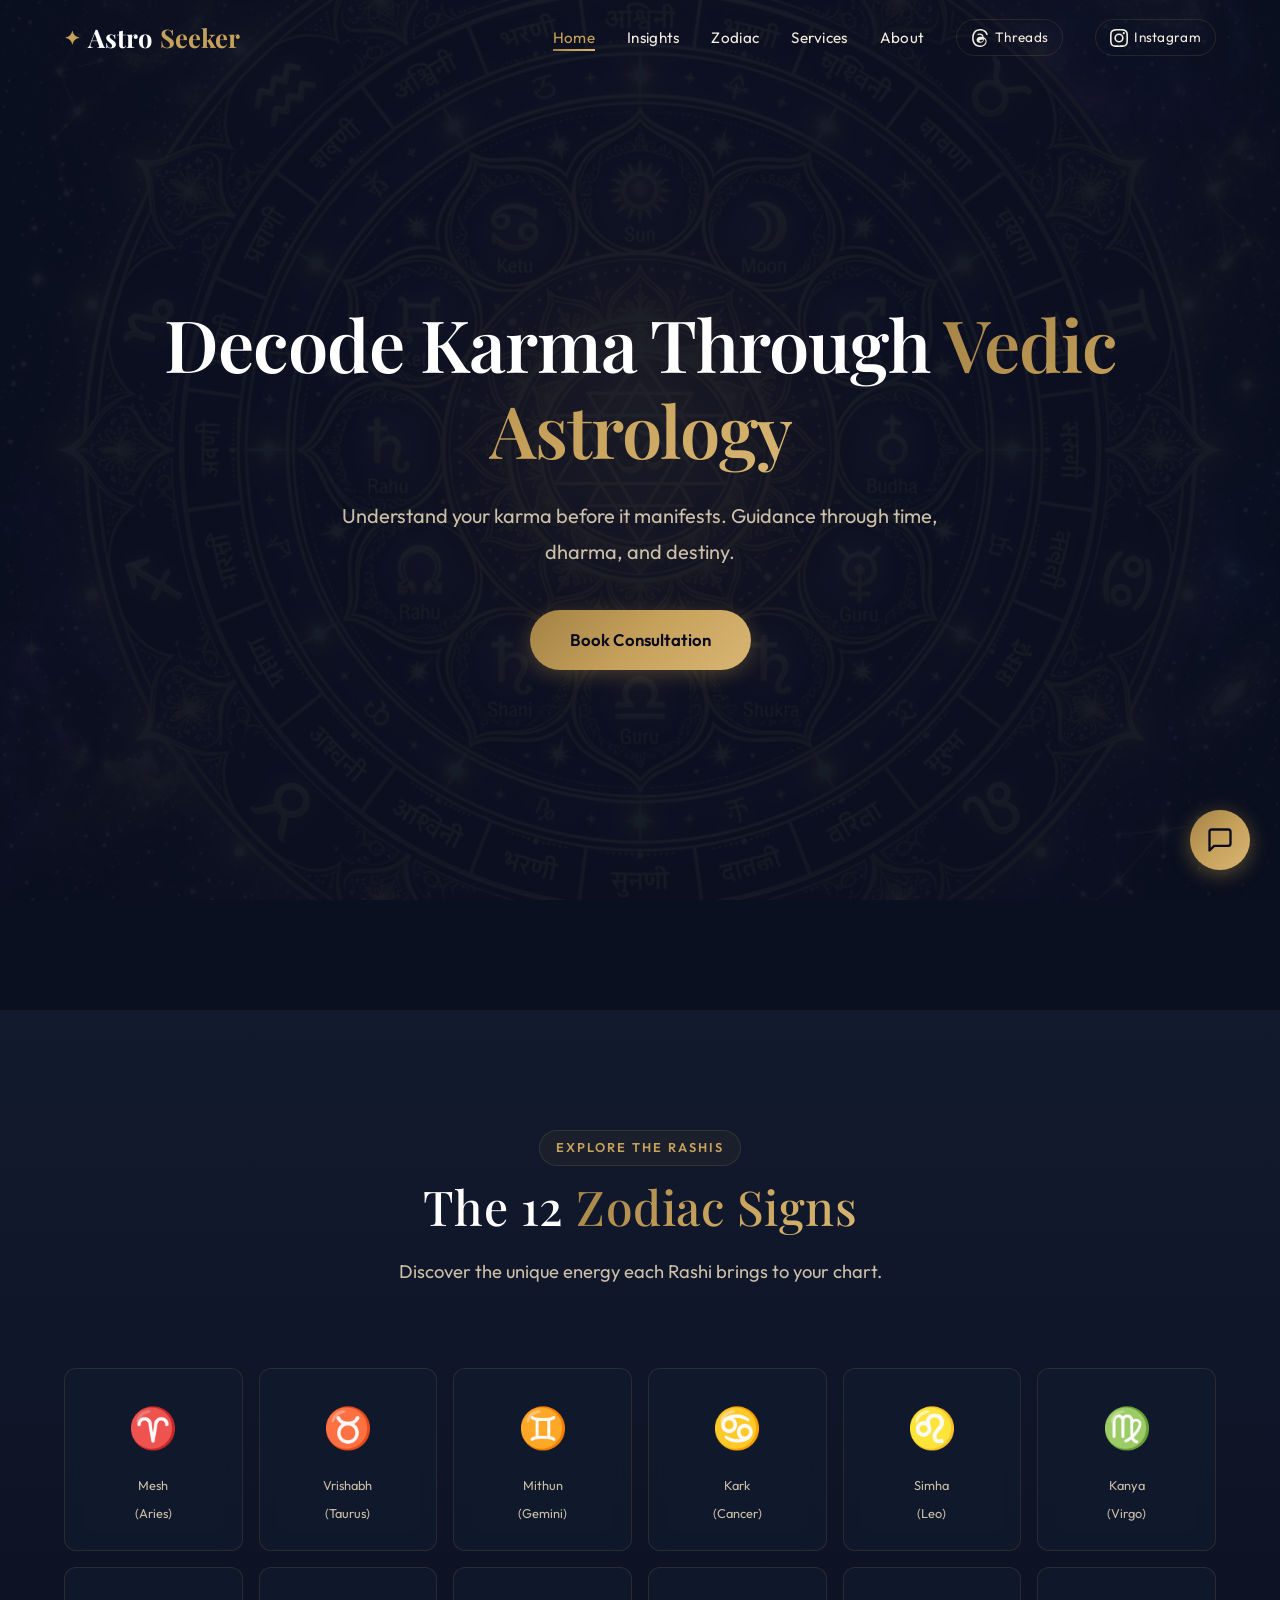
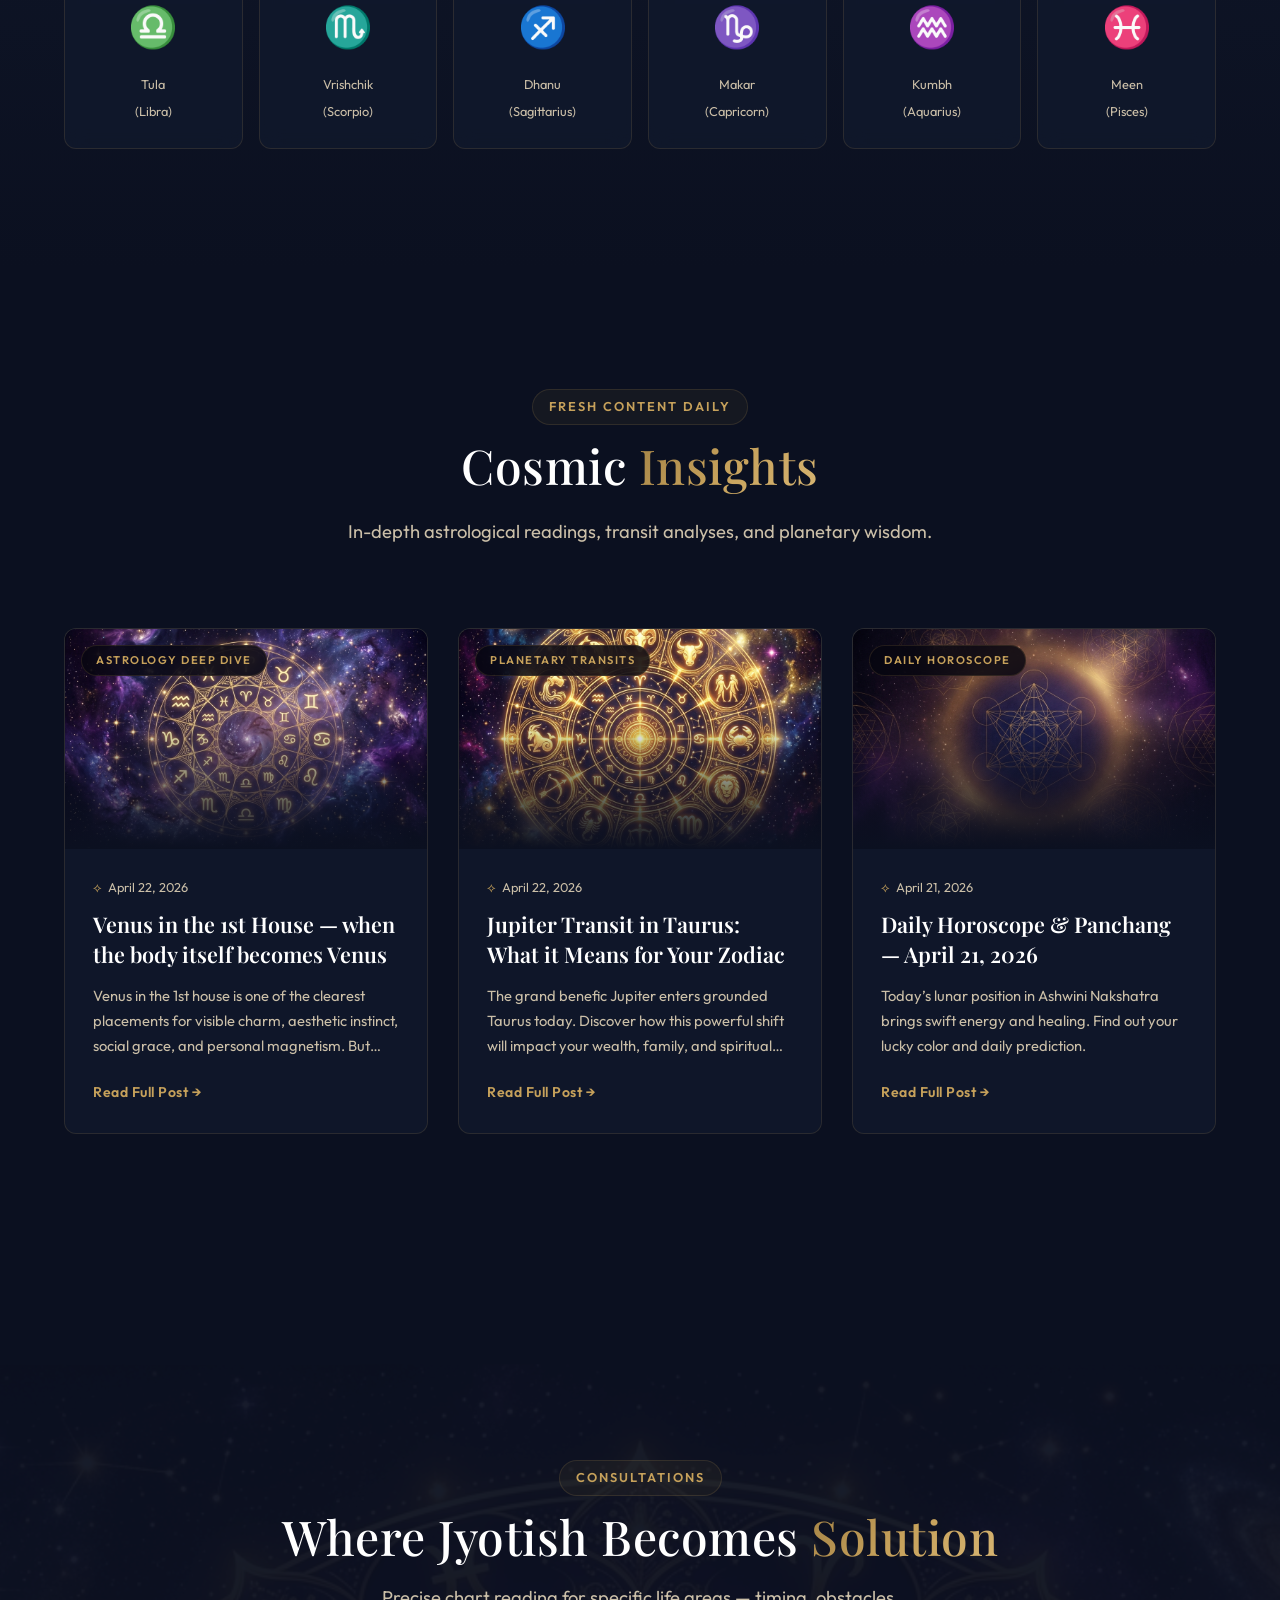
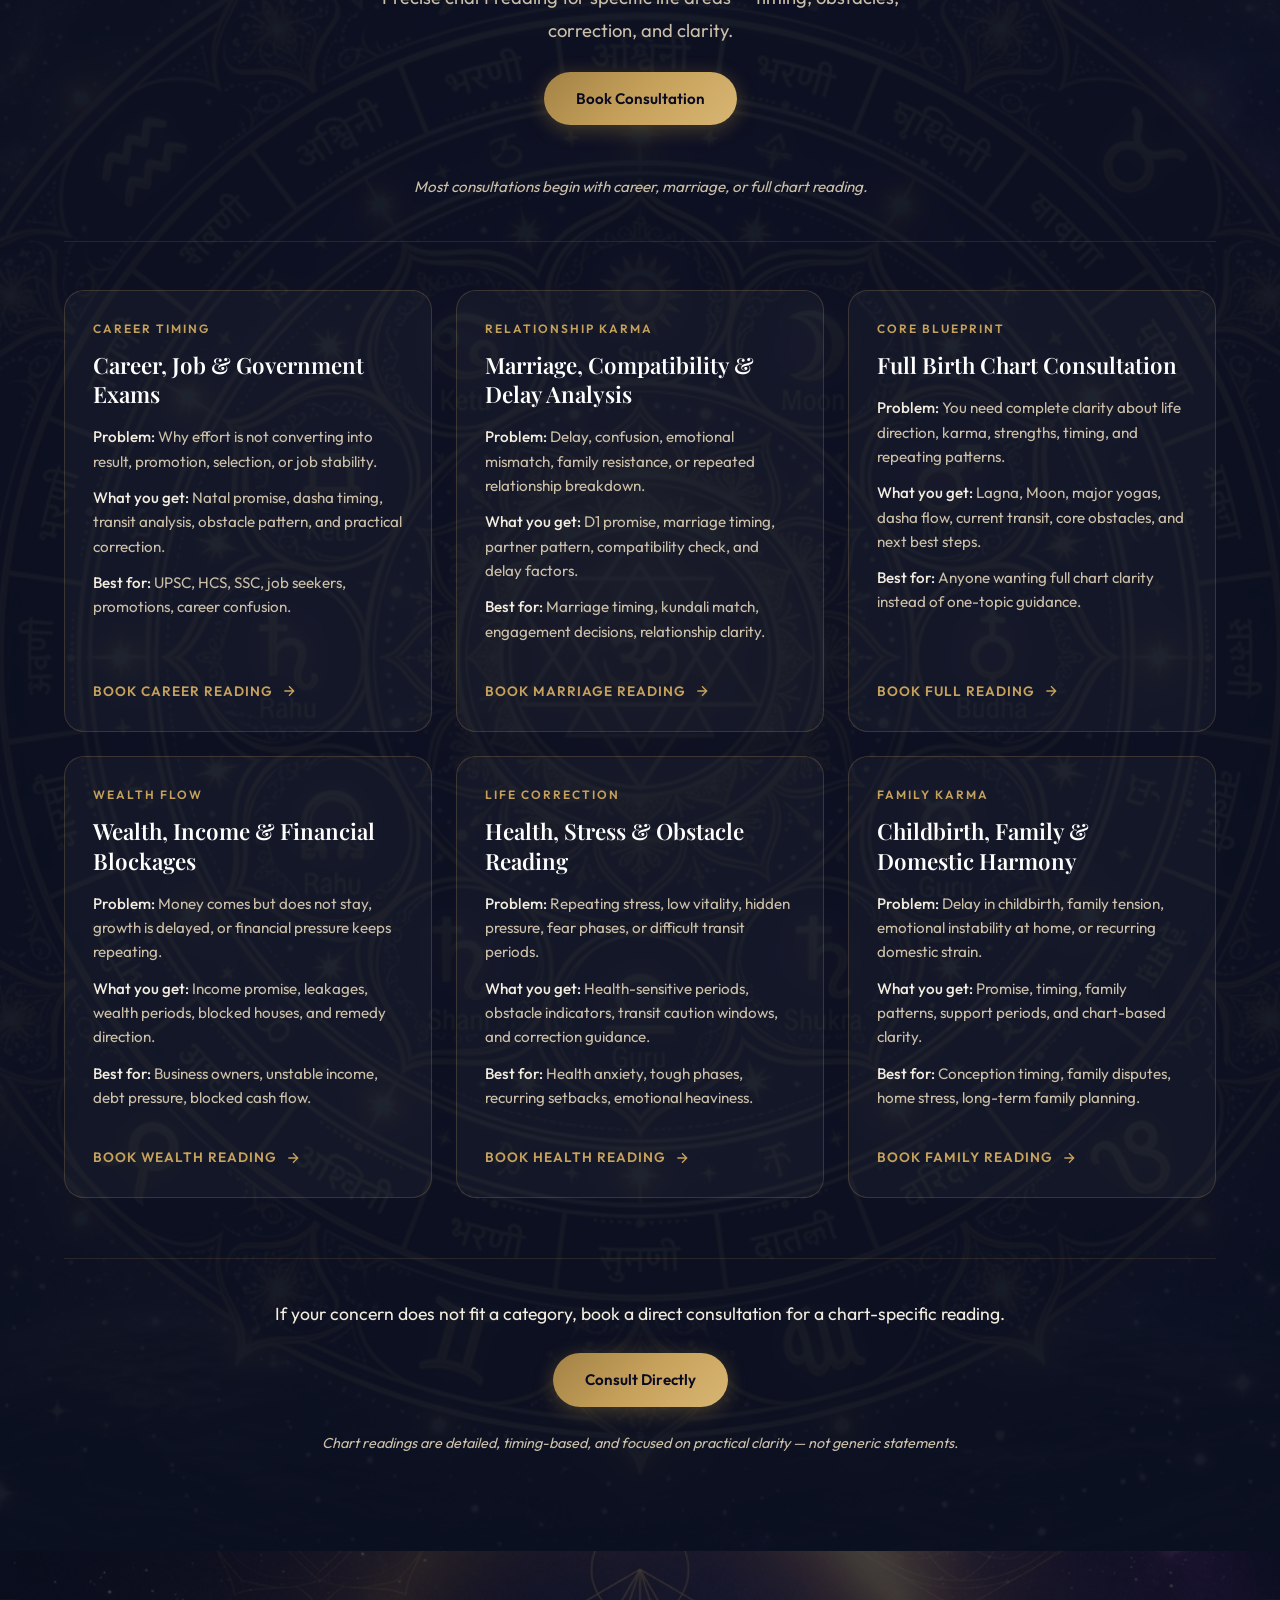
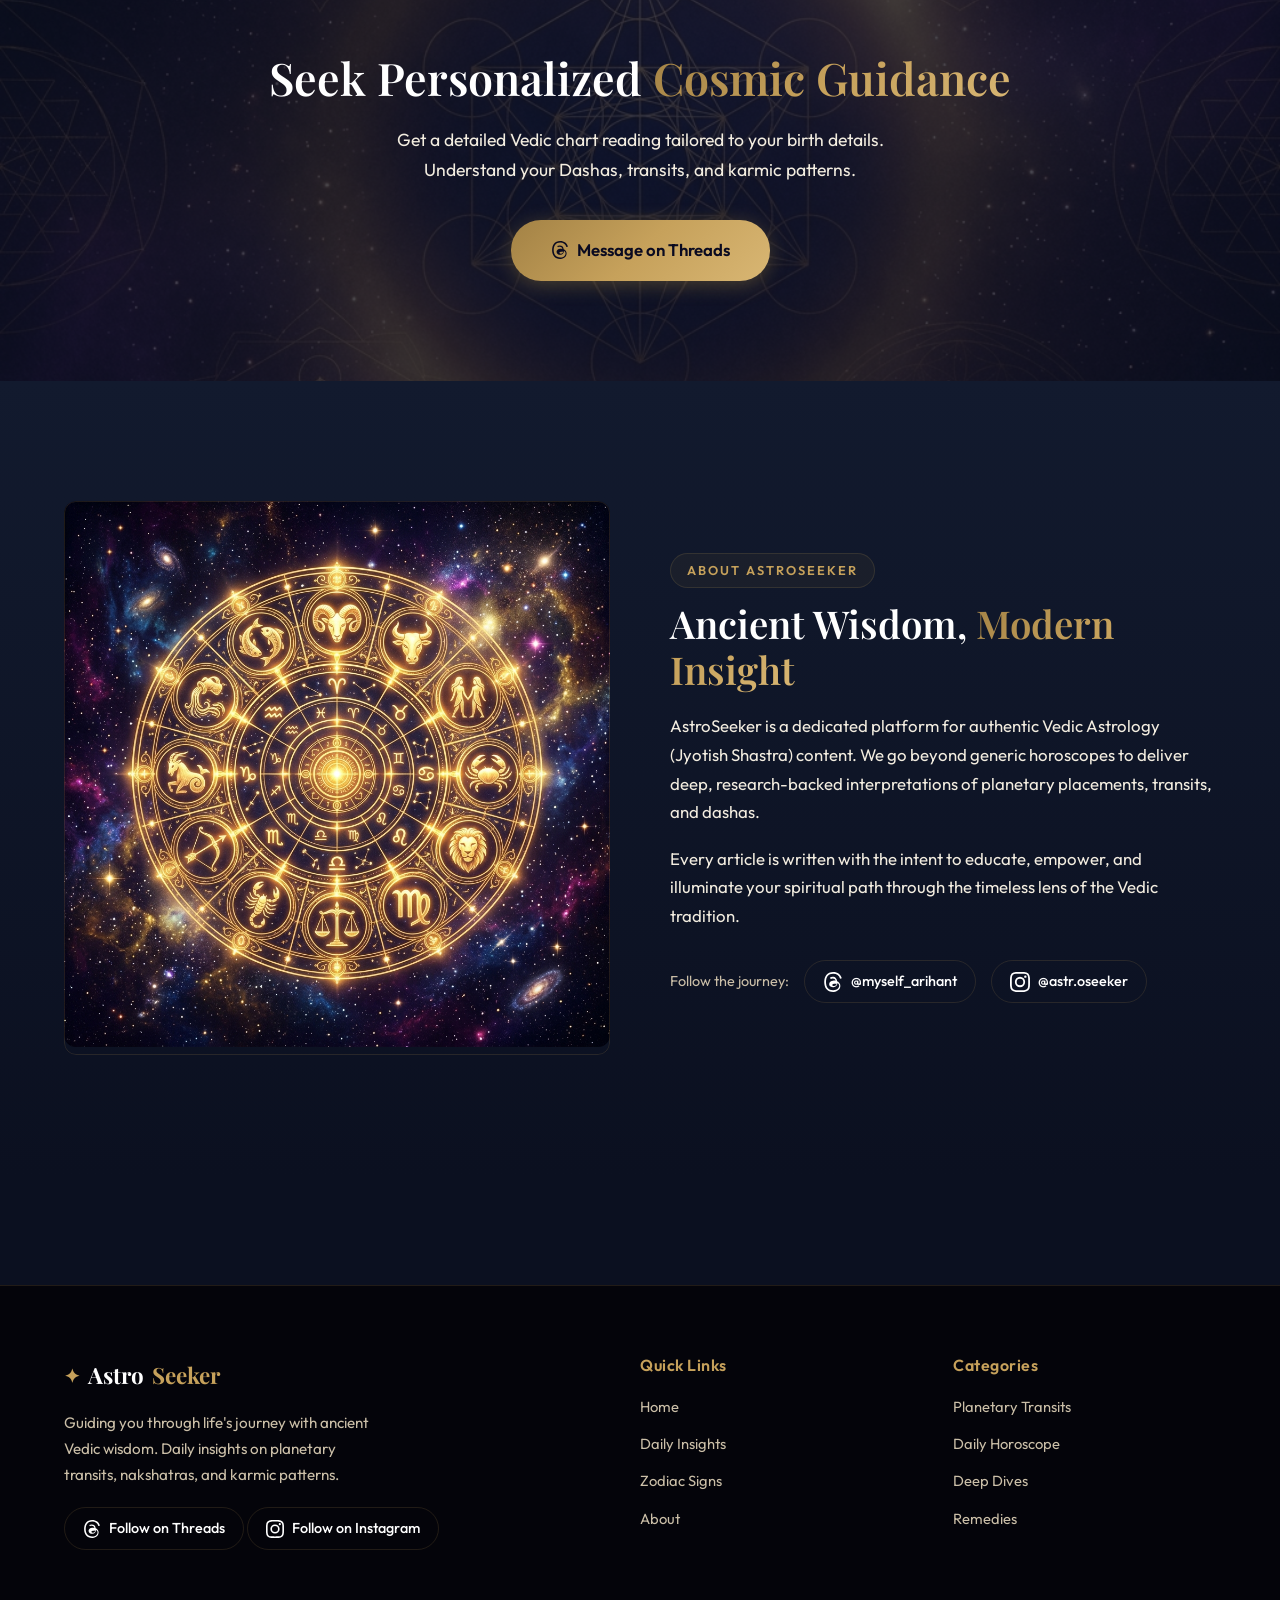
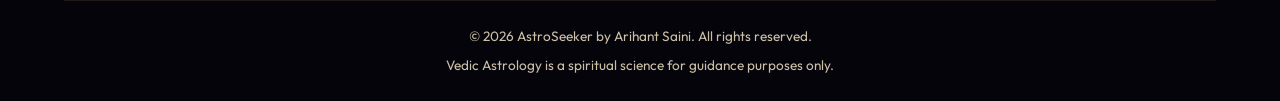
==== commit 5c02ee05: "✨ Rebuilt Services section with strict Vastu hierarchy, conversion copy, and premium styling" ====
--- a/vedic-astrology-site/index.html
+++ b/vedic-astrology-site/index.html
@@ -116,103 +116,106 @@
 
     <!-- Services Section -->
     <section id="services" class="section services-section">
-        <div class="container">
+        <div class="container" style="max-width: 1200px; padding: 0 24px;">
             <div class="section-header">
-                <span class="section-tag">Astrology Readings</span>
-                <h2>Premium <span class="text-gradient">Consultations</span></h2>
-                <p>Detailed, personalized Vedic astrology readings covering every aspect of your life journey.</p>
+                <span class="section-tag" style="margin-bottom: 12px;">CONSULTATIONS</span>
+                <h2 style="margin-bottom: 16px;">Where Jyotish Becomes <span class="text-gradient">Solution</span></h2>
+                <p style="margin-bottom: 24px;">Precise chart reading for specific life areas — timing, obstacles, correction, and clarity.</p>
+                <div class="header-cta">
+                    <a href="https://wa.me/919057918251?text=Hi!%20I%20would%20like%20to%20Book%20a%20Consultation." target="_blank" class="btn-primary">
+                        <span>Book Consultation</span>
+                    </a>
+                </div>
+                <p style="margin-top: 48px; color: var(--text-muted); font-size: 0.95rem; font-style: italic;">Most consultations begin with career, marriage, or full chart reading.</p>
             </div>
             <div class="services-grid">
-                <div class="service-card">
-                    <span class="service-icon">💼</span>
-                    <h3 class="service-title">Career & Finance</h3>
-                    <p class="service-desc">Understand your professional path, business prospects, wealth accumulation periods, and ideal career transitions.</p>
-                    <a href="https://wa.me/919057918251?text=Hi!%20I%20am%20interested%20in%20the%20Career%20%26%20Finance%20Astrology%20Reading." target="_blank" class="service-btn">
-                        Book Consultation <svg width="16" height="16" viewBox="0 0 24 24" fill="none" stroke="currentColor" stroke-width="2"><path d="M5 12h14M12 5l7 7-7 7"/></svg>
-                    </a>
-                </div>
-                <div class="service-card">
-                    <span class="service-icon">❤️</span>
-                    <h3 class="service-title">Relationship & Marriage</h3>
-                    <p class="service-desc">Kundali matching, relationship compatibility, timing of marriage, and remedies for martial harmony.</p>
-                    <a href="https://wa.me/919057918251?text=Hi!%20I%20am%20interested%20in%20the%20Relationship%20%26%20Marriage%20Astrology%20Reading." target="_blank" class="service-btn">
-                        Book Consultation <svg width="16" height="16" viewBox="0 0 24 24" fill="none" stroke="currentColor" stroke-width="2"><path d="M5 12h14M12 5l7 7-7 7"/></svg>
-                    </a>
-                </div>
-                <div class="service-card">
-                    <span class="service-icon">🌿</span>
-                    <h3 class="service-title">Health & Wellness</h3>
-                    <p class="service-desc">Astrological insights into physical vulnerabilities, mental peace, and planetary periods affecting your health.</p>
-                    <a href="https://wa.me/919057918251?text=Hi!%20I%20am%20interested%20in%20the%20Health%20%26%20Wellness%20Astrology%20Reading." target="_blank" class="service-btn">
-                        Book Consultation <svg width="16" height="16" viewBox="0 0 24 24" fill="none" stroke="currentColor" stroke-width="2"><path d="M5 12h14M12 5l7 7-7 7"/></svg>
-                    </a>
-                </div>
-                <div class="service-card">
-                    <span class="service-icon">📚</span>
-                    <h3 class="service-title">Education</h3>
-                    <p class="service-desc">Guidance on higher studies, optimal subjects, competitive exams, and focus/concentration remedies.</p>
-                    <a href="https://wa.me/919057918251?text=Hi!%20I%20am%20interested%20in%20an%20Education%20Astrology%20Reading." target="_blank" class="service-btn">
-                        Book Consultation <svg width="16" height="16" viewBox="0 0 24 24" fill="none" stroke="currentColor" stroke-width="2"><path d="M5 12h14M12 5l7 7-7 7"/></svg>
-                    </a>
-                </div>
-                <div class="service-card">
-                    <span class="service-icon">🌱</span>
-                    <h3 class="service-title">Personal Growth</h3>
-                    <p class="service-desc">Discover your core strengths, karmic blockages, spiritual path, and ways to elevate your consciousness.</p>
-                    <a href="https://wa.me/919057918251?text=Hi!%20I%20am%20interested%20in%20a%20Personal%20Growth%20Astrology%20Reading." target="_blank" class="service-btn">
-                        Book Consultation <svg width="16" height="16" viewBox="0 0 24 24" fill="none" stroke="currentColor" stroke-width="2"><path d="M5 12h14M12 5l7 7-7 7"/></svg>
-                    </a>
-                </div>
-                <div class="service-card">
-                    <span class="service-icon">🎯</span>
-                    <h3 class="service-title">Life Purpose</h3>
-                    <p class="service-desc">Deep dive into your D9 (Navamsha) and D10 charts to uncover your soul's true calling and destiny in this lifetime.</p>
-                    <a href="https://wa.me/919057918251?text=Hi!%20I%20am%20interested%20in%20a%20Life%20Purpose%20Astrology%20Reading." target="_blank" class="service-btn">
-                        Book Consultation <svg width="16" height="16" viewBox="0 0 24 24" fill="none" stroke="currentColor" stroke-width="2"><path d="M5 12h14M12 5l7 7-7 7"/></svg>
-                    </a>
-                </div>
-                <div class="service-card">
-                    <span class="service-icon">👨‍👩‍👧‍👦</span>
-                    <h3 class="service-title">Parents & Siblings</h3>
-                    <p class="service-desc">Analyze your relationship with parents and siblings, generational karma, and family dynamics.</p>
-                    <a href="https://wa.me/919057918251?text=Hi!%20I%20am%20interested%20in%20the%20Parents%20%26%20Siblings%20Astrology%20Reading." target="_blank" class="service-btn">
-                        Book Consultation <svg width="16" height="16" viewBox="0 0 24 24" fill="none" stroke="currentColor" stroke-width="2"><path d="M5 12h14M12 5l7 7-7 7"/></svg>
-                    </a>
-                </div>
-                <div class="service-card">
-                    <span class="service-icon">⏳</span>
-                    <h3 class="service-title">Birth Time Rectification</h3>
-                    <p class="service-desc">Don't know your exact birth time? I can accurately calculate it using major life events and D-charts.</p>
-                    <a href="https://wa.me/919057918251?text=Hi!%20I%20need%20help%20with%20Birth%20Time%20Rectification." target="_blank" class="service-btn">
-                        Inquire Now <svg width="16" height="16" viewBox="0 0 24 24" fill="none" stroke="currentColor" stroke-width="2"><path d="M5 12h14M12 5l7 7-7 7"/></svg>
-                    </a>
-                </div>
-                <div class="service-card">
-                    <span class="service-icon">💎</span>
-                    <h3 class="service-title">Vedic Remedies</h3>
-                    <p class="service-desc">Practical and accessible remedies including mantras, gemstones, donations, and simple daily practices.</p>
-                    <a href="https://wa.me/919057918251?text=Hi!%20I%20am%20looking%20for%20guidance%20on%20Vedic%20Remedies." target="_blank" class="service-btn">
-                        Get Guidance <svg width="16" height="16" viewBox="0 0 24 24" fill="none" stroke="currentColor" stroke-width="2"><path d="M5 12h14M12 5l7 7-7 7"/></svg>
-                    </a>
-                </div>
-                <div class="service-card">
-                    <span class="service-icon">✨</span>
-                    <h3 class="service-title">Astrology in Daily Life</h3>
-                    <p class="service-desc">Enhance your aura with planetary-aligned perfumes, specific color dressing, and lifestyle adjustments.</p>
-                    <a href="https://wa.me/919057918251?text=Hi!%20I%20want%20to%20learn%20about%20applying%20Astrology%20in%20my%20Daily%20Life." target="_blank" class="service-btn">
-                        Get Guidance <svg width="16" height="16" viewBox="0 0 24 24" fill="none" stroke="currentColor" stroke-width="2"><path d="M5 12h14M12 5l7 7-7 7"/></svg>
-                    </a>
-                </div>
-                <div class="service-card" style="grid-column: 1 / -1; display: flex; align-items: center; gap: 20px; background: rgba(212, 168, 67, 0.05); border-color: var(--primary);">
-                    <span class="service-icon" style="font-size: 3rem; margin: 0;">📖</span>
-                    <div>
-                        <h3 class="service-title" style="color: var(--primary-light);">Detailed Chart PDF Report</h3>
-                        <p class="service-desc">A comprehensive ~100-page deep-dive PDF into your birth chart, covering all 16 divisional charts, Vimshottari Dasha, Yogas, and lifetime predictions. Your ultimate cosmic blueprint in writing.</p>
-                        <a href="https://wa.me/919057918251?text=Hi!%20I%20would%20like%20to%20order%20the%20Detailed%20100-Page%20Astrology%20Chart%20PDF%20Report." target="_blank" class="service-btn">
-                            Order Full PDF Report <svg width="16" height="16" viewBox="0 0 24 24" fill="none" stroke="currentColor" stroke-width="2"><path d="M5 12h14M12 5l7 7-7 7"/></svg>
-                        </a>
-                    </div>
-                </div>
+                <!-- 1. Career -->
+                <div class="service-card">
+                    <span class="service-label">Career Timing</span>
+                    <h3 class="service-title">Career, Job & Government Exams</h3>
+                    <div class="service-details">
+                        <p><strong>Problem:</strong> Why effort is not converting into result, promotion, selection, or job stability.</p>
+                        <p><strong>What you get:</strong> Natal promise, dasha timing, transit analysis, obstacle pattern, and practical correction.</p>
+                        <p><strong>Best for:</strong> UPSC, HCS, SSC, job seekers, promotions, career confusion.</p>
+                    </div>
+                    <a href="https://wa.me/919057918251?text=Hi!%20I%20am%20interested%20in%20the%20Career%20Reading." target="_blank" class="service-btn">
+                        Book Career Reading <svg width="16" height="16" viewBox="0 0 24 24" fill="none" stroke="currentColor" stroke-width="2"><path d="M5 12h14M12 5l7 7-7 7"/></svg>
+                    </a>
+                </div>
+                <!-- 2. Marriage -->
+                <div class="service-card">
+                    <span class="service-label">Relationship Karma</span>
+                    <h3 class="service-title">Marriage, Compatibility & Delay Analysis</h3>
+                    <div class="service-details">
+                        <p><strong>Problem:</strong> Delay, confusion, emotional mismatch, family resistance, or repeated relationship breakdown.</p>
+                        <p><strong>What you get:</strong> D1 promise, marriage timing, partner pattern, compatibility check, and delay factors.</p>
+                        <p><strong>Best for:</strong> Marriage timing, kundali match, engagement decisions, relationship clarity.</p>
+                    </div>
+                    <a href="https://wa.me/919057918251?text=Hi!%20I%20am%20interested%20in%20the%20Marriage%20Reading." target="_blank" class="service-btn">
+                        Book Marriage Reading <svg width="16" height="16" viewBox="0 0 24 24" fill="none" stroke="currentColor" stroke-width="2"><path d="M5 12h14M12 5l7 7-7 7"/></svg>
+                    </a>
+                </div>
+                <!-- 3. Full Chart -->
+                <div class="service-card">
+                    <span class="service-label">Core Blueprint</span>
+                    <h3 class="service-title">Full Birth Chart Consultation</h3>
+                    <div class="service-details">
+                        <p><strong>Problem:</strong> You need complete clarity about life direction, karma, strengths, timing, and repeating patterns.</p>
+                        <p><strong>What you get:</strong> Lagna, Moon, major yogas, dasha flow, current transit, core obstacles, and next best steps.</p>
+                        <p><strong>Best for:</strong> Anyone wanting full chart clarity instead of one-topic guidance.</p>
+                    </div>
+                    <a href="https://wa.me/919057918251?text=Hi!%20I%20am%20interested%20in%20a%20Full%20Reading." target="_blank" class="service-btn">
+                        Book Full Reading <svg width="16" height="16" viewBox="0 0 24 24" fill="none" stroke="currentColor" stroke-width="2"><path d="M5 12h14M12 5l7 7-7 7"/></svg>
+                    </a>
+                </div>
+                <!-- 4. Wealth -->
+                <div class="service-card">
+                    <span class="service-label">Wealth Flow</span>
+                    <h3 class="service-title">Wealth, Income & Financial Blockages</h3>
+                    <div class="service-details">
+                        <p><strong>Problem:</strong> Money comes but does not stay, growth is delayed, or financial pressure keeps repeating.</p>
+                        <p><strong>What you get:</strong> Income promise, leakages, wealth periods, blocked houses, and remedy direction.</p>
+                        <p><strong>Best for:</strong> Business owners, unstable income, debt pressure, blocked cash flow.</p>
+                    </div>
+                    <a href="https://wa.me/919057918251?text=Hi!%20I%20am%20interested%20in%20the%20Wealth%20Reading." target="_blank" class="service-btn">
+                        Book Wealth Reading <svg width="16" height="16" viewBox="0 0 24 24" fill="none" stroke="currentColor" stroke-width="2"><path d="M5 12h14M12 5l7 7-7 7"/></svg>
+                    </a>
+                </div>
+                <!-- 5. Health -->
+                <div class="service-card">
+                    <span class="service-label">Life Correction</span>
+                    <h3 class="service-title">Health, Stress & Obstacle Reading</h3>
+                    <div class="service-details">
+                        <p><strong>Problem:</strong> Repeating stress, low vitality, hidden pressure, fear phases, or difficult transit periods.</p>
+                        <p><strong>What you get:</strong> Health-sensitive periods, obstacle indicators, transit caution windows, and correction guidance.</p>
+                        <p><strong>Best for:</strong> Health anxiety, tough phases, recurring setbacks, emotional heaviness.</p>
+                    </div>
+                    <a href="https://wa.me/919057918251?text=Hi!%20I%20am%20interested%20in%20the%20Health%20Reading." target="_blank" class="service-btn">
+                        Book Health Reading <svg width="16" height="16" viewBox="0 0 24 24" fill="none" stroke="currentColor" stroke-width="2"><path d="M5 12h14M12 5l7 7-7 7"/></svg>
+                    </a>
+                </div>
+                <!-- 6. Family -->
+                <div class="service-card">
+                    <span class="service-label">Family Karma</span>
+                    <h3 class="service-title">Childbirth, Family & Domestic Harmony</h3>
+                    <div class="service-details">
+                        <p><strong>Problem:</strong> Delay in childbirth, family tension, emotional instability at home, or recurring domestic strain.</p>
+                        <p><strong>What you get:</strong> Promise, timing, family patterns, support periods, and chart-based clarity.</p>
+                        <p><strong>Best for:</strong> Conception timing, family disputes, home stress, long-term family planning.</p>
+                    </div>
+                    <a href="https://wa.me/919057918251?text=Hi!%20I%20am%20interested%20in%20the%20Family%20Reading." target="_blank" class="service-btn">
+                        Book Family Reading <svg width="16" height="16" viewBox="0 0 24 24" fill="none" stroke="currentColor" stroke-width="2"><path d="M5 12h14M12 5l7 7-7 7"/></svg>
+                    </a>
+                </div>
+            </div>
+            
+            <!-- Bottom Trust Strip -->
+            <div class="services-footer">
+                <p class="trust-text">If your concern does not fit a category, book a direct consultation for a chart-specific reading.</p>
+                <a href="https://wa.me/919057918251?text=Hi!%20I%20would%20like%20to%20Consult%20Directly." target="_blank" class="btn-primary">
+                    <span>Consult Directly</span>
+                </a>
+                <p class="trust-subtext">Chart readings are detailed, timing-based, and focused on practical clarity — not generic statements.</p>
             </div>
         </div>
     </section>
--- a/vedic-astrology-site/css/styles.css
+++ b/vedic-astrology-site/css/styles.css
@@ -447,76 +447,109 @@
     position: relative;
 }
 
+.services-section {
+    background: var(--bg-deep);
+    position: relative;
+    padding: 96px 0;
+}
+
+.services-section::before {
+    content: '';
+    position: absolute;
+    top: 0; left: 0; right: 0; bottom: 0;
+    background-image: url('../assets/hero_mandala.png');
+    background-size: cover;
+    background-position: center;
+    opacity: 0.05;
+    pointer-events: none;
+    z-index: 0;
+}
+
+.services-section .section-header {
+    border-bottom: 1px solid var(--border-subtle);
+    padding-bottom: 40px;
+    margin-bottom: 48px;
+}
+
 .services-grid {
     display: grid;
-    grid-template-columns: repeat(auto-fill, minmax(280px, 1fr));
+    grid-template-columns: repeat(3, 1fr);
     gap: 24px;
-    margin-top: 40px;
+    position: relative;
+    z-index: 1;
+}
+
+@media (max-width: 1024px) {
+    .services-grid { grid-template-columns: repeat(2, 1fr); }
+}
+
+@media (max-width: 768px) {
+    .services-grid { grid-template-columns: 1fr; }
 }
 
 .service-card {
-    background: var(--bg-card);
-    border: 1px solid var(--border-subtle);
-    border-radius: var(--radius);
-    padding: 30px 24px;
-    transition: var(--transition);
-    backdrop-filter: blur(10px);
-    position: relative;
-    overflow: hidden;
-}
-
-.service-card::before {
-    content: '';
-    position: absolute;
-    top: 0; left: 0;
-    width: 100%; height: 3px;
-    background: var(--gold-gradient);
-    transform: scaleX(0);
-    transform-origin: left;
-    transition: transform 0.4s ease;
+    background: rgba(255, 255, 255, 0.03);
+    border: 1px solid rgba(198, 161, 91, 0.22);
+    border-radius: 20px;
+    padding: 28px;
+    min-height: 320px;
+    display: flex;
+    flex-direction: column;
+    transition: var(--transition);
 }
 
 .service-card:hover {
-    transform: translateY(-5px);
-    background: var(--bg-card-hover);
-    box-shadow: var(--shadow-glow);
-    border-color: var(--border-glow);
-}
-
-.service-card:hover::before { transform: scaleX(1); }
-
-.service-icon {
-    font-size: 2rem;
+    transform: translateY(-4px);
+    border-color: rgba(198, 161, 91, 0.5);
+    box-shadow: 0 10px 40px rgba(198, 161, 91, 0.08);
+}
+
+.service-label {
+    display: inline-block;
+    font-size: 0.75rem;
+    font-weight: 600;
+    color: var(--primary);
+    text-transform: uppercase;
+    letter-spacing: 2px;
+    margin-bottom: 12px;
+}
+
+.service-title {
+    font-family: var(--font-serif);
+    font-size: 1.4rem;
+    color: var(--text-light);
     margin-bottom: 16px;
-    display: inline-block;
-    background: var(--gold-gradient);
-    -webkit-background-clip: text;
-    -webkit-text-fill-color: transparent;
-}
-
-.service-title {
-    font-size: 1.25rem;
-    color: var(--text-light);
-    margin-bottom: 12px;
-}
-
-.service-desc {
+    line-height: 1.3;
+}
+
+.service-details {
+    flex-grow: 1;
+    margin-bottom: 24px;
+}
+
+.service-details p {
     font-size: 0.95rem;
     color: var(--text-muted);
     line-height: 1.6;
-    margin-bottom: 20px;
+    margin-bottom: 12px;
+}
+
+.service-details strong {
+    color: var(--text-main);
+    font-weight: 500;
 }
 
 .service-btn {
     display: inline-flex;
     align-items: center;
-    gap: 6px;
+    gap: 8px;
     font-size: 0.85rem;
     font-weight: 600;
     color: var(--primary);
     text-transform: uppercase;
     letter-spacing: 1px;
     transition: var(--transition);
+    margin-top: auto;
 }
 
 .service-btn svg {
@@ -529,6 +562,28 @@
 
 .service-card:hover .service-btn svg {
     transform: translateX(4px);
+}
+
+.services-footer {
+    position: relative;
+    z-index: 1;
+    text-align: center;
+    margin-top: 60px;
+    padding-top: 40px;
+    border-top: 1px solid var(--border-subtle);
+}
+
+.trust-text {
+    color: var(--text-main);
+    font-size: 1.1rem;
+    margin-bottom: 24px;
+}
+
+.trust-subtext {
+    margin-top: 24px;
+    color: var(--text-muted);
+    font-size: 0.9rem;
+    font-style: italic;
 }
 
 /* ==================== ABOUT ==================== */
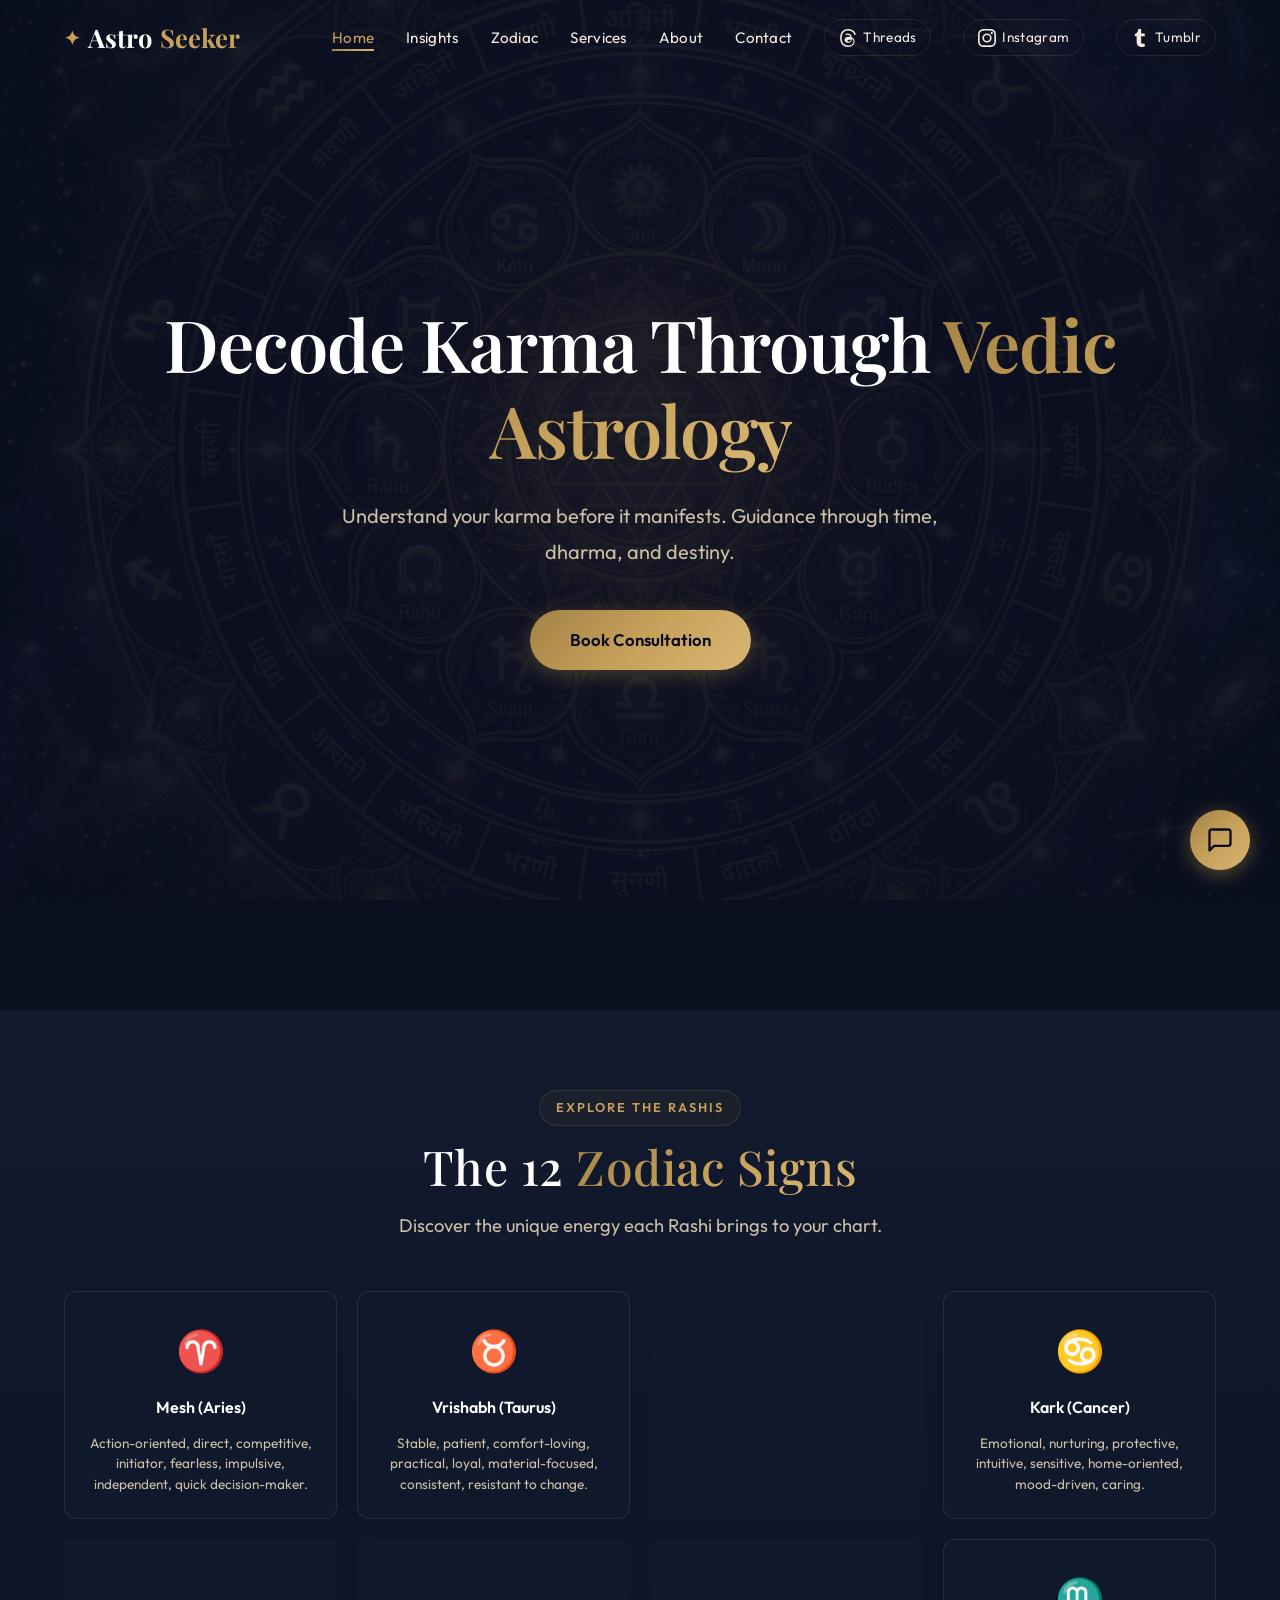
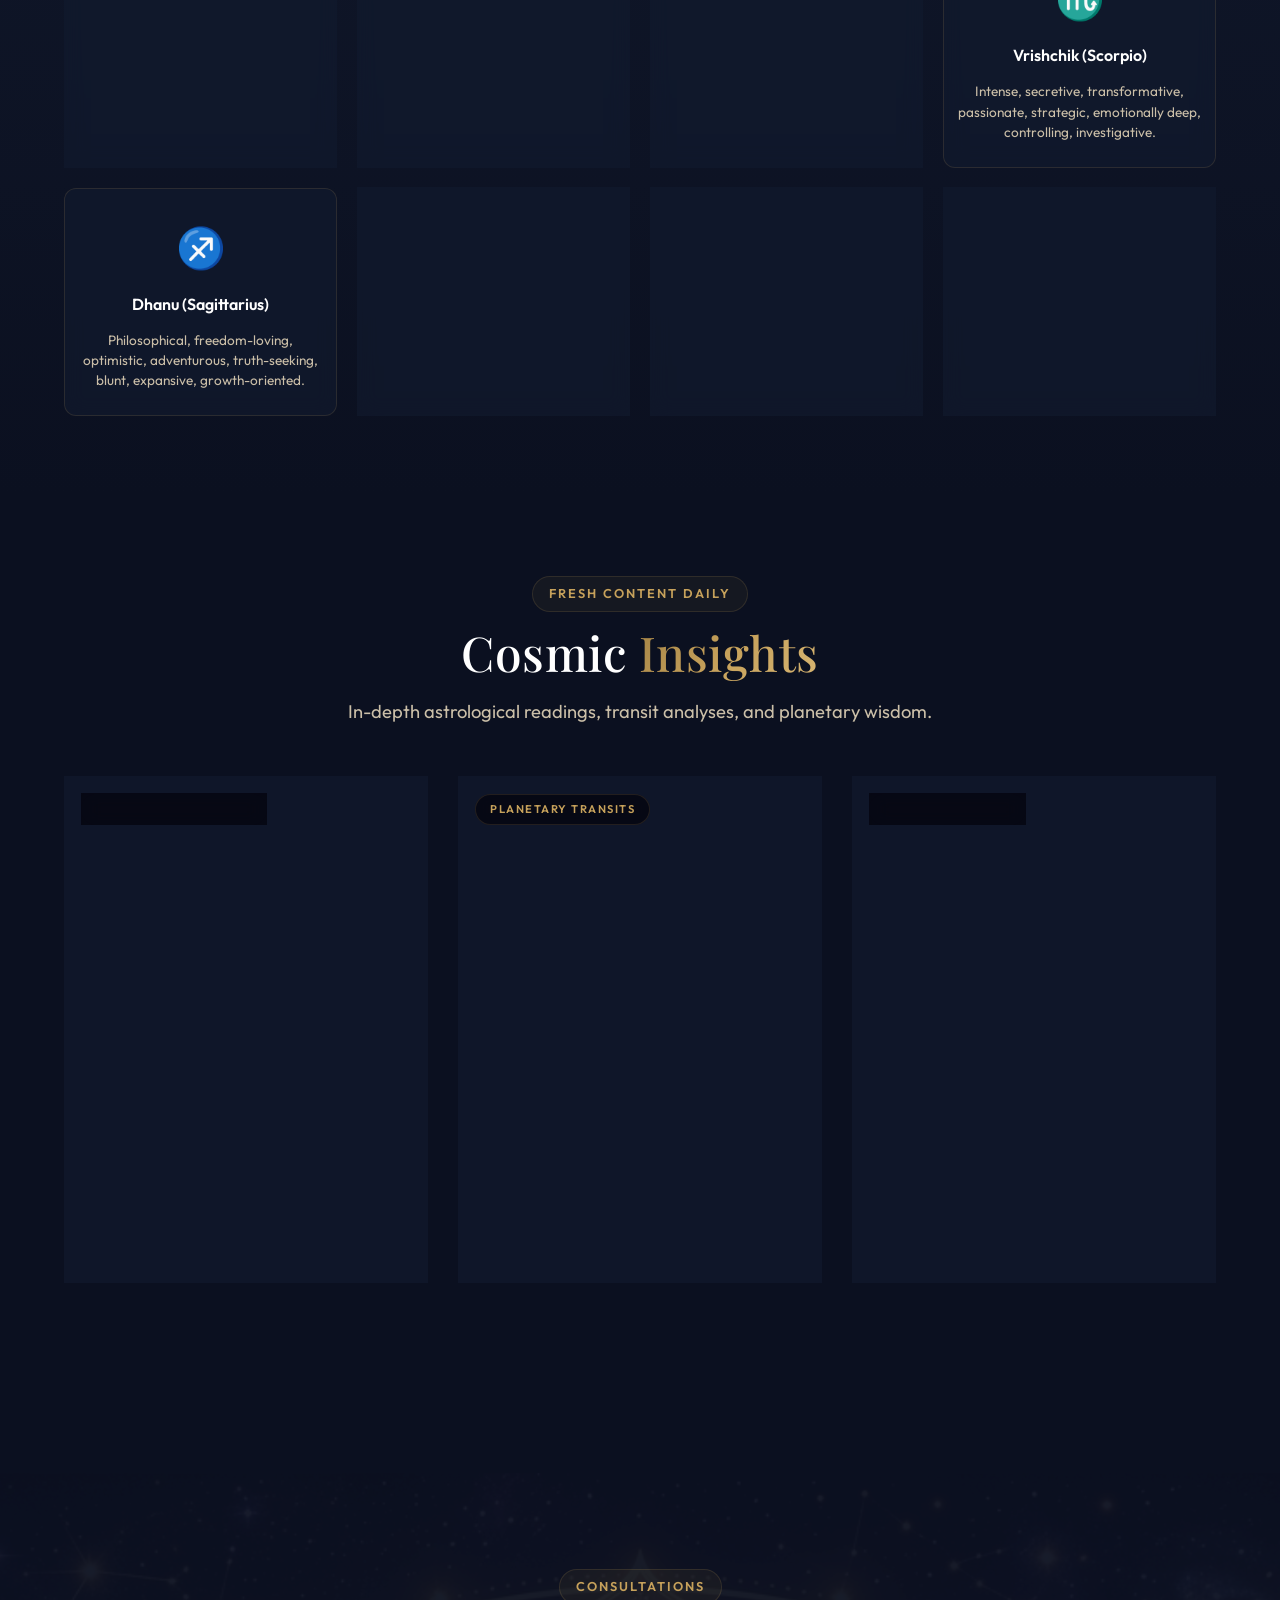
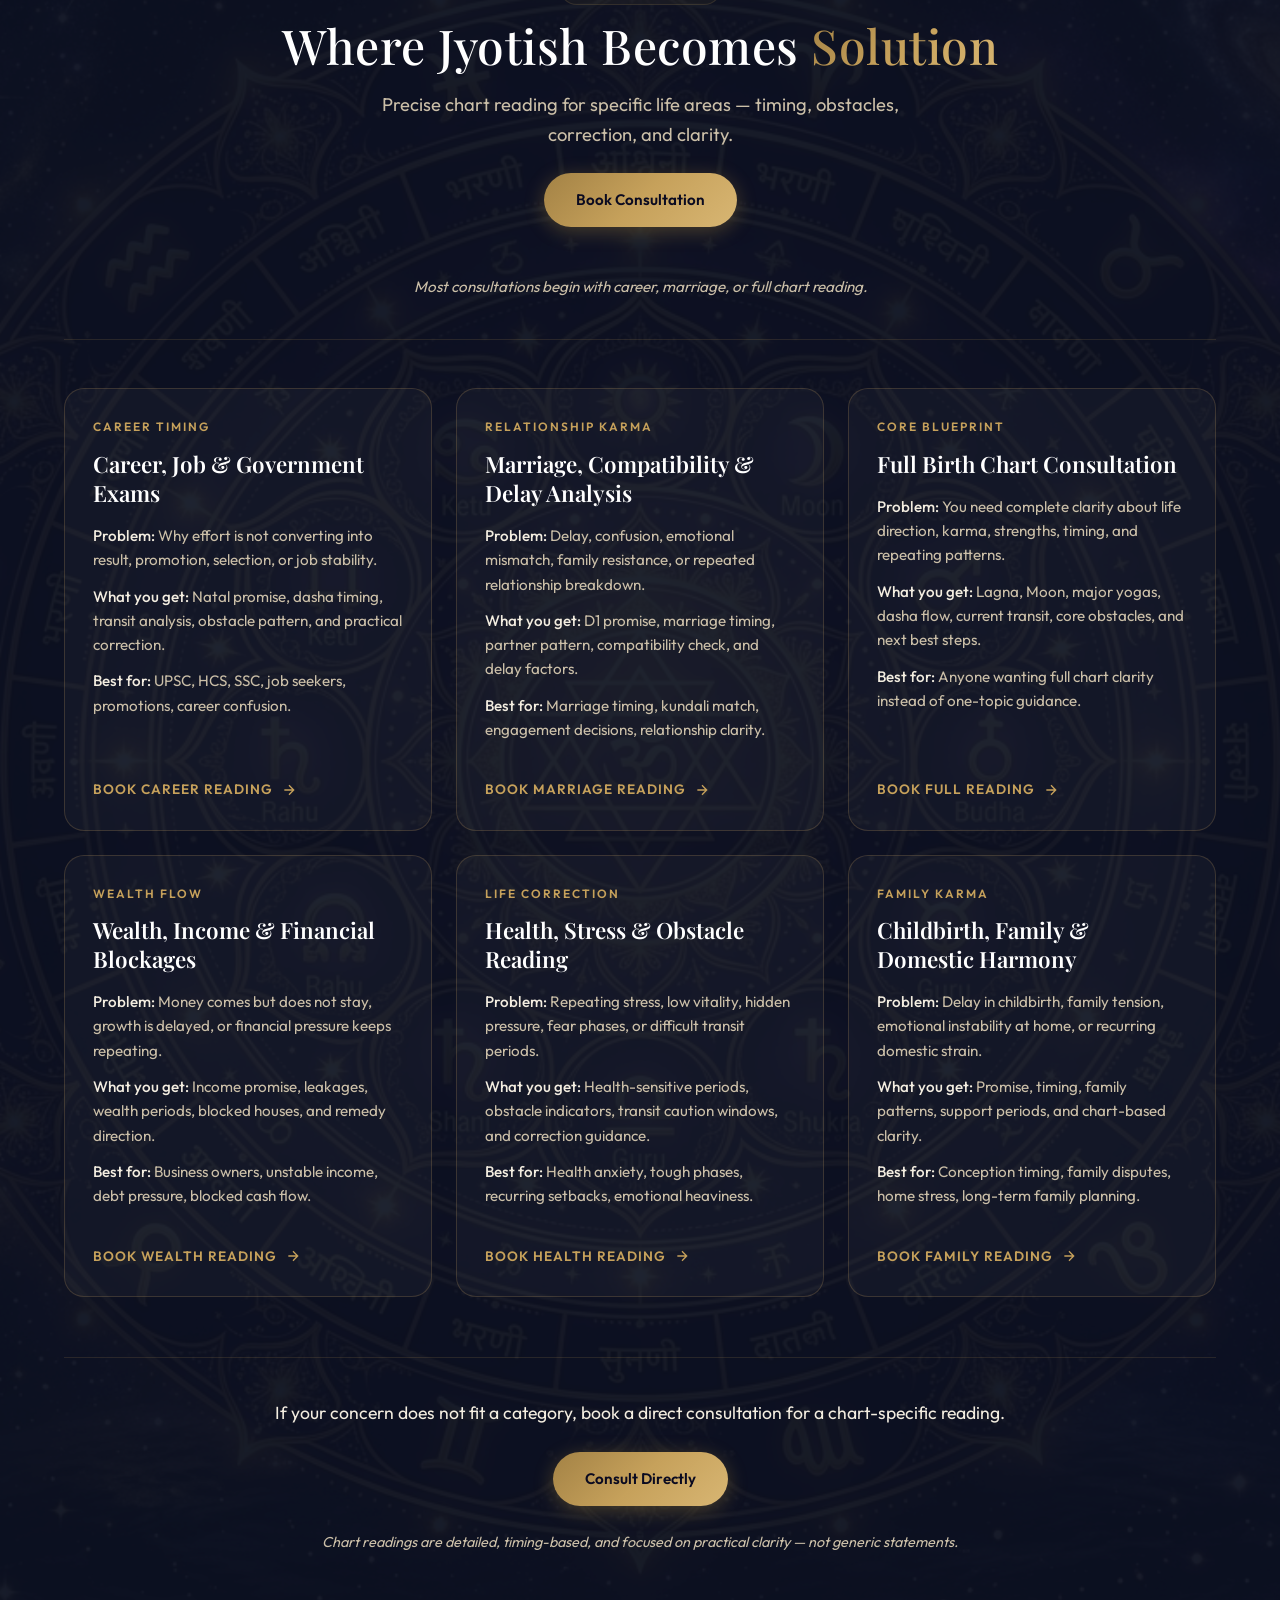
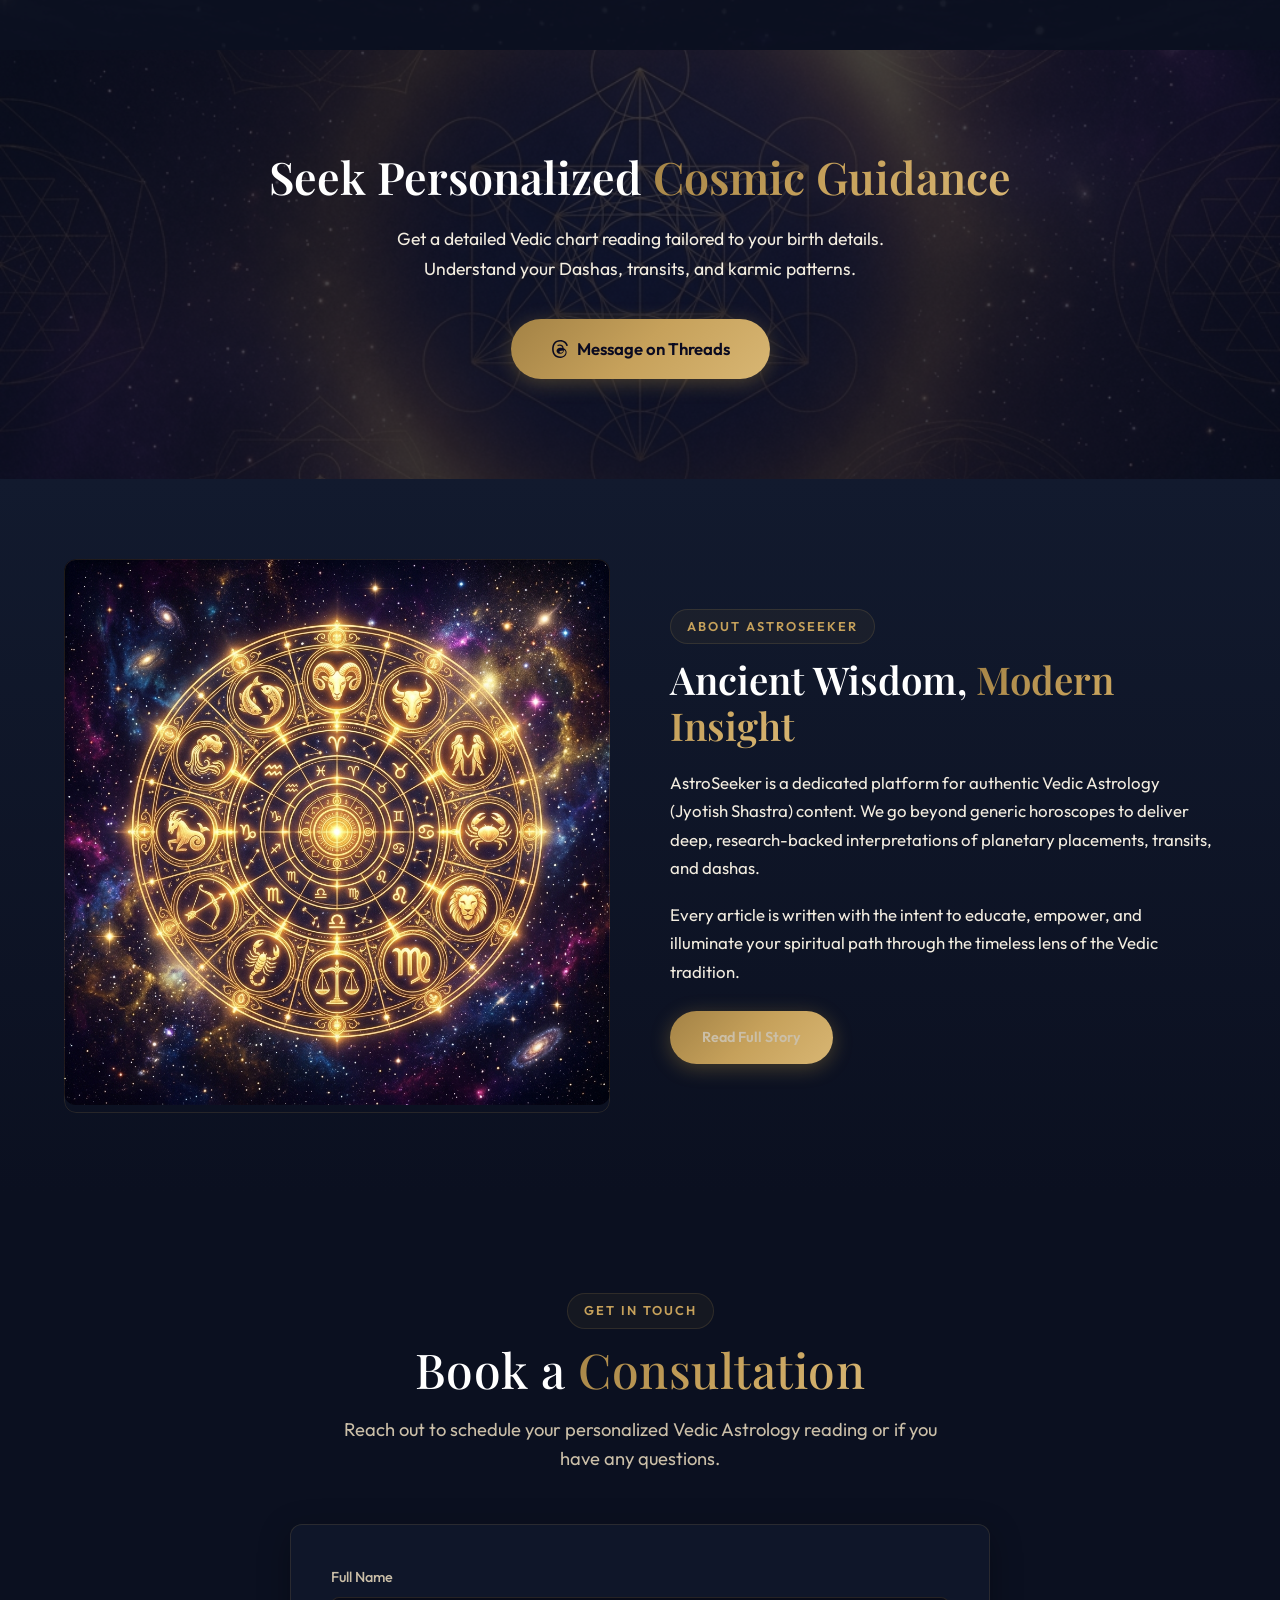
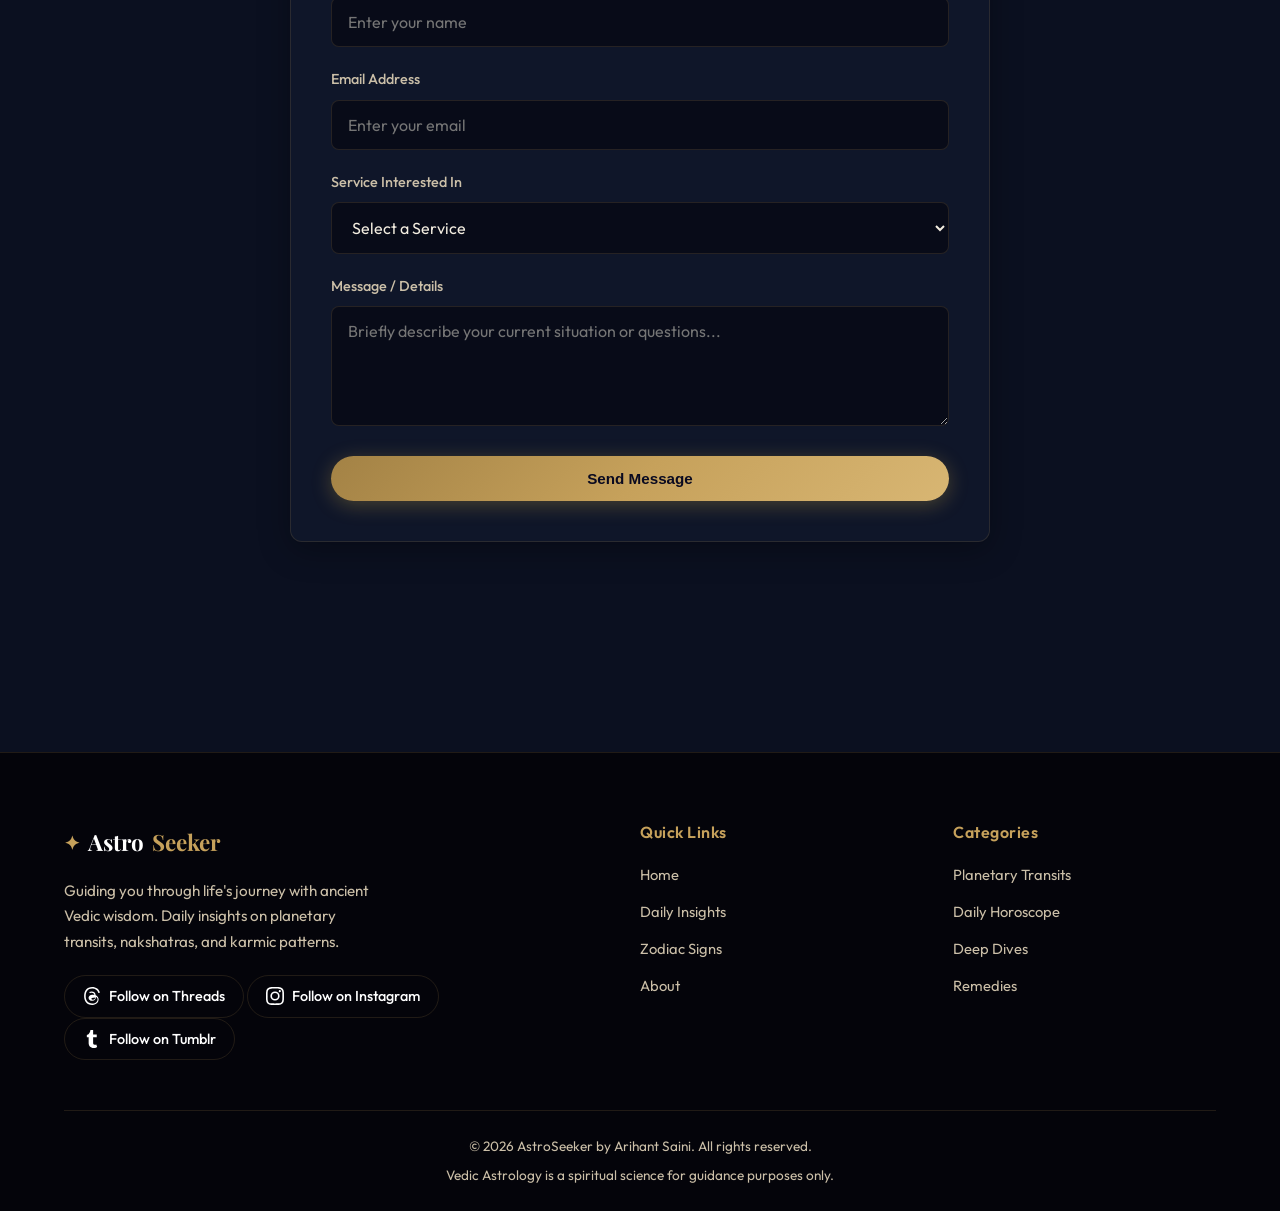
==== commit cdabda28: "Revert moving files to root, restoring vedic-astrology-site folder structure" ====
--- a/vedic-astrology-site/index.html
+++ b/vedic-astrology-site/index.html
@@ -32,7 +32,8 @@
                 <li><a href="#daily-insights">Insights</a></li>
                 <li><a href="#zodiac-signs">Zodiac</a></li>
                 <li><a href="#services">Services</a></li>
-                <li><a href="#about">About</a></li>
+                <li><a href="about.html">About</a></li>
+                <li><a href="#contact">Contact</a></li>
                 <li><a href="https://www.threads.com/@myself_arihant" target="_blank" class="nav-threads">
                     <svg width="18" height="18" viewBox="0 0 24 24" fill="currentColor"><path d="M12.186 24h-.007c-3.581-.024-6.334-1.205-8.184-3.509C2.35 18.44 1.5 15.586 1.472 12.01v-.017c.03-3.579.879-6.43 2.525-8.482C5.845 1.205 8.6.024 12.18 0h.014c2.746.02 5.043.725 6.826 2.098 1.677 1.29 2.858 3.13 3.509 5.467l-2.04.569c-1.104-3.96-3.898-5.984-8.304-6.015-2.91.022-5.11.936-6.54 2.717C4.307 6.504 3.616 8.914 3.589 12c.027 3.086.718 5.496 2.057 7.164 1.43 1.783 3.631 2.698 6.54 2.717 2.623-.02 4.358-.631 5.8-2.045 1.647-1.613 1.618-3.593 1.09-4.798-.31-.71-.873-1.3-1.634-1.75-.192 1.352-.622 2.446-1.284 3.272-.886 1.102-2.14 1.704-3.73 1.79-1.202.065-2.361-.218-3.259-.801-1.063-.689-1.685-1.74-1.752-2.96-.065-1.187.408-2.26 1.33-3.022.88-.727 2.1-1.14 3.538-1.209 1.01-.05 1.945.025 2.791.18-.122-.79-.39-1.404-.82-1.83-.596-.59-1.497-.89-2.68-.892h-.031c-.88.003-1.61.209-2.17.614l-1.157-1.652c.852-.596 1.94-.915 3.243-.938h.053c1.723.013 3.065.542 3.988 1.576.795.89 1.273 2.079 1.426 3.54.465.218.897.476 1.293.775 1.06.8 1.832 1.855 2.244 3.07.6 1.77.52 4.46-1.678 6.612-1.88 1.838-4.142 2.634-7.322 2.66zM14.56 14.24c-1.015-.048-3.24.054-3.39 1.296-.072.589.263 1.347 1.808 1.347.08 0 .162-.003.246-.008 1.083-.059 1.908-.454 2.453-1.175.35-.464.583-1.044.72-1.73a9.4 9.4 0 00-1.837.27z"/></svg>
                     Threads
@@ -40,6 +41,10 @@
                 <li><a href="https://www.instagram.com/astr.oseeker/" target="_blank" class="nav-threads">
                     <svg width="18" height="18" viewBox="0 0 24 24" fill="currentColor"><path d="M12 2.163c3.204 0 3.584.012 4.85.07 3.252.148 4.771 1.691 4.919 4.919.058 1.265.069 1.645.069 4.849 0 3.205-.012 3.584-.069 4.849-.149 3.225-1.664 4.771-4.919 4.919-1.266.058-1.644.07-4.85.07-3.204 0-3.584-.012-4.849-.07-3.26-.149-4.771-1.699-4.919-4.92-.058-1.265-.07-1.644-.07-4.849 0-3.204.013-3.583.07-4.849.149-3.227 1.664-4.771 4.919-4.919 1.266-.057 1.645-.069 4.849-.069zM12 0C8.741 0 8.333.014 7.053.072 2.695.272.273 2.69.073 7.052.014 8.333 0 8.741 0 12c0 3.259.014 3.668.072 4.948.2 4.358 2.618 6.78 6.98 6.98C8.333 23.986 8.741 24 12 24c3.259 0 3.668-.014 4.948-.072 4.354-.2 6.782-2.618 6.979-6.98.059-1.28.073-1.689.073-4.948 0-3.259-.014-3.667-.072-4.947-.196-4.354-2.617-6.78-6.979-6.98C15.668.014 15.259 0 12 0zm0 5.838a6.162 6.162 0 100 12.324 6.162 6.162 0 000-12.324zM12 16a4 4 0 110-8 4 4 0 010 8zm6.406-11.845a1.44 1.44 0 100 2.881 1.44 1.44 0 000-2.881z"/></svg>
                     Instagram
+                </a></li>
+                <li><a href="https://www.tumblr.com/cosmicdecoderr?source=share" target="_blank" class="nav-threads">
+                    <svg width="18" height="18" viewBox="0 0 24 24" fill="currentColor"><path d="M14.563 24c-5.093 0-7.031-3.756-7.031-6.411V9.747H5.116V6.648c3.63-1.313 4.512-4.596 4.71-6.469C9.84.051 9.941 0 9.999 0h3.517v6.114h4.801v3.633h-4.82v7.47c.016 1.001.375 2.371 2.207 2.371h.09c.631-.02 1.486-.205 1.936-.419l1.156 3.425c-.436.636-2.4 1.364-4.323 1.406z"/></svg>
+                    Tumblr
                 </a></li>
             </ul>
             <button class="mobile-menu-btn" id="mobile-menu-btn">
@@ -78,18 +83,54 @@
                 <p>Discover the unique energy each Rashi brings to your chart.</p>
             </div>
             <div class="zodiac-grid">
-                <div class="zodiac-card" data-sign="aries"><span class="zodiac-symbol">♈</span><span class="zodiac-name">Mesh<br>(Aries)</span></div>
-                <div class="zodiac-card" data-sign="taurus"><span class="zodiac-symbol">♉</span><span class="zodiac-name">Vrishabh<br>(Taurus)</span></div>
-                <div class="zodiac-card" data-sign="gemini"><span class="zodiac-symbol">♊</span><span class="zodiac-name">Mithun<br>(Gemini)</span></div>
-                <div class="zodiac-card" data-sign="cancer"><span class="zodiac-symbol">♋</span><span class="zodiac-name">Kark<br>(Cancer)</span></div>
-                <div class="zodiac-card" data-sign="leo"><span class="zodiac-symbol">♌</span><span class="zodiac-name">Simha<br>(Leo)</span></div>
-                <div class="zodiac-card" data-sign="virgo"><span class="zodiac-symbol">♍</span><span class="zodiac-name">Kanya<br>(Virgo)</span></div>
-                <div class="zodiac-card" data-sign="libra"><span class="zodiac-symbol">♎</span><span class="zodiac-name">Tula<br>(Libra)</span></div>
-                <div class="zodiac-card" data-sign="scorpio"><span class="zodiac-symbol">♏</span><span class="zodiac-name">Vrishchik<br>(Scorpio)</span></div>
-                <div class="zodiac-card" data-sign="sagittarius"><span class="zodiac-symbol">♐</span><span class="zodiac-name">Dhanu<br>(Sagittarius)</span></div>
-                <div class="zodiac-card" data-sign="capricorn"><span class="zodiac-symbol">♑</span><span class="zodiac-name">Makar<br>(Capricorn)</span></div>
-                <div class="zodiac-card" data-sign="aquarius"><span class="zodiac-symbol">♒</span><span class="zodiac-name">Kumbh<br>(Aquarius)</span></div>
-                <div class="zodiac-card" data-sign="pisces"><span class="zodiac-symbol">♓</span><span class="zodiac-name">Meen<br>(Pisces)</span></div>
+                <div class="zodiac-card" data-sign="aries">
+                    <span class="zodiac-symbol">♈</span><span class="zodiac-name">Mesh (Aries)</span>
+                    <p class="zodiac-traits">Action-oriented, direct, competitive, initiator, fearless, impulsive, independent, quick decision-maker.</p>
+                </div>
+                <div class="zodiac-card" data-sign="taurus">
+                    <span class="zodiac-symbol">♉</span><span class="zodiac-name">Vrishabh (Taurus)</span>
+                    <p class="zodiac-traits">Stable, patient, comfort-loving, practical, loyal, material-focused, consistent, resistant to change.</p>
+                </div>
+                <div class="zodiac-card" data-sign="gemini">
+                    <span class="zodiac-symbol">♊</span><span class="zodiac-name">Mithun (Gemini)</span>
+                    <p class="zodiac-traits">Curious, communicative, adaptable, intellectual, dual-natured, witty, restless, information-driven.</p>
+                </div>
+                <div class="zodiac-card" data-sign="cancer">
+                    <span class="zodiac-symbol">♋</span><span class="zodiac-name">Kark (Cancer)</span>
+                    <p class="zodiac-traits">Emotional, nurturing, protective, intuitive, sensitive, home-oriented, mood-driven, caring.</p>
+                </div>
+                <div class="zodiac-card" data-sign="leo">
+                    <span class="zodiac-symbol">♌</span><span class="zodiac-name">Simha (Leo)</span>
+                    <p class="zodiac-traits">Confident, expressive, leadership-driven, creative, attention-seeking, proud, generous, charismatic.</p>
+                </div>
+                <div class="zodiac-card" data-sign="virgo">
+                    <span class="zodiac-symbol">♍</span><span class="zodiac-name">Kanya (Virgo)</span>
+                    <p class="zodiac-traits">Analytical, detail-oriented, practical, perfectionist, service-minded, organized, critical, health-conscious.</p>
+                </div>
+                <div class="zodiac-card" data-sign="libra">
+                    <span class="zodiac-symbol">♎</span><span class="zodiac-name">Tula (Libra)</span>
+                    <p class="zodiac-traits">Balanced, relationship-focused, diplomatic, aesthetic-driven, fair-minded, indecisive, harmony-seeking.</p>
+                </div>
+                <div class="zodiac-card" data-sign="scorpio">
+                    <span class="zodiac-symbol">♏</span><span class="zodiac-name">Vrishchik (Scorpio)</span>
+                    <p class="zodiac-traits">Intense, secretive, transformative, passionate, strategic, emotionally deep, controlling, investigative.</p>
+                </div>
+                <div class="zodiac-card" data-sign="sagittarius">
+                    <span class="zodiac-symbol">♐</span><span class="zodiac-name">Dhanu (Sagittarius)</span>
+                    <p class="zodiac-traits">Philosophical, freedom-loving, optimistic, adventurous, truth-seeking, blunt, expansive, growth-oriented.</p>
+                </div>
+                <div class="zodiac-card" data-sign="capricorn">
+                    <span class="zodiac-symbol">♑</span><span class="zodiac-name">Makar (Capricorn)</span>
+                    <p class="zodiac-traits">Disciplined, ambitious, responsible, structured, goal-oriented, practical, patient, authority-driven.</p>
+                </div>
+                <div class="zodiac-card" data-sign="aquarius">
+                    <span class="zodiac-symbol">♒</span><span class="zodiac-name">Kumbh (Aquarius)</span>
+                    <p class="zodiac-traits">Innovative, unconventional, detached, intellectual, humanitarian, rebellious, future-focused, independent.</p>
+                </div>
+                <div class="zodiac-card" data-sign="pisces">
+                    <span class="zodiac-symbol">♓</span><span class="zodiac-name">Meen (Pisces)</span>
+                    <p class="zodiac-traits">Imaginative, compassionate, intuitive, spiritual, emotional, escapist, artistic, empathetic.</p>
+                </div>
             </div>
         </div>
     </section>
@@ -245,18 +286,55 @@
                     <h2>Ancient Wisdom, <span class="text-gradient">Modern Insight</span></h2>
                     <p>AstroSeeker is a dedicated platform for authentic Vedic Astrology (Jyotish Shastra) content. We go beyond generic horoscopes to deliver deep, research-backed interpretations of planetary placements, transits, and dashas.</p>
                     <p>Every article is written with the intent to educate, empower, and illuminate your spiritual path through the timeless lens of the Vedic tradition.</p>
-                    <div class="about-social">
-                        <span>Follow the journey:</span>
-                        <a href="https://www.threads.com/@myself_arihant" target="_blank" class="social-link threads-link">
-                            <svg width="20" height="20" viewBox="0 0 24 24" fill="currentColor"><path d="M12.186 24h-.007c-3.581-.024-6.334-1.205-8.184-3.509C2.35 18.44 1.5 15.586 1.472 12.01v-.017c.03-3.579.879-6.43 2.525-8.482C5.845 1.205 8.6.024 12.18 0h.014c2.746.02 5.043.725 6.826 2.098 1.677 1.29 2.858 3.13 3.509 5.467l-2.04.569c-1.104-3.96-3.898-5.984-8.304-6.015-2.91.022-5.11.936-6.54 2.717C4.307 6.504 3.616 8.914 3.589 12c.027 3.086.718 5.496 2.057 7.164 1.43 1.783 3.631 2.698 6.54 2.717 2.623-.02 4.358-.631 5.8-2.045 1.647-1.613 1.618-3.593 1.09-4.798-.31-.71-.873-1.3-1.634-1.75-.192 1.352-.622 2.446-1.284 3.272-.886 1.102-2.14 1.704-3.73 1.79-1.202.065-2.361-.218-3.259-.801-1.063-.689-1.685-1.74-1.752-2.96-.065-1.187.408-2.26 1.33-3.022.88-.727 2.1-1.14 3.538-1.209 1.01-.05 1.945.025 2.791.18-.122-.79-.39-1.404-.82-1.83-.596-.59-1.497-.89-2.68-.892h-.031c-.88.003-1.61.209-2.17.614l-1.157-1.652c.852-.596 1.94-.915 3.243-.938h.053c1.723.013 3.065.542 3.988 1.576.795.89 1.273 2.079 1.426 3.54.465.218.897.476 1.293.775 1.06.8 1.832 1.855 2.244 3.07.6 1.77.52 4.46-1.678 6.612-1.88 1.838-4.142 2.634-7.322 2.66zM14.56 14.24c-1.015-.048-3.24.054-3.39 1.296-.072.589.263 1.347 1.808 1.347.08 0 .162-.003.246-.008 1.083-.059 1.908-.454 2.453-1.175.35-.464.583-1.044.72-1.73a9.4 9.4 0 00-1.837.27z"/></svg>
-                            @myself_arihant
+                    <div class="about-social" style="margin-top: 25px;">
+                        <a href="about.html" class="btn-primary">
+                            <span>Read Full Story</span>
                         </a>
-                        <a href="https://www.instagram.com/astr.oseeker/" target="_blank" class="social-link threads-link">
-                            <svg width="20" height="20" viewBox="0 0 24 24" fill="currentColor"><path d="M12 2.163c3.204 0 3.584.012 4.85.07 3.252.148 4.771 1.691 4.919 4.919.058 1.265.069 1.645.069 4.849 0 3.205-.012 3.584-.069 4.849-.149 3.225-1.664 4.771-4.919 4.919-1.266.058-1.644.07-4.85.07-3.204 0-3.584-.012-4.849-.07-3.26-.149-4.771-1.699-4.919-4.92-.058-1.265-.07-1.644-.07-4.849 0-3.204.013-3.583.07-4.849.149-3.227 1.664-4.771 4.919-4.919 1.266-.057 1.645-.069 4.849-.069zM12 0C8.741 0 8.333.014 7.053.072 2.695.272.273 2.69.073 7.052.014 8.333 0 8.741 0 12c0 3.259.014 3.668.072 4.948.2 4.358 2.618 6.78 6.98 6.98C8.333 23.986 8.741 24 12 24c3.259 0 3.668-.014 4.948-.072 4.354-.2 6.782-2.618 6.979-6.98.059-1.28.073-1.689.073-4.948 0-3.259-.014-3.667-.072-4.947-.196-4.354-2.617-6.78-6.979-6.98C15.668.014 15.259 0 12 0zm0 5.838a6.162 6.162 0 100 12.324 6.162 6.162 0 000-12.324zM12 16a4 4 0 110-8 4 4 0 010 8zm6.406-11.845a1.44 1.44 0 100 2.881 1.44 1.44 0 000-2.881z"/></svg>
-                            @astr.oseeker
-                        </a>
-                    </div>
-                </div>
+                    </div>
+                </div>
+            </div>
+        </div>
+    </section>
+
+    <!-- Contact / Booking Form -->
+    <section id="contact" class="contact-section">
+        <div class="container">
+            <div class="section-header">
+                <span class="section-tag">Get in Touch</span>
+                <h2>Book a <span class="text-gradient">Consultation</span></h2>
+                <p>Reach out to schedule your personalized Vedic Astrology reading or if you have any questions.</p>
+            </div>
+            <div class="contact-container">
+                <form class="contact-form" action="mailto:astr.oseeker@gmail.com" method="POST" enctype="text/plain">
+                    <div class="form-group">
+                        <label for="name">Full Name</label>
+                        <input type="text" id="name" name="name" class="form-control" required placeholder="Enter your name">
+                    </div>
+                    <div class="form-group">
+                        <label for="email">Email Address</label>
+                        <input type="email" id="email" name="email" class="form-control" required placeholder="Enter your email">
+                    </div>
+                    <div class="form-group">
+                        <label for="service">Service Interested In</label>
+                        <select id="service" name="service" class="form-control" required>
+                            <option value="">Select a Service</option>
+                            <option value="career">Career, Job & Government Exams</option>
+                            <option value="marriage">Marriage, Compatibility & Delay</option>
+                            <option value="full-chart">Full Birth Chart Consultation</option>
+                            <option value="wealth">Wealth, Income & Blockages</option>
+                            <option value="health">Health, Stress & Obstacles</option>
+                            <option value="family">Childbirth & Family Harmony</option>
+                            <option value="other">Other / Direct Consultation</option>
+                        </select>
+                    </div>
+                    <div class="form-group">
+                        <label for="message">Message / Details</label>
+                        <textarea id="message" name="message" class="form-control" required placeholder="Briefly describe your current situation or questions..."></textarea>
+                    </div>
+                    <button type="submit" class="btn-primary btn-submit">
+                        <span>Send Message</span>
+                    </button>
+                </form>
             </div>
         </div>
     </section>
@@ -283,6 +361,10 @@
                     <a href="https://www.instagram.com/astr.oseeker/" target="_blank" class="social-link threads-link">
                         <svg width="18" height="18" viewBox="0 0 24 24" fill="currentColor"><path d="M12 2.163c3.204 0 3.584.012 4.85.07 3.252.148 4.771 1.691 4.919 4.919.058 1.265.069 1.645.069 4.849 0 3.205-.012 3.584-.069 4.849-.149 3.225-1.664 4.771-4.919 4.919-1.266.058-1.644.07-4.85.07-3.204 0-3.584-.012-4.849-.07-3.26-.149-4.771-1.699-4.919-4.92-.058-1.265-.07-1.644-.07-4.849 0-3.204.013-3.583.07-4.849.149-3.227 1.664-4.771 4.919-4.919 1.266-.057 1.645-.069 4.849-.069zM12 0C8.741 0 8.333.014 7.053.072 2.695.272.273 2.69.073 7.052.014 8.333 0 8.741 0 12c0 3.259.014 3.668.072 4.948.2 4.358 2.618 6.78 6.98 6.98C8.333 23.986 8.741 24 12 24c3.259 0 3.668-.014 4.948-.072 4.354-.2 6.782-2.618 6.979-6.98.059-1.28.073-1.689.073-4.948 0-3.259-.014-3.667-.072-4.947-.196-4.354-2.617-6.78-6.979-6.98C15.668.014 15.259 0 12 0zm0 5.838a6.162 6.162 0 100 12.324 6.162 6.162 0 000-12.324zM12 16a4 4 0 110-8 4 4 0 010 8zm6.406-11.845a1.44 1.44 0 100 2.881 1.44 1.44 0 000-2.881z"/></svg>
                         Follow on Instagram
+                    </a>
+                    <a href="https://www.tumblr.com/cosmicdecoderr?source=share" target="_blank" class="social-link threads-link">
+                        <svg width="18" height="18" viewBox="0 0 24 24" fill="currentColor"><path d="M14.563 24c-5.093 0-7.031-3.756-7.031-6.411V9.747H5.116V6.648c3.63-1.313 4.512-4.596 4.71-6.469C9.84.051 9.941 0 9.999 0h3.517v6.114h4.801v3.633h-4.82v7.47c.016 1.001.375 2.371 2.207 2.371h.09c.631-.02 1.486-.205 1.936-.419l1.156 3.425c-.436.636-2.4 1.364-4.323 1.406z"/></svg>
+                        Follow on Tumblr
                     </a>
                 </div>
                 <div class="footer-links">
--- a/vedic-astrology-site/css/styles.css
+++ b/vedic-astrology-site/css/styles.css
@@ -67,11 +67,11 @@
     background-clip: text;
 }
 
-.section { padding: 120px 0; position: relative; z-index: 1; }
-
-.section-header { text-align: center; margin-bottom: 80px; }
-.section-header h2 { font-size: 3rem; margin-bottom: 20px; font-weight: 500; letter-spacing: 0.5px; }
-.section-header p { font-size: 1.15rem; max-width: 600px; margin: 0 auto; color: var(--text-muted); line-height: 1.8; }
+.section { padding: 80px 0; position: relative; z-index: 1; }
+
+.section-header { text-align: center; margin-bottom: 50px; }
+.section-header h2 { font-size: 3rem; margin-bottom: 16px; font-weight: 500; letter-spacing: 0.5px; }
+.section-header p { font-size: 1.15rem; max-width: 600px; margin: 0 auto; color: var(--text-muted); line-height: 1.6; }
 
 .section-tag {
     display: inline-block;
@@ -291,8 +291,8 @@
 
 .zodiac-grid {
     display: grid;
-    grid-template-columns: repeat(6, 1fr);
-    gap: 16px;
+    grid-template-columns: repeat(4, 1fr);
+    gap: 20px;
 }
 
 .zodiac-card {
@@ -314,8 +314,9 @@
 }
 
 .zodiac-symbol { display: block; font-size: 2.5rem; margin-bottom: 10px; }
-.zodiac-name { font-size: 0.8rem; color: var(--text-muted); line-height: 1.4; }
+.zodiac-name { font-size: 1rem; color: var(--text-light); font-weight: 600; line-height: 1.4; }
 .zodiac-card:hover .zodiac-name { color: var(--primary-light); }
+.zodiac-traits { font-size: 0.85rem; color: var(--text-muted); margin-top: 12px; line-height: 1.5; }
 
 /* ==================== POSTS GRID ==================== */
 .posts-grid {
@@ -869,7 +870,7 @@
 
 /* ==================== RESPONSIVE ==================== */
 @media (max-width: 1024px) {
-    .zodiac-grid { grid-template-columns: repeat(4, 1fr); }
+    .zodiac-grid { grid-template-columns: repeat(3, 1fr); }
     .about-grid { grid-template-columns: 1fr; gap: 40px; }
     .footer-content { grid-template-columns: 1fr 1fr; }
 }
@@ -879,7 +880,7 @@
     .hero-subtitle { font-size: 1rem; }
     .section-header h2 { font-size: 2rem; }
     .cta-content h2 { font-size: 2rem; }
-    .zodiac-grid { grid-template-columns: repeat(3, 1fr); gap: 10px; }
+    .zodiac-grid { grid-template-columns: repeat(2, 1fr); gap: 15px; }
     .zodiac-card { padding: 16px 8px; }
     .zodiac-symbol { font-size: 2rem; }
     .posts-grid { grid-template-columns: 1fr; }
@@ -909,6 +910,70 @@
 @media (max-width: 480px) {
     .hero-content h1 { font-size: 2.2rem; }
     .hero-badge { font-size: 0.65rem; letter-spacing: 2px; }
-    .zodiac-grid { grid-template-columns: repeat(3, 1fr); }
+    .zodiac-grid { grid-template-columns: repeat(1, 1fr); }
     .hero-actions { flex-direction: column; align-items: center; }
 }
+
+/* ==================== CONTACT FORM ==================== */
+.contact-section {
+    background: var(--bg-deep);
+    position: relative;
+    padding: 100px 0;
+}
+
+.contact-container {
+    max-width: 700px;
+    margin: 0 auto;
+    background: var(--bg-card);
+    border: 1px solid var(--border-subtle);
+    border-radius: var(--radius);
+    padding: 40px;
+    backdrop-filter: blur(10px);
+    box-shadow: var(--shadow-card);
+}
+
+.contact-form {
+    display: flex;
+    flex-direction: column;
+    gap: 20px;
+}
+
+.form-group {
+    display: flex;
+    flex-direction: column;
+    gap: 8px;
+}
+
+.form-group label {
+    font-size: 0.9rem;
+    color: var(--text-muted);
+    font-weight: 500;
+}
+
+.form-control {
+    background: rgba(5, 5, 16, 0.6);
+    border: 1px solid var(--border-subtle);
+    border-radius: var(--radius-sm);
+    padding: 14px 16px;
+    color: var(--text-main);
+    font-family: var(--font-sans);
+    font-size: 1rem;
+    transition: var(--transition);
+}
+
+.form-control:focus {
+    outline: none;
+    border-color: var(--primary);
+    box-shadow: 0 0 10px rgba(198, 161, 91, 0.1);
+}
+
+textarea.form-control {
+    resize: vertical;
+    min-height: 120px;
+}
+
+.btn-submit {
+    margin-top: 10px;
+    width: 100%;
+    justify-content: center;
+}
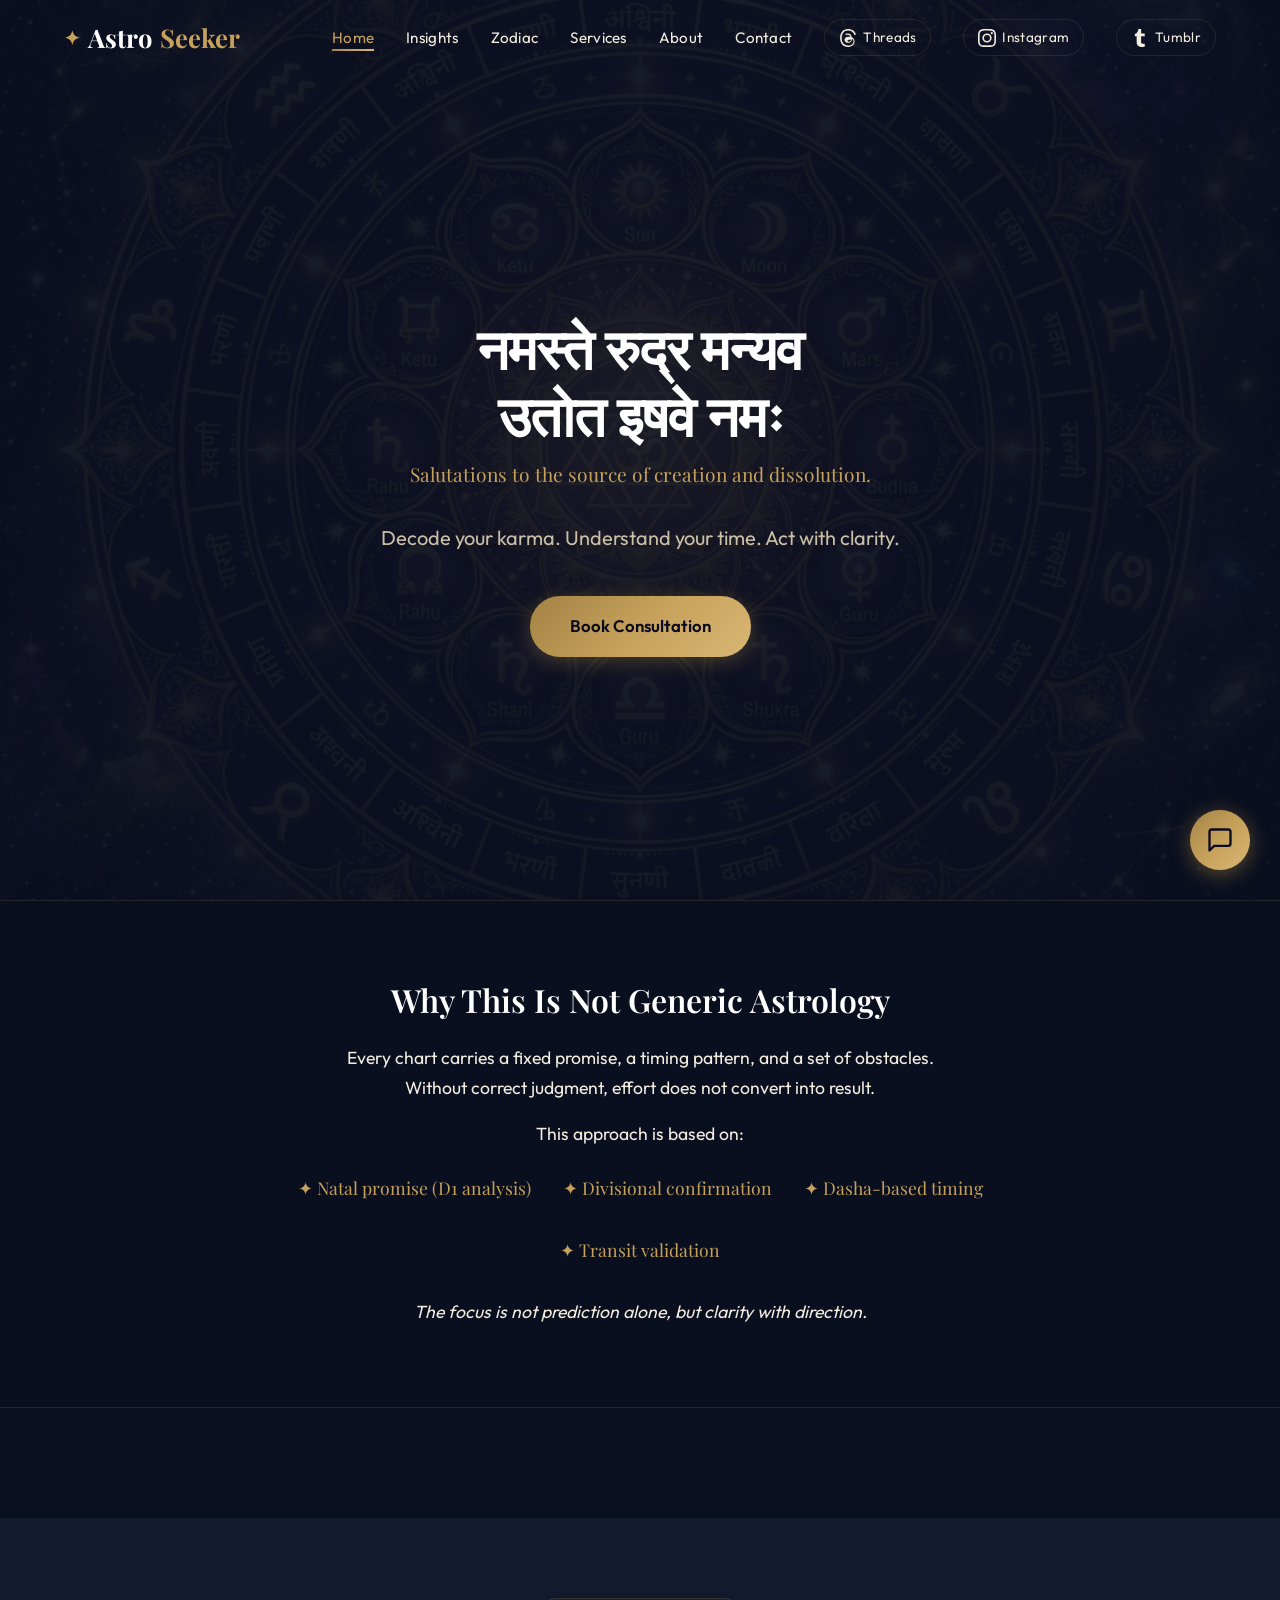
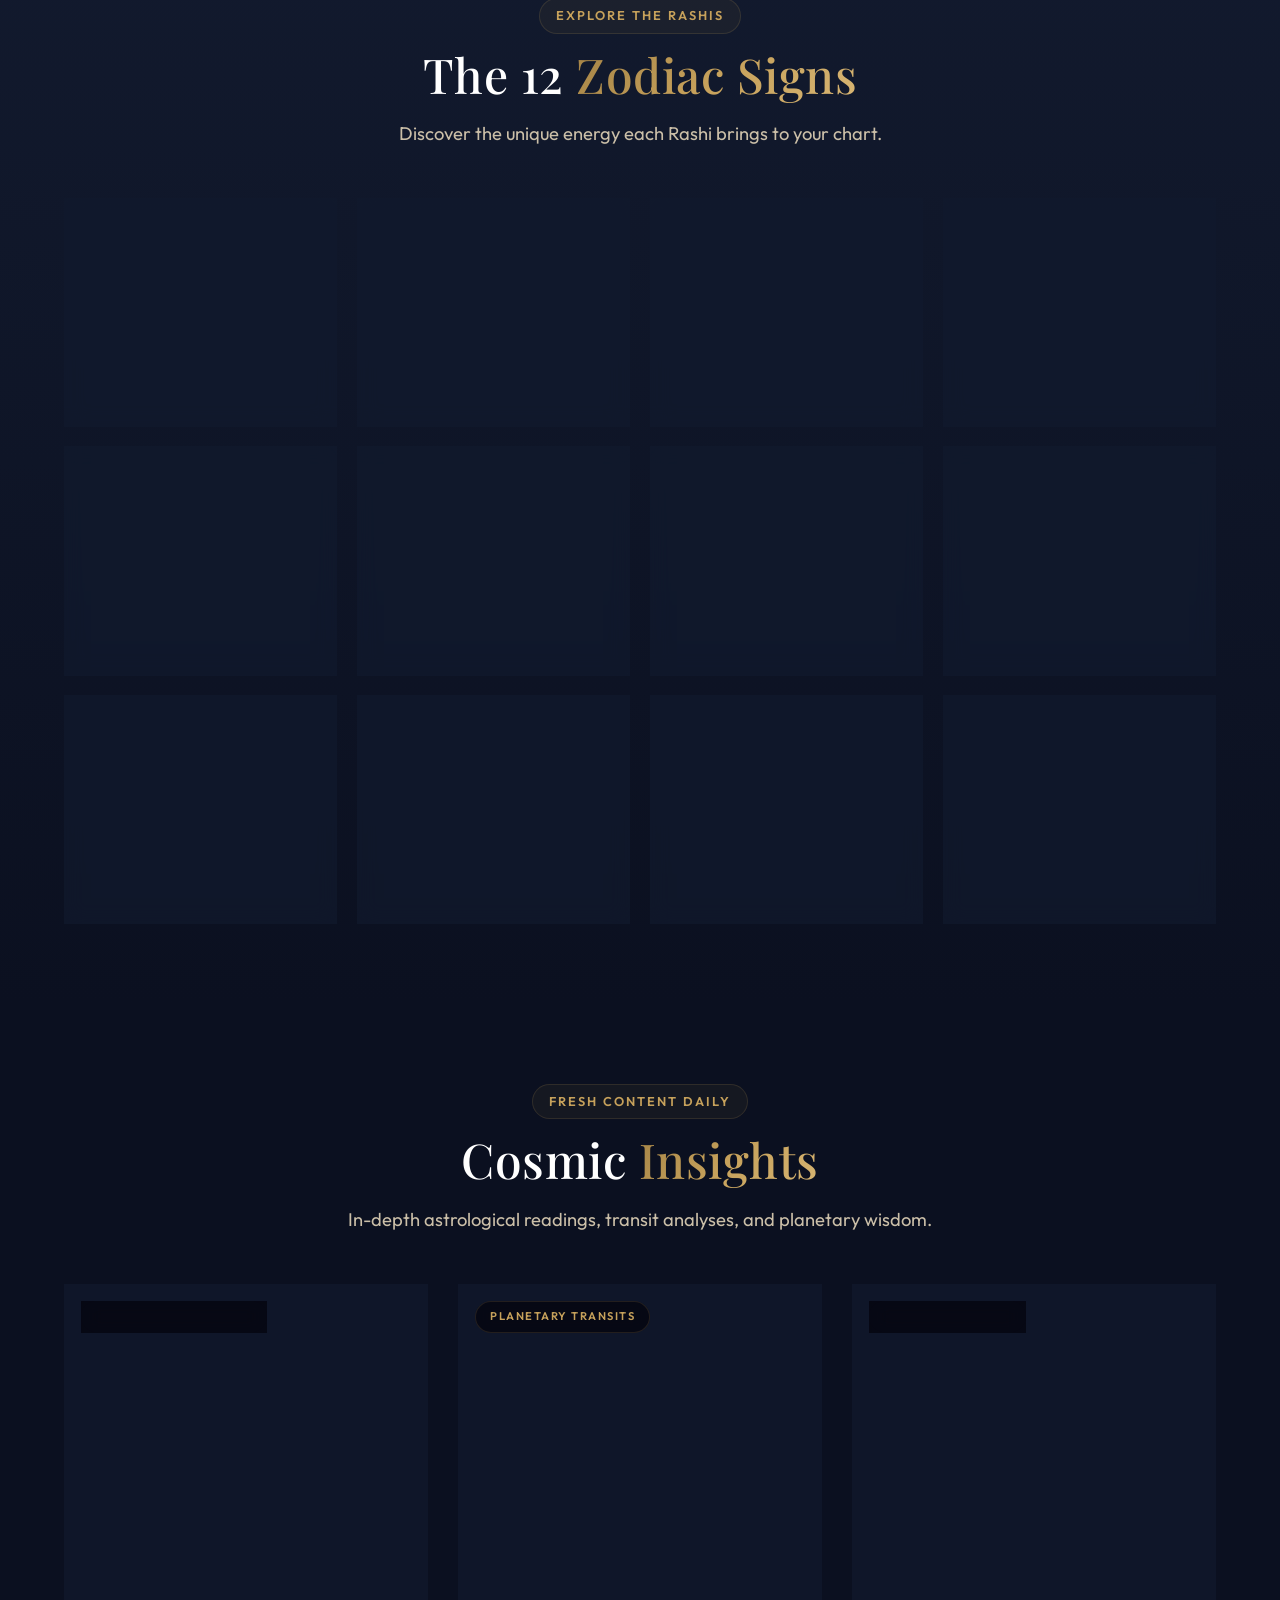
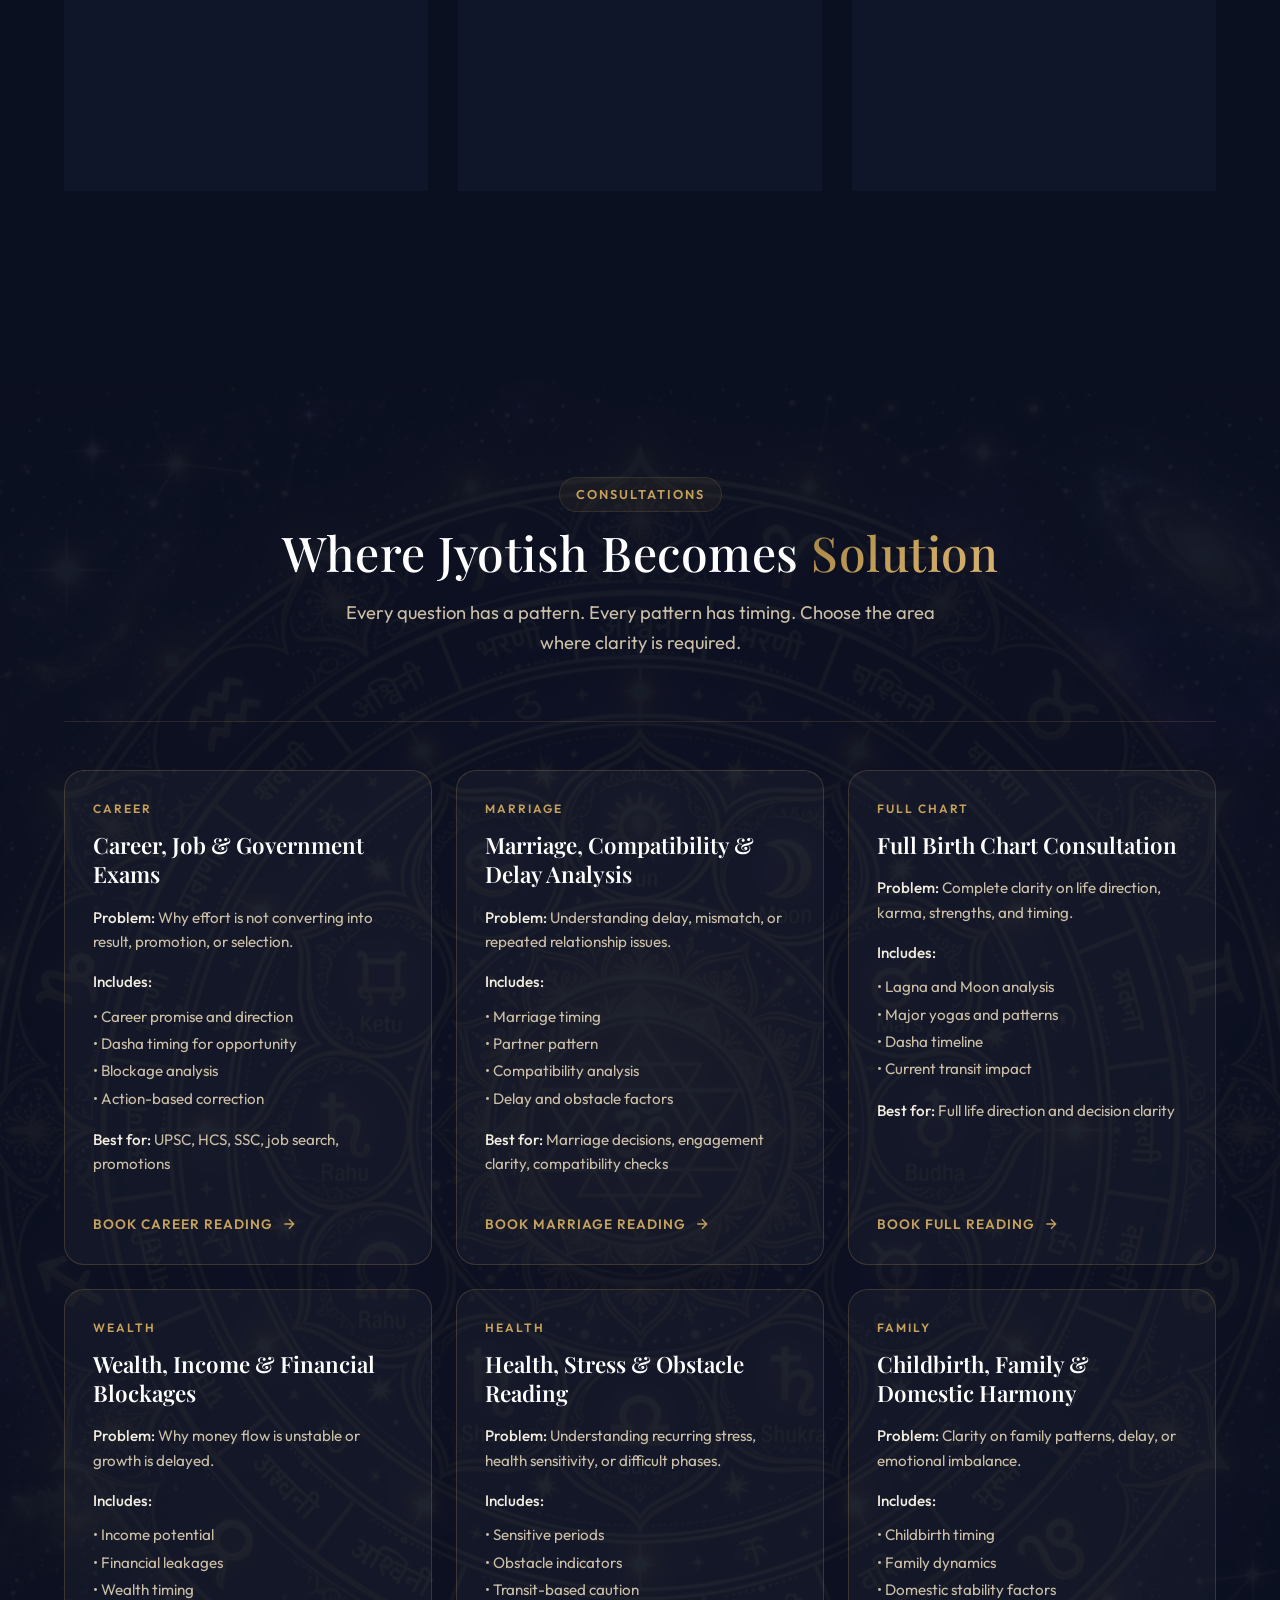
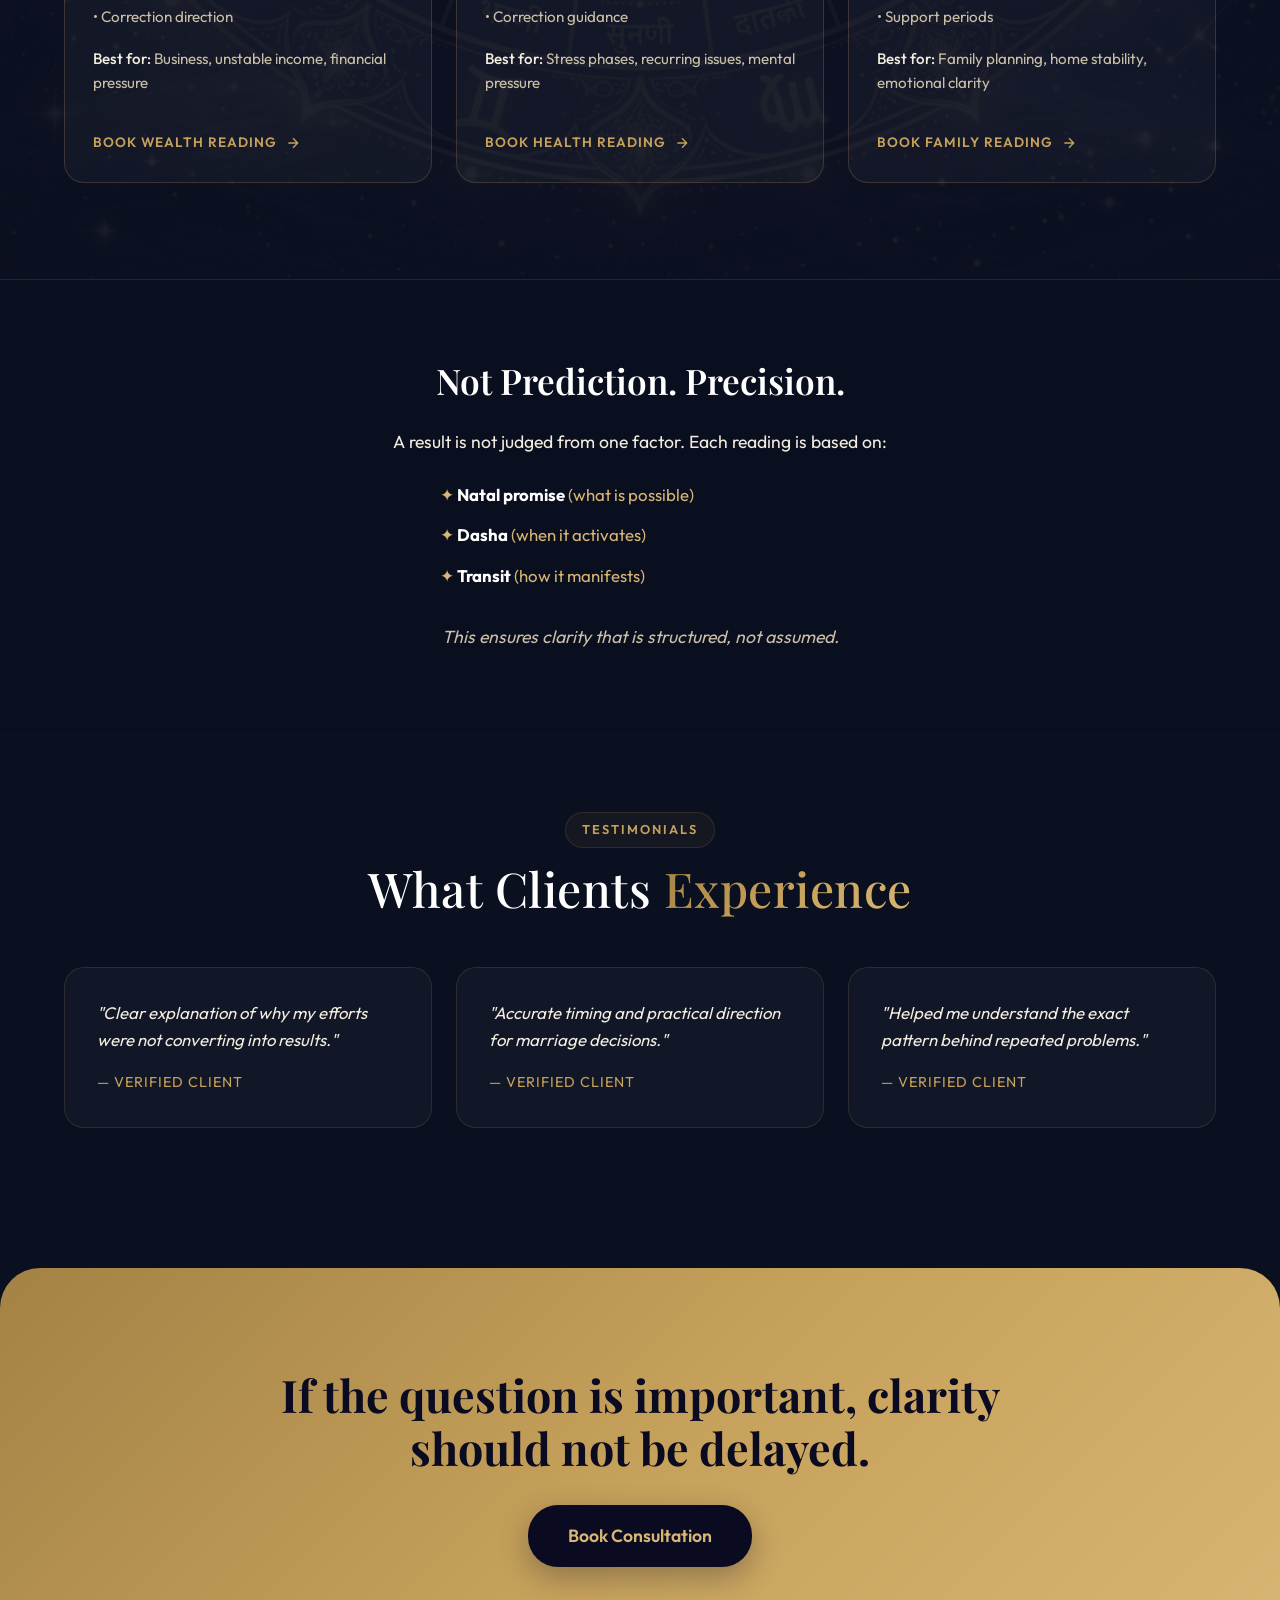
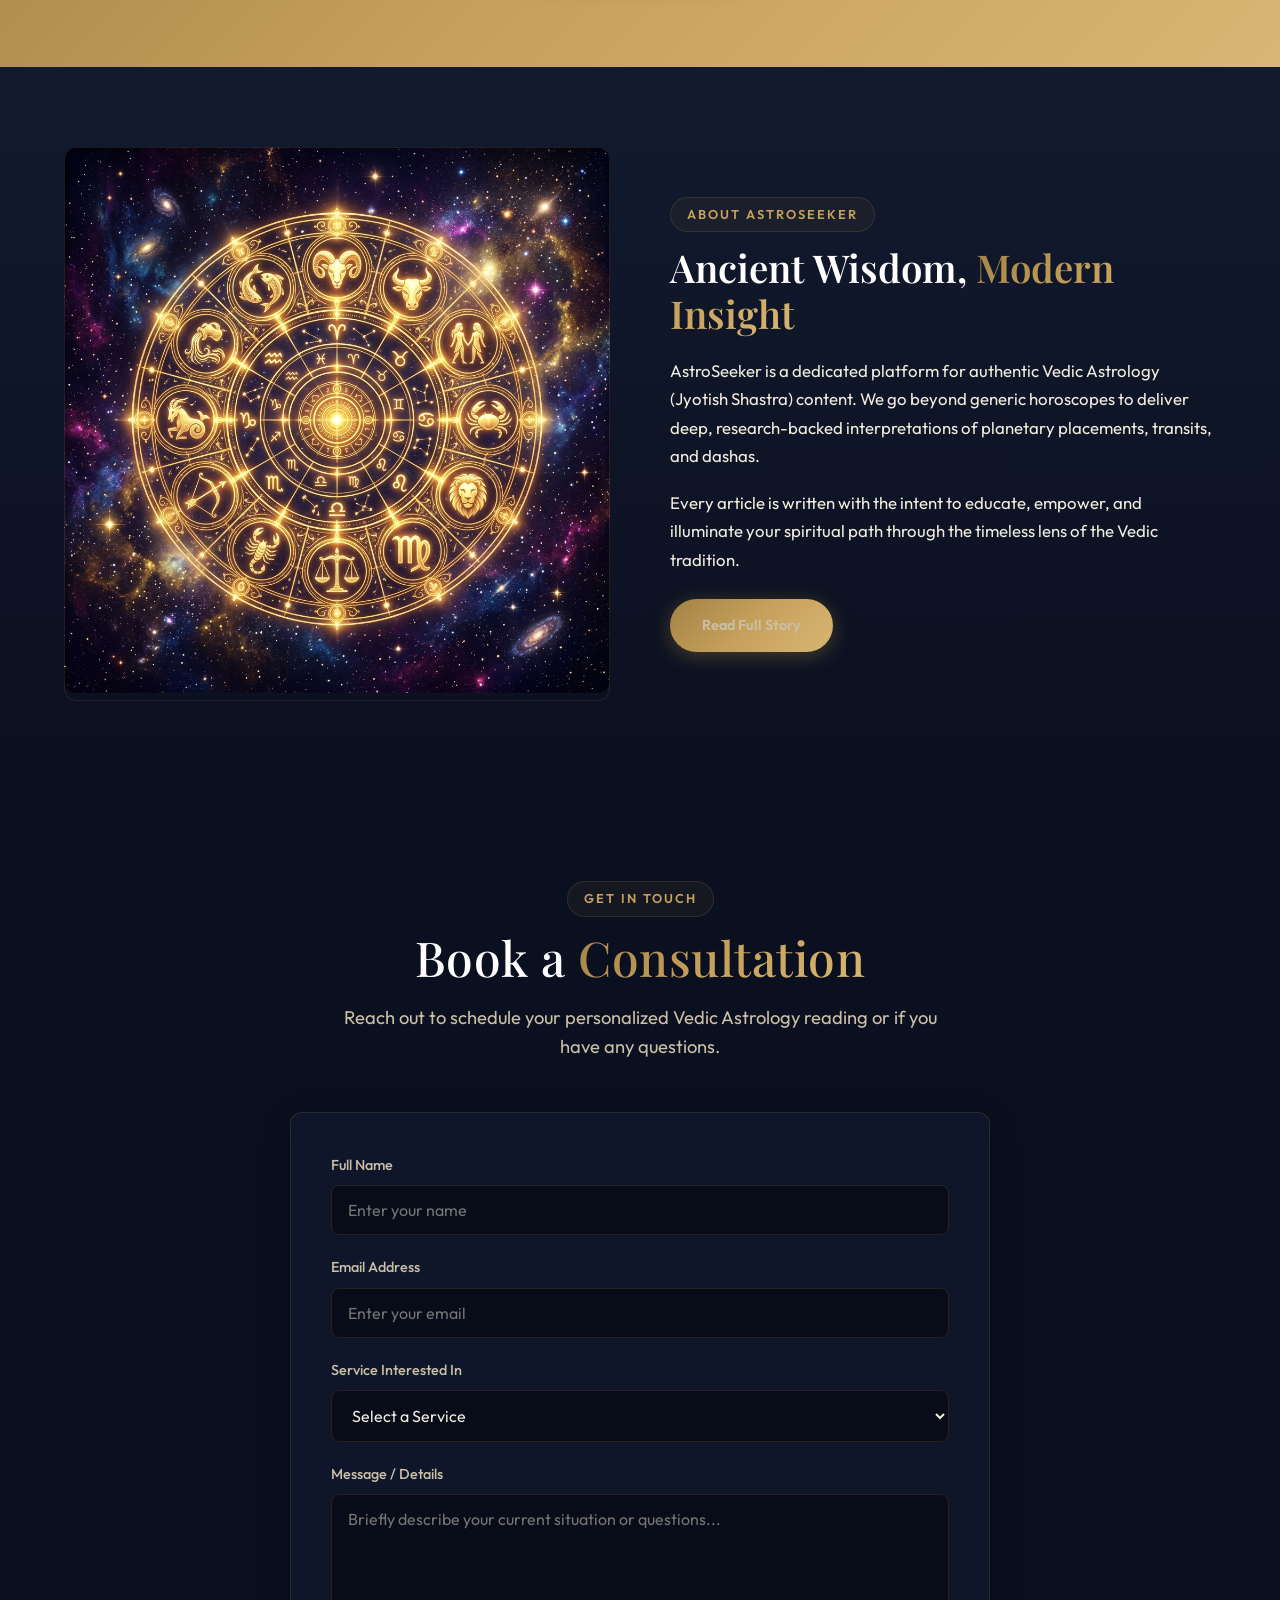
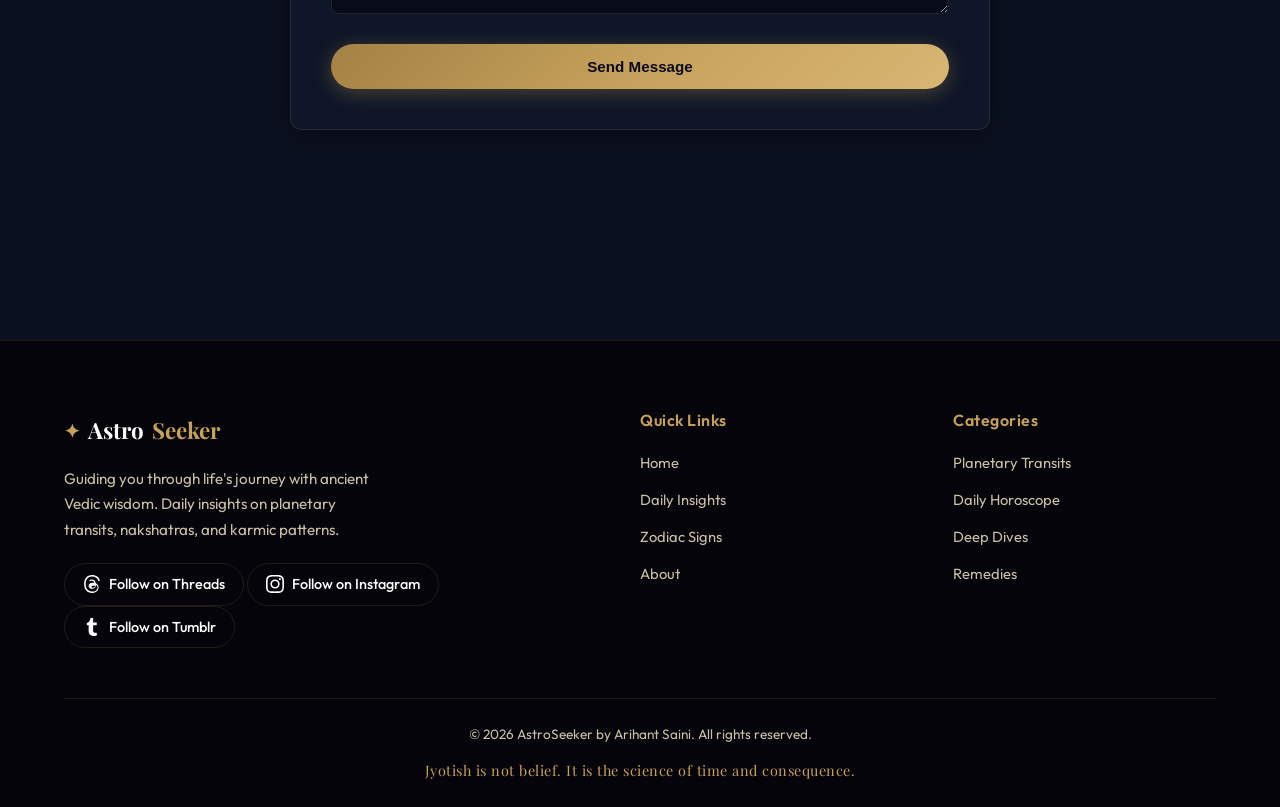
==== commit ec23d125: "Integrated full copy structure and layout additions without CSS disruption" ====
--- a/vedic-astrology-site/index.html
+++ b/vedic-astrology-site/index.html
@@ -58,15 +58,32 @@
         <div class="hero-bg-overlay"></div>
         <div class="hero-glow"></div>
         <div class="container hero-content">
-            <h1 style="margin-top: 10vh;">Decode Karma Through <span class="text-gradient">Vedic Astrology</span></h1>
-            <p class="hero-subtitle">Understand your karma before it manifests. Guidance through time, dharma, and destiny.</p>
+            <h1 class="sanskrit-heading" style="font-size: 3.5rem; margin-top: 10vh; margin-bottom: 10px;">नमस्ते रुद्र मन्यव<br class="mobile-break"> उतोत इषवे नमः</h1>
+            <p style="font-family: var(--font-serif); font-size: 1.2rem; color: var(--primary); margin-bottom: 30px;">Salutations to the source of creation and dissolution.</p>
+            <p class="hero-subtitle">Decode your karma. Understand your time. Act with clarity.</p>
             <div class="hero-actions" style="justify-content: center; margin-top: 40px;">
-                <a href="#services" class="btn-primary btn-large">
+                <a href="https://wa.me/919057918251?text=Hi!%20I%20would%20like%20to%20Book%20a%20Consultation." target="_blank" class="btn-primary btn-large">
                     <span>Book Consultation</span>
                 </a>
             </div>
         </div>
     </header>
+
+    <!-- Trust Section -->
+    <section class="section trust-section" style="background: rgba(11, 16, 32, 0.4); text-align: center; border-top: 1px solid var(--border-subtle); border-bottom: 1px solid var(--border-subtle);">
+        <div class="container" style="max-width: 800px;">
+            <h2 style="font-size: 2rem; margin-bottom: 24px; color: var(--text-light);">Why This Is Not Generic Astrology</h2>
+            <p style="font-size: 1.1rem; color: var(--text-main); margin-bottom: 16px;">Every chart carries a fixed promise, a timing pattern, and a set of obstacles.<br>Without correct judgment, effort does not convert into result.</p>
+            <p style="font-size: 1.1rem; color: var(--text-main); margin-bottom: 24px;">This approach is based on:</p>
+            <ul style="list-style: none; display: flex; justify-content: center; gap: 32px; flex-wrap: wrap; margin-bottom: 32px;">
+                <li style="color: var(--primary); font-family: var(--font-serif); font-size: 1.1rem;">✦ Natal promise (D1 analysis)</li>
+                <li style="color: var(--primary); font-family: var(--font-serif); font-size: 1.1rem;">✦ Divisional confirmation</li>
+                <li style="color: var(--primary); font-family: var(--font-serif); font-size: 1.1rem;">✦ Dasha-based timing</li>
+                <li style="color: var(--primary); font-family: var(--font-serif); font-size: 1.1rem;">✦ Transit validation</li>
+            </ul>
+            <p style="font-size: 1.1rem; color: var(--text-main); font-style: italic;">The focus is not prediction alone, but clarity with direction.</p>
+        </div>
+    </section>
 
     <!-- Ad Space 1 -->
     <section class="ad-section container">
@@ -161,23 +178,18 @@
             <div class="section-header">
                 <span class="section-tag" style="margin-bottom: 12px;">CONSULTATIONS</span>
                 <h2 style="margin-bottom: 16px;">Where Jyotish Becomes <span class="text-gradient">Solution</span></h2>
-                <p style="margin-bottom: 24px;">Precise chart reading for specific life areas — timing, obstacles, correction, and clarity.</p>
-                <div class="header-cta">
-                    <a href="https://wa.me/919057918251?text=Hi!%20I%20would%20like%20to%20Book%20a%20Consultation." target="_blank" class="btn-primary">
-                        <span>Book Consultation</span>
-                    </a>
-                </div>
-                <p style="margin-top: 48px; color: var(--text-muted); font-size: 0.95rem; font-style: italic;">Most consultations begin with career, marriage, or full chart reading.</p>
+                <p style="margin-bottom: 24px;">Every question has a pattern. Every pattern has timing. Choose the area where clarity is required.</p>
             </div>
             <div class="services-grid">
                 <!-- 1. Career -->
                 <div class="service-card">
-                    <span class="service-label">Career Timing</span>
+                    <span class="service-label">Career</span>
                     <h3 class="service-title">Career, Job & Government Exams</h3>
                     <div class="service-details">
-                        <p><strong>Problem:</strong> Why effort is not converting into result, promotion, selection, or job stability.</p>
-                        <p><strong>What you get:</strong> Natal promise, dasha timing, transit analysis, obstacle pattern, and practical correction.</p>
-                        <p><strong>Best for:</strong> UPSC, HCS, SSC, job seekers, promotions, career confusion.</p>
+                        <p><strong>Problem:</strong> Why effort is not converting into result, promotion, or selection.</p>
+                        <p style="margin-top: 16px; margin-bottom: 8px;"><strong>Includes:</strong></p>
+                        <p style="line-height: 1.8;">• Career promise and direction<br>• Dasha timing for opportunity<br>• Blockage analysis<br>• Action-based correction</p>
+                        <p style="margin-top: 16px;"><strong>Best for:</strong> UPSC, HCS, SSC, job search, promotions</p>
                     </div>
                     <a href="https://wa.me/919057918251?text=Hi!%20I%20am%20interested%20in%20the%20Career%20Reading." target="_blank" class="service-btn">
                         Book Career Reading <svg width="16" height="16" viewBox="0 0 24 24" fill="none" stroke="currentColor" stroke-width="2"><path d="M5 12h14M12 5l7 7-7 7"/></svg>
@@ -185,12 +197,13 @@
                 </div>
                 <!-- 2. Marriage -->
                 <div class="service-card">
-                    <span class="service-label">Relationship Karma</span>
+                    <span class="service-label">Marriage</span>
                     <h3 class="service-title">Marriage, Compatibility & Delay Analysis</h3>
                     <div class="service-details">
-                        <p><strong>Problem:</strong> Delay, confusion, emotional mismatch, family resistance, or repeated relationship breakdown.</p>
-                        <p><strong>What you get:</strong> D1 promise, marriage timing, partner pattern, compatibility check, and delay factors.</p>
-                        <p><strong>Best for:</strong> Marriage timing, kundali match, engagement decisions, relationship clarity.</p>
+                        <p><strong>Problem:</strong> Understanding delay, mismatch, or repeated relationship issues.</p>
+                        <p style="margin-top: 16px; margin-bottom: 8px;"><strong>Includes:</strong></p>
+                        <p style="line-height: 1.8;">• Marriage timing<br>• Partner pattern<br>• Compatibility analysis<br>• Delay and obstacle factors</p>
+                        <p style="margin-top: 16px;"><strong>Best for:</strong> Marriage decisions, engagement clarity, compatibility checks</p>
                     </div>
                     <a href="https://wa.me/919057918251?text=Hi!%20I%20am%20interested%20in%20the%20Marriage%20Reading." target="_blank" class="service-btn">
                         Book Marriage Reading <svg width="16" height="16" viewBox="0 0 24 24" fill="none" stroke="currentColor" stroke-width="2"><path d="M5 12h14M12 5l7 7-7 7"/></svg>
@@ -198,12 +211,13 @@
                 </div>
                 <!-- 3. Full Chart -->
                 <div class="service-card">
-                    <span class="service-label">Core Blueprint</span>
+                    <span class="service-label">Full Chart</span>
                     <h3 class="service-title">Full Birth Chart Consultation</h3>
                     <div class="service-details">
-                        <p><strong>Problem:</strong> You need complete clarity about life direction, karma, strengths, timing, and repeating patterns.</p>
-                        <p><strong>What you get:</strong> Lagna, Moon, major yogas, dasha flow, current transit, core obstacles, and next best steps.</p>
-                        <p><strong>Best for:</strong> Anyone wanting full chart clarity instead of one-topic guidance.</p>
+                        <p><strong>Problem:</strong> Complete clarity on life direction, karma, strengths, and timing.</p>
+                        <p style="margin-top: 16px; margin-bottom: 8px;"><strong>Includes:</strong></p>
+                        <p style="line-height: 1.8;">• Lagna and Moon analysis<br>• Major yogas and patterns<br>• Dasha timeline<br>• Current transit impact</p>
+                        <p style="margin-top: 16px;"><strong>Best for:</strong> Full life direction and decision clarity</p>
                     </div>
                     <a href="https://wa.me/919057918251?text=Hi!%20I%20am%20interested%20in%20a%20Full%20Reading." target="_blank" class="service-btn">
                         Book Full Reading <svg width="16" height="16" viewBox="0 0 24 24" fill="none" stroke="currentColor" stroke-width="2"><path d="M5 12h14M12 5l7 7-7 7"/></svg>
@@ -211,12 +225,13 @@
                 </div>
                 <!-- 4. Wealth -->
                 <div class="service-card">
-                    <span class="service-label">Wealth Flow</span>
+                    <span class="service-label">Wealth</span>
                     <h3 class="service-title">Wealth, Income & Financial Blockages</h3>
                     <div class="service-details">
-                        <p><strong>Problem:</strong> Money comes but does not stay, growth is delayed, or financial pressure keeps repeating.</p>
-                        <p><strong>What you get:</strong> Income promise, leakages, wealth periods, blocked houses, and remedy direction.</p>
-                        <p><strong>Best for:</strong> Business owners, unstable income, debt pressure, blocked cash flow.</p>
+                        <p><strong>Problem:</strong> Why money flow is unstable or growth is delayed.</p>
+                        <p style="margin-top: 16px; margin-bottom: 8px;"><strong>Includes:</strong></p>
+                        <p style="line-height: 1.8;">• Income potential<br>• Financial leakages<br>• Wealth timing<br>• Correction direction</p>
+                        <p style="margin-top: 16px;"><strong>Best for:</strong> Business, unstable income, financial pressure</p>
                     </div>
                     <a href="https://wa.me/919057918251?text=Hi!%20I%20am%20interested%20in%20the%20Wealth%20Reading." target="_blank" class="service-btn">
                         Book Wealth Reading <svg width="16" height="16" viewBox="0 0 24 24" fill="none" stroke="currentColor" stroke-width="2"><path d="M5 12h14M12 5l7 7-7 7"/></svg>
@@ -224,12 +239,13 @@
                 </div>
                 <!-- 5. Health -->
                 <div class="service-card">
-                    <span class="service-label">Life Correction</span>
+                    <span class="service-label">Health</span>
                     <h3 class="service-title">Health, Stress & Obstacle Reading</h3>
                     <div class="service-details">
-                        <p><strong>Problem:</strong> Repeating stress, low vitality, hidden pressure, fear phases, or difficult transit periods.</p>
-                        <p><strong>What you get:</strong> Health-sensitive periods, obstacle indicators, transit caution windows, and correction guidance.</p>
-                        <p><strong>Best for:</strong> Health anxiety, tough phases, recurring setbacks, emotional heaviness.</p>
+                        <p><strong>Problem:</strong> Understanding recurring stress, health sensitivity, or difficult phases.</p>
+                        <p style="margin-top: 16px; margin-bottom: 8px;"><strong>Includes:</strong></p>
+                        <p style="line-height: 1.8;">• Sensitive periods<br>• Obstacle indicators<br>• Transit-based caution<br>• Correction guidance</p>
+                        <p style="margin-top: 16px;"><strong>Best for:</strong> Stress phases, recurring issues, mental pressure</p>
                     </div>
                     <a href="https://wa.me/919057918251?text=Hi!%20I%20am%20interested%20in%20the%20Health%20Reading." target="_blank" class="service-btn">
                         Book Health Reading <svg width="16" height="16" viewBox="0 0 24 24" fill="none" stroke="currentColor" stroke-width="2"><path d="M5 12h14M12 5l7 7-7 7"/></svg>
@@ -237,12 +253,13 @@
                 </div>
                 <!-- 6. Family -->
                 <div class="service-card">
-                    <span class="service-label">Family Karma</span>
+                    <span class="service-label">Family</span>
                     <h3 class="service-title">Childbirth, Family & Domestic Harmony</h3>
                     <div class="service-details">
-                        <p><strong>Problem:</strong> Delay in childbirth, family tension, emotional instability at home, or recurring domestic strain.</p>
-                        <p><strong>What you get:</strong> Promise, timing, family patterns, support periods, and chart-based clarity.</p>
-                        <p><strong>Best for:</strong> Conception timing, family disputes, home stress, long-term family planning.</p>
+                        <p><strong>Problem:</strong> Clarity on family patterns, delay, or emotional imbalance.</p>
+                        <p style="margin-top: 16px; margin-bottom: 8px;"><strong>Includes:</strong></p>
+                        <p style="line-height: 1.8;">• Childbirth timing<br>• Family dynamics<br>• Domestic stability factors<br>• Support periods</p>
+                        <p style="margin-top: 16px;"><strong>Best for:</strong> Family planning, home stability, emotional clarity</p>
                     </div>
                     <a href="https://wa.me/919057918251?text=Hi!%20I%20am%20interested%20in%20the%20Family%20Reading." target="_blank" class="service-btn">
                         Book Family Reading <svg width="16" height="16" viewBox="0 0 24 24" fill="none" stroke="currentColor" stroke-width="2"><path d="M5 12h14M12 5l7 7-7 7"/></svg>
@@ -250,26 +267,53 @@
                 </div>
             </div>
             
-            <!-- Bottom Trust Strip -->
-            <div class="services-footer">
-                <p class="trust-text">If your concern does not fit a category, book a direct consultation for a chart-specific reading.</p>
-                <a href="https://wa.me/919057918251?text=Hi!%20I%20would%20like%20to%20Consult%20Directly." target="_blank" class="btn-primary">
-                    <span>Consult Directly</span>
-                </a>
-                <p class="trust-subtext">Chart readings are detailed, timing-based, and focused on practical clarity — not generic statements.</p>
-            </div>
-        </div>
-    </section>
-
-    <!-- Consultation CTA -->
-    <section class="cta-section">
-        <div class="cta-bg"></div>
-        <div class="container cta-content">
-            <h2>Seek Personalized <span class="text-gradient">Cosmic Guidance</span></h2>
-            <p>Get a detailed Vedic chart reading tailored to your birth details. Understand your Dashas, transits, and karmic patterns.</p>
-            <a href="https://www.threads.com/@myself_arihant" target="_blank" class="btn-primary btn-large">
-                <svg width="18" height="18" viewBox="0 0 24 24" fill="currentColor"><path d="M12.186 24h-.007c-3.581-.024-6.334-1.205-8.184-3.509C2.35 18.44 1.5 15.586 1.472 12.01v-.017c.03-3.579.879-6.43 2.525-8.482C5.845 1.205 8.6.024 12.18 0h.014c2.746.02 5.043.725 6.826 2.098 1.677 1.29 2.858 3.13 3.509 5.467l-2.04.569c-1.104-3.96-3.898-5.984-8.304-6.015-2.91.022-5.11.936-6.54 2.717C4.307 6.504 3.616 8.914 3.589 12c.027 3.086.718 5.496 2.057 7.164 1.43 1.783 3.631 2.698 6.54 2.717 2.623-.02 4.358-.631 5.8-2.045 1.647-1.613 1.618-3.593 1.09-4.798-.31-.71-.873-1.3-1.634-1.75-.192 1.352-.622 2.446-1.284 3.272-.886 1.102-2.14 1.704-3.73 1.79-1.202.065-2.361-.218-3.259-.801-1.063-.689-1.685-1.74-1.752-2.96-.065-1.187.408-2.26 1.33-3.022.88-.727 2.1-1.14 3.538-1.209 1.01-.05 1.945.025 2.791.18-.122-.79-.39-1.404-.82-1.83-.596-.59-1.497-.89-2.68-.892h-.031c-.88.003-1.61.209-2.17.614l-1.157-1.652c.852-.596 1.94-.915 3.243-.938h.053c1.723.013 3.065.542 3.988 1.576.795.89 1.273 2.079 1.426 3.54.465.218.897.476 1.293.775 1.06.8 1.832 1.855 2.244 3.07.6 1.77.52 4.46-1.678 6.612-1.88 1.838-4.142 2.634-7.322 2.66zM14.56 14.24c-1.015-.048-3.24.054-3.39 1.296-.072.589.263 1.347 1.808 1.347.08 0 .162-.003.246-.008 1.083-.059 1.908-.454 2.453-1.175.35-.464.583-1.044.72-1.73a9.4 9.4 0 00-1.837.27z"/></svg>
-                <span>Message on Threads</span>
+        </div>
+    </section>
+
+    <!-- Differentiation Section -->
+    <section class="section differentiation-section" style="background: rgba(11, 16, 32, 0.6); text-align: center; border-top: 1px solid var(--border-subtle);">
+        <div class="container" style="max-width: 800px;">
+            <h2 style="font-size: 2.2rem; margin-bottom: 24px; color: var(--text-light);">Not Prediction. Precision.</h2>
+            <p style="font-size: 1.1rem; color: var(--text-main); margin-bottom: 24px;">A result is not judged from one factor. Each reading is based on:</p>
+            <ul style="list-style: none; display: flex; flex-direction: column; gap: 12px; margin-bottom: 32px; text-align: left; max-width: 400px; margin-left: auto; margin-right: auto;">
+                <li style="color: var(--primary-light); font-size: 1.05rem;">✦ <strong style="color: var(--text-light);">Natal promise</strong> (what is possible)</li>
+                <li style="color: var(--primary-light); font-size: 1.05rem;">✦ <strong style="color: var(--text-light);">Dasha</strong> (when it activates)</li>
+                <li style="color: var(--primary-light); font-size: 1.05rem;">✦ <strong style="color: var(--text-light);">Transit</strong> (how it manifests)</li>
+            </ul>
+            <p style="font-size: 1.1rem; color: var(--text-muted); font-style: italic;">This ensures clarity that is structured, not assumed.</p>
+        </div>
+    </section>
+
+    <!-- Testimonial Section -->
+    <section class="section testimonial-section" style="padding-top: 80px; padding-bottom: 80px;">
+        <div class="container">
+            <div class="section-header">
+                <span class="section-tag">Testimonials</span>
+                <h2>What Clients <span class="text-gradient">Experience</span></h2>
+            </div>
+            <div style="display: grid; grid-template-columns: repeat(auto-fit, minmax(300px, 1fr)); gap: 24px;">
+                <div style="background: rgba(255,255,255,0.03); border: 1px solid var(--border-subtle); padding: 32px; border-radius: 20px;">
+                    <p style="color: var(--text-main); font-size: 1.05rem; font-style: italic; margin-bottom: 16px; line-height: 1.6;">"Clear explanation of why my efforts were not converting into results."</p>
+                    <div style="color: var(--primary); font-size: 0.9rem; text-transform: uppercase; letter-spacing: 1px;">— Verified Client</div>
+                </div>
+                <div style="background: rgba(255,255,255,0.03); border: 1px solid var(--border-subtle); padding: 32px; border-radius: 20px;">
+                    <p style="color: var(--text-main); font-size: 1.05rem; font-style: italic; margin-bottom: 16px; line-height: 1.6;">"Accurate timing and practical direction for marriage decisions."</p>
+                    <div style="color: var(--primary); font-size: 0.9rem; text-transform: uppercase; letter-spacing: 1px;">— Verified Client</div>
+                </div>
+                <div style="background: rgba(255,255,255,0.03); border: 1px solid var(--border-subtle); padding: 32px; border-radius: 20px;">
+                    <p style="color: var(--text-main); font-size: 1.05rem; font-style: italic; margin-bottom: 16px; line-height: 1.6;">"Helped me understand the exact pattern behind repeated problems."</p>
+                    <div style="color: var(--primary); font-size: 0.9rem; text-transform: uppercase; letter-spacing: 1px;">— Verified Client</div>
+                </div>
+            </div>
+        </div>
+    </section>
+
+    <!-- Final CTA Section -->
+    <section class="section final-cta" style="background: var(--gold-gradient); text-align: center; padding: 100px 24px; border-radius: 40px 40px 0 0; margin-top: 60px;">
+        <div class="container" style="max-width: 800px;">
+            <h2 style="font-size: 2.8rem; color: #0a0a20; margin-bottom: 30px; font-weight: 700;">If the question is important, clarity should not be delayed.</h2>
+            <a href="https://wa.me/919057918251" target="_blank" class="btn-primary" style="background: #0a0a20; color: var(--primary-light); font-size: 1.1rem; padding: 16px 40px; box-shadow: 0 10px 30px rgba(10,10,32,0.3); border: none;">
+                <span>Book Consultation</span>
             </a>
         </div>
     </section>
@@ -388,7 +432,7 @@
             </div>
             <div class="footer-bottom">
                 <p>&copy; 2026 AstroSeeker by Arihant Saini. All rights reserved.</p>
-                <p class="footer-disclaimer">Vedic Astrology is a spiritual science for guidance purposes only.</p>
+                <p class="footer-disclaimer" style="font-size: 0.9rem; color: var(--primary); margin-top: 12px; font-family: var(--font-serif); letter-spacing: 0.5px;">Jyotish is not belief. It is the science of time and consequence.</p>
             </div>
         </div>
     </footer>
